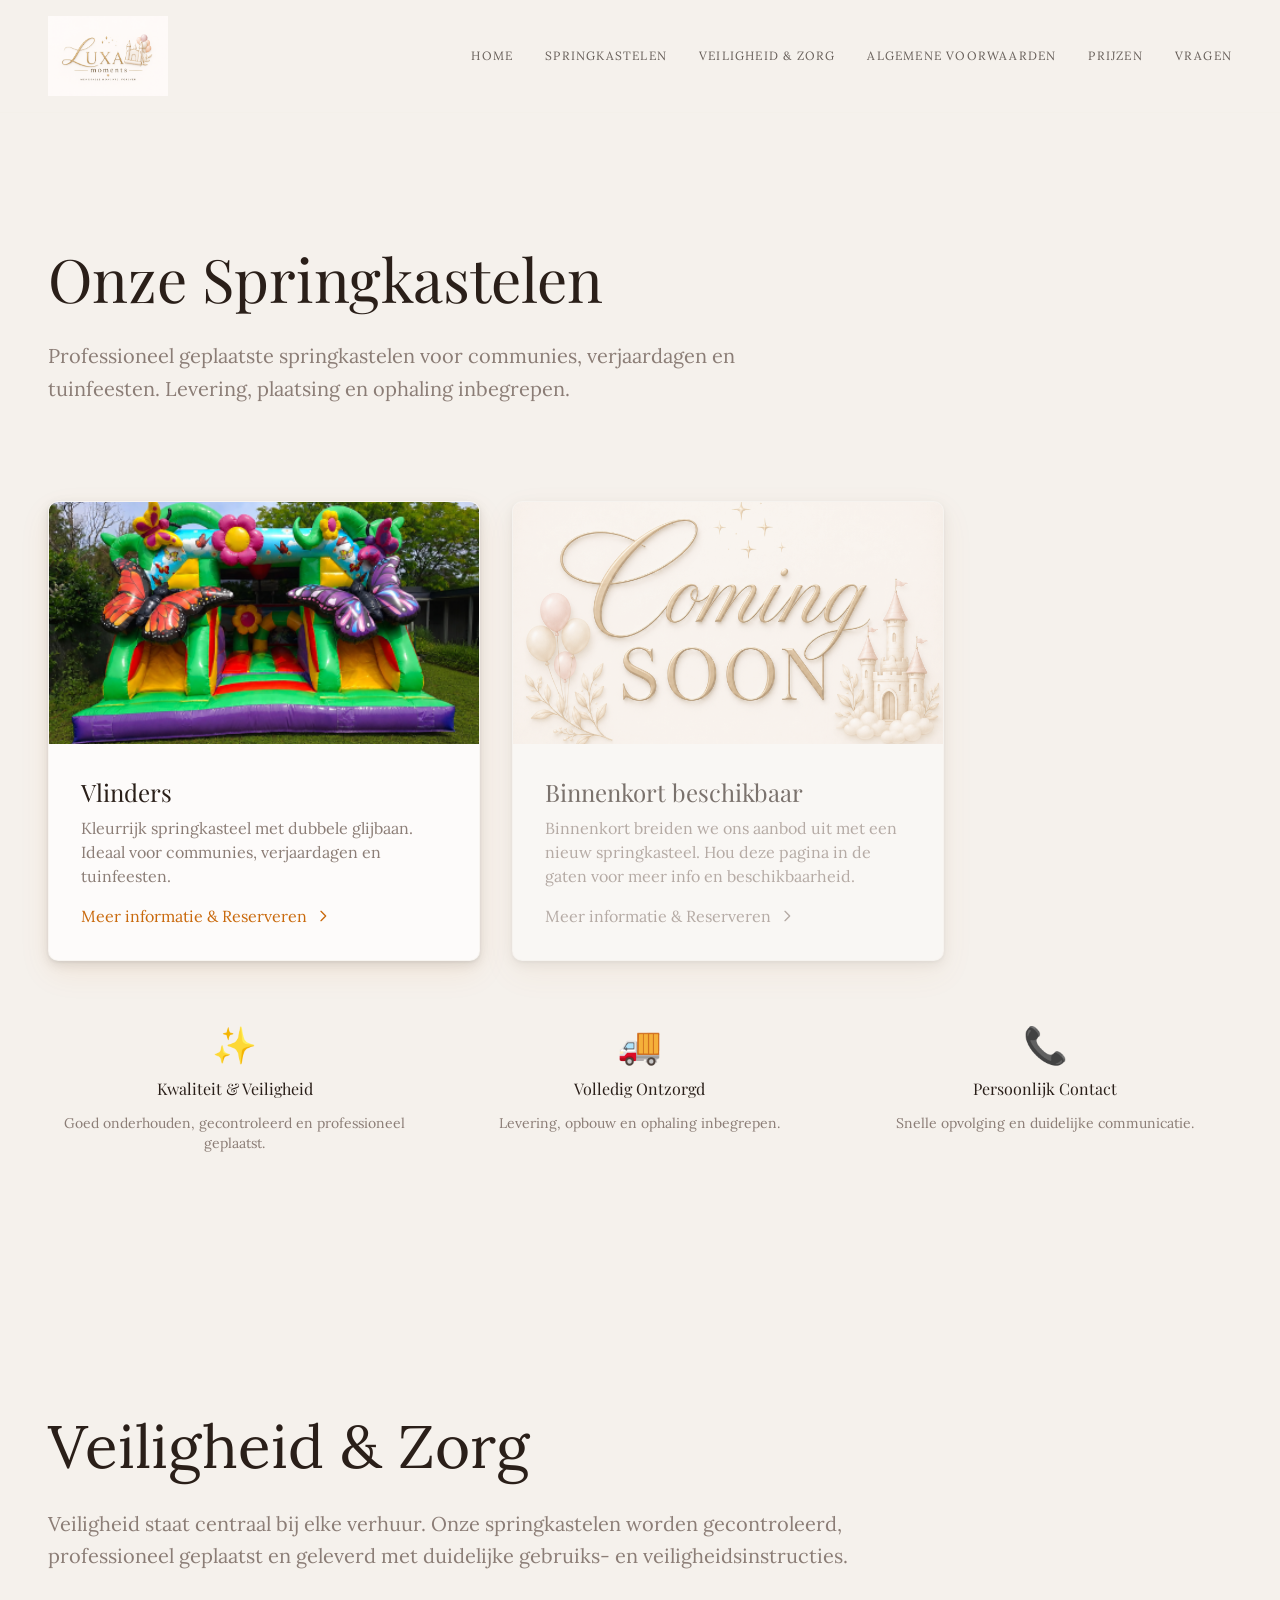
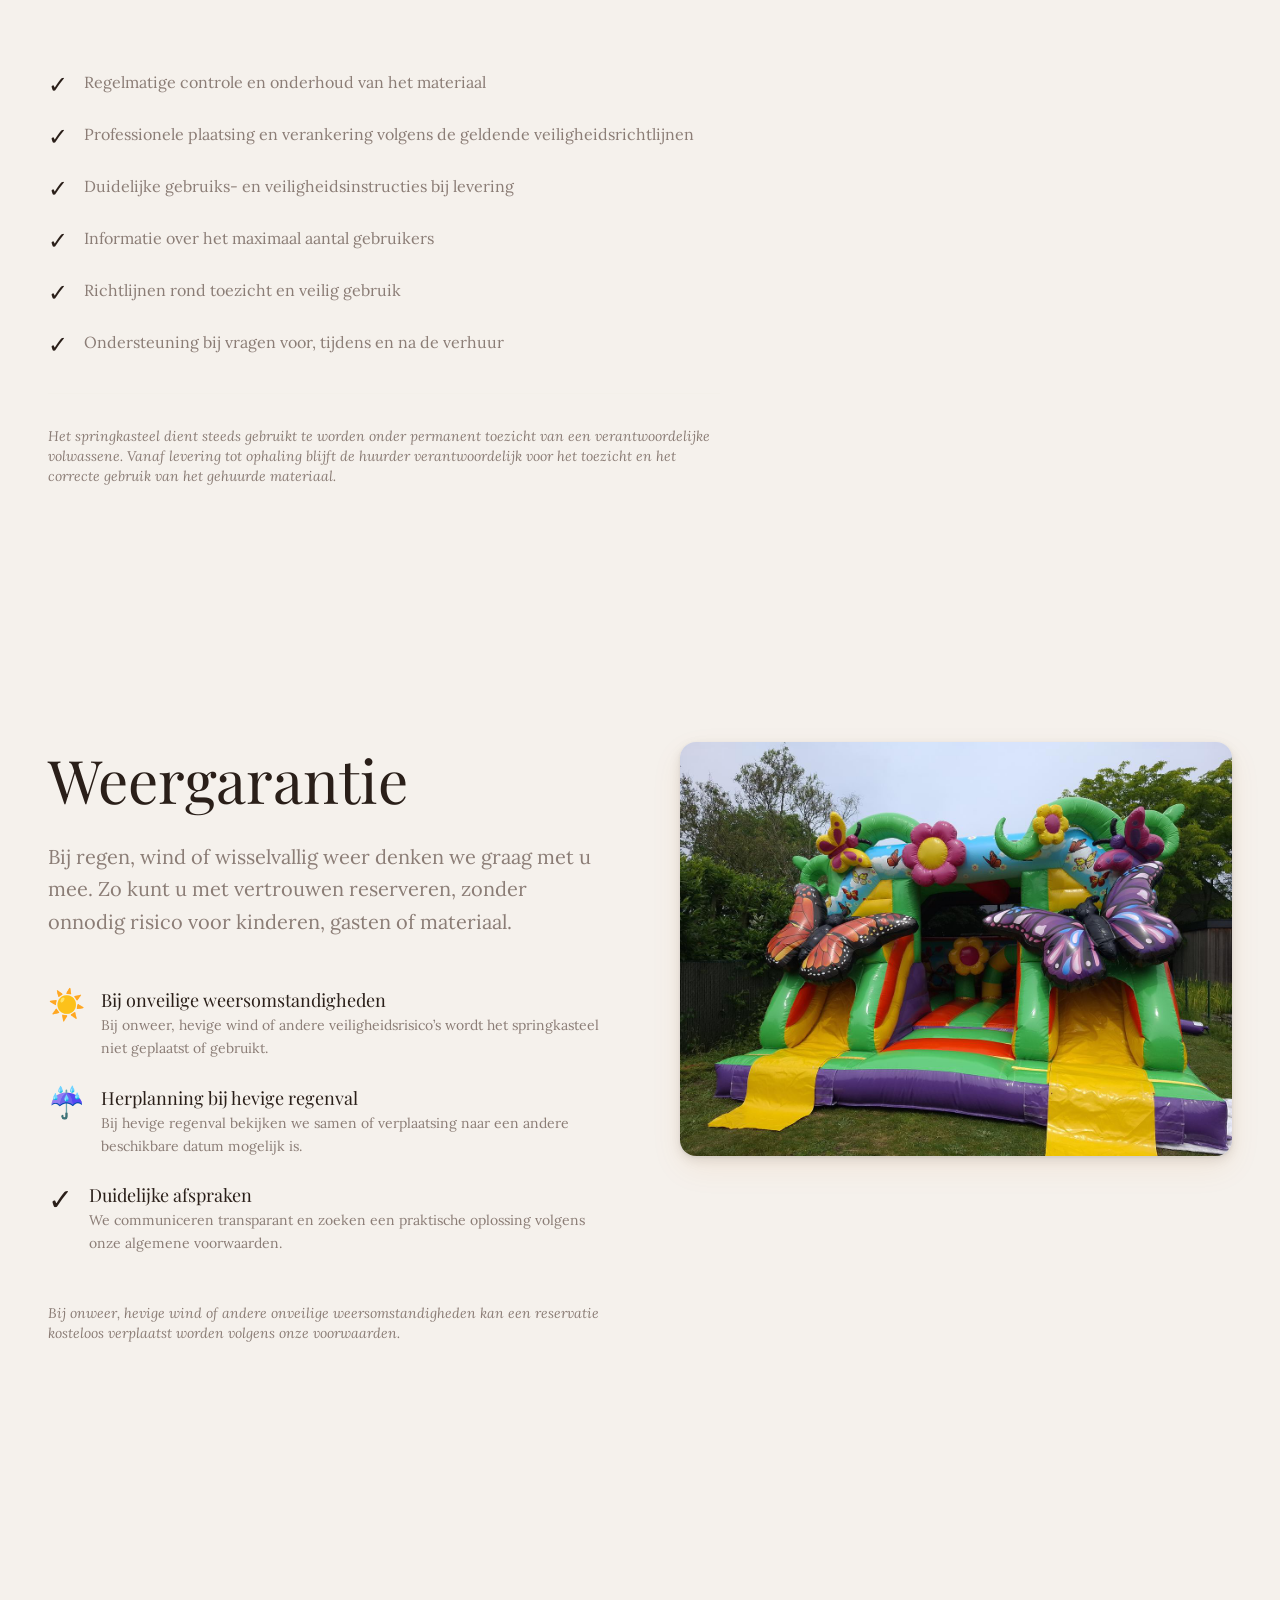
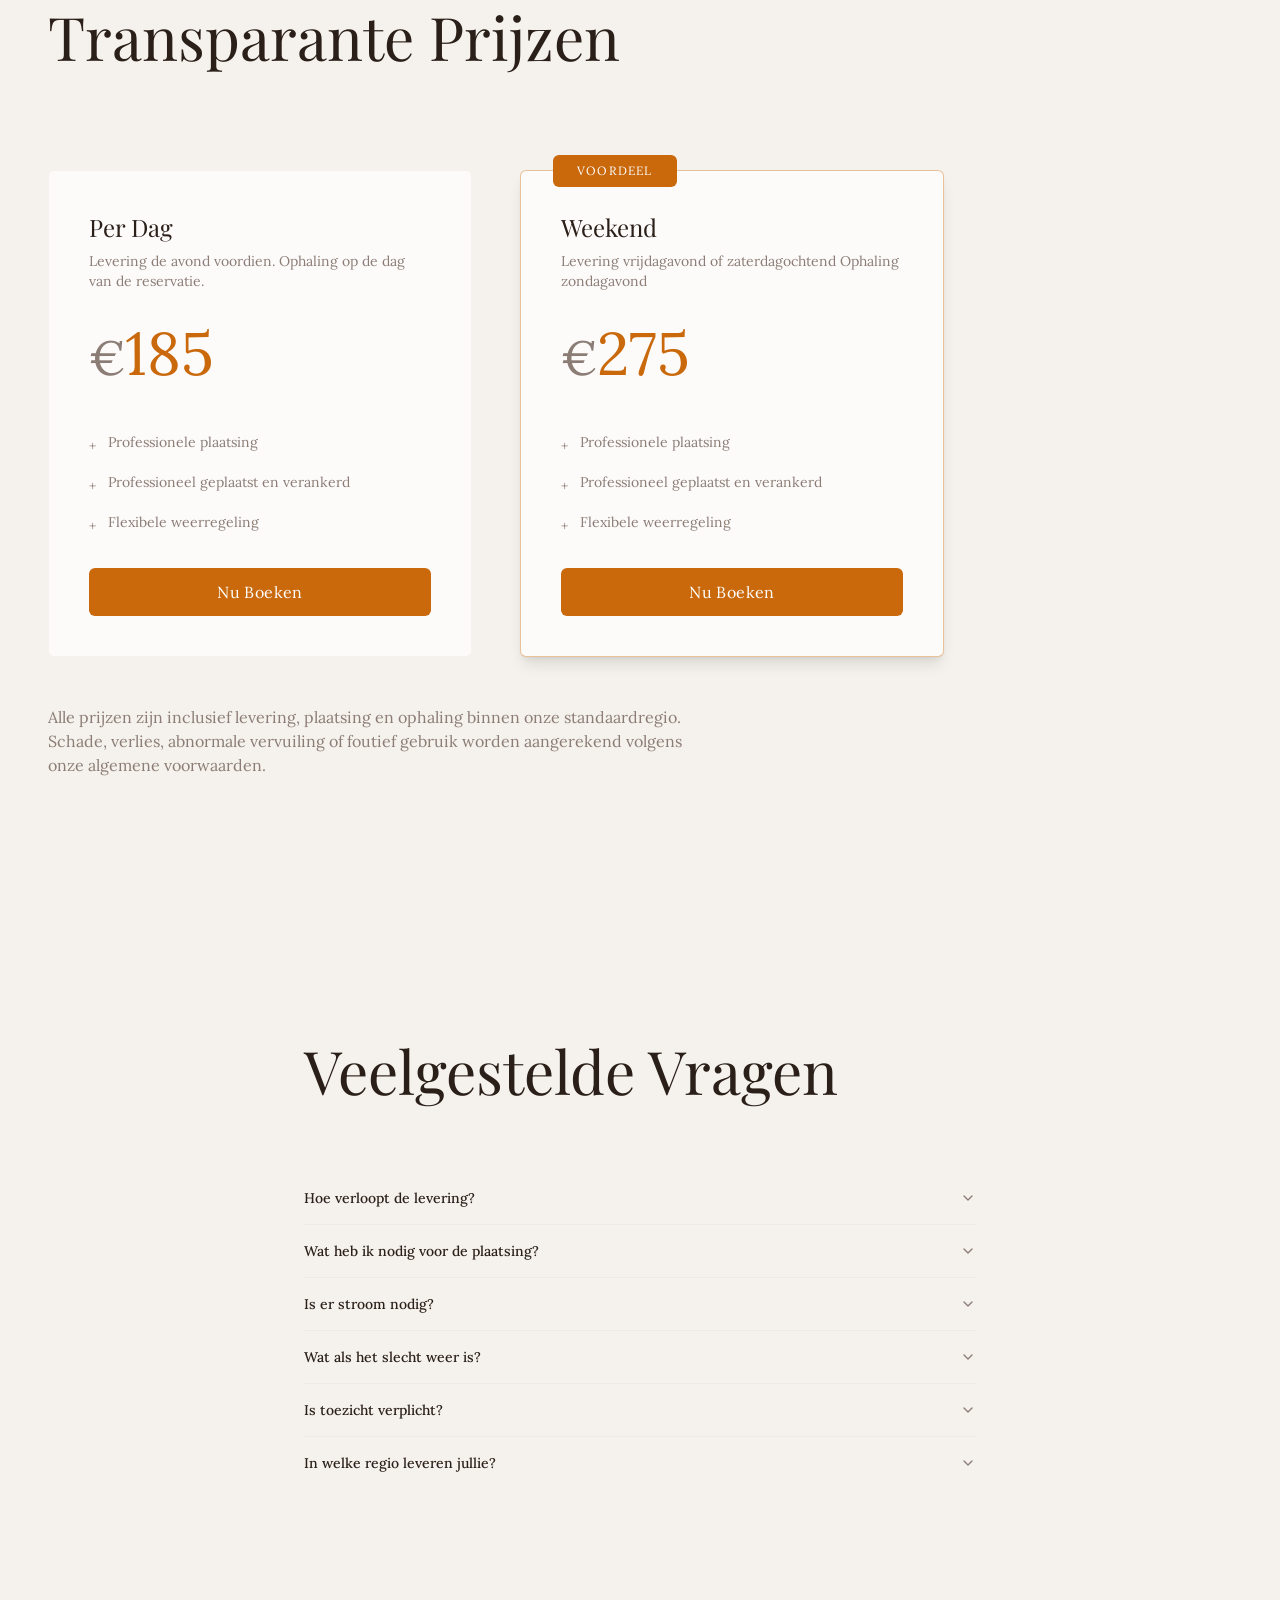
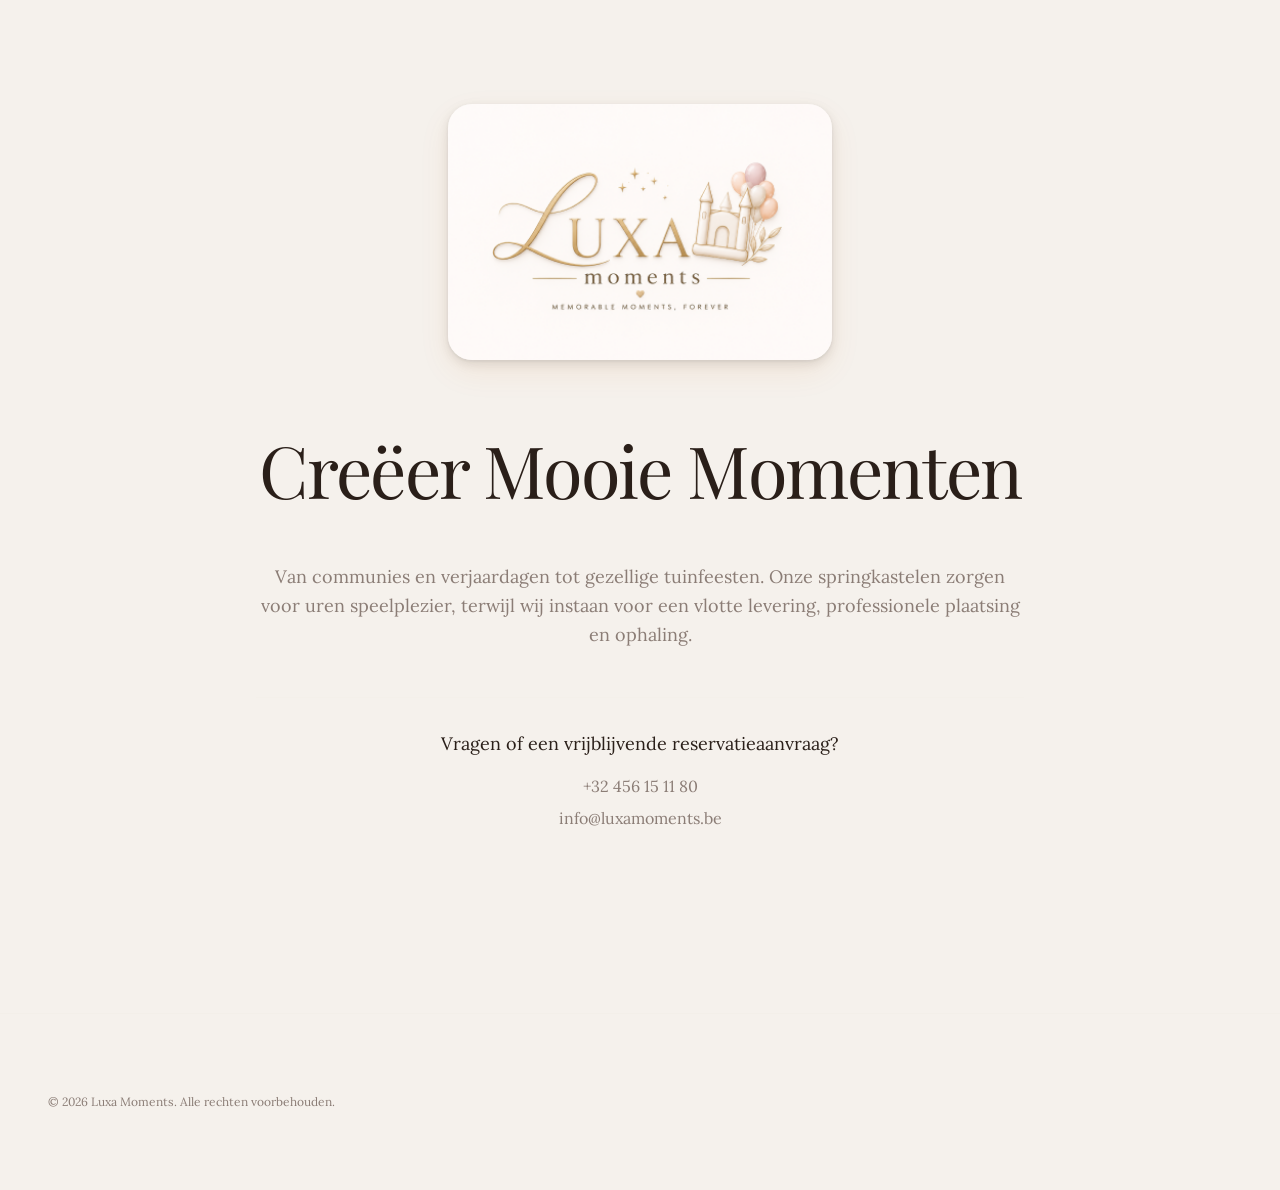
==== index.html @ 350dec9f "Prepare independent Luxa Moments static website Co-Authored-By: Craft Agent <agents-noreply@craft.do" ====
<!DOCTYPE html>
<html lang="en"> <head><meta charset="utf-8"/><meta content="width=device-width" name="viewport"/><meta content="Astro v5.14.3" name="generator"/><title>Luxa Moments | Springkasteelverhuur Sint-Job</title><meta content="Premium springkastelen voor communies, verjaardagen en tuinfeesten. Levering, plaatsing en ophaling inbegrepen in Sint-Job, Brecht, Brasschaat en omgeving" name="description"/><link href="https://www.luxamoments.be/" rel="canonical"/><link href="assets/luxa-asset-0911e2b9-5da9-11f1-bbfd-0242ac110002-png-thumbnail_image.png" rel="shortcut icon"/><link href="assets/luxa-css-algemene-voorwaarden.P5QmdC7P.css" rel="stylesheet"/>
</head><body><p></p> <header class="sticky top-0 z-50 bg-background border-b border-border/30"> <nav class="max-w-7xl mx-auto px-6 sm:px-8 lg:px-12"> <div class="flex justify-between items-center py-4"> <a class="flex-shrink-0 hover:opacity-85 transition" href="index.html"> <img alt="Vlinders logo" class="h-20 w-auto" src="assets/luxa-asset-09d299f4-5da9-11f1-b760-0242ac110002-d8cf9e96-e2f9-4f1a-a914-3a374a99c22c.png"/> </a> <ul class="hidden md:flex gap-8 text-xs tracking-widest uppercase"> <li><a class="hover:text-primary transition text-foreground/70 hover:text-foreground font-light" href="index.html#hero">Home</a></li> <li><a class="hover:text-primary transition text-foreground/70 hover:text-foreground font-light" href="index.html#onze-springkastelen">Springkastelen</a></li> <li><a class="hover:text-primary transition text-foreground/70 hover:text-foreground font-light" href="index.html#safety">Veiligheid &amp; Zorg</a></li> <li><a class="hover:text-primary transition text-foreground/70 hover:text-foreground font-light" href="algemene-voorwaarden/index.html">Algemene Voorwaarden</a></li> <li><a class="hover:text-primary transition text-foreground/70 hover:text-foreground font-light" href="index.html#pricing">Prijzen</a></li> <li hidden=""><a class="hover:text-primary transition text-foreground/70 hover:text-foreground font-light" href="over-ons/index.html">Over Ons</a></li> <li><a class="hover:text-primary transition text-foreground/70 hover:text-foreground font-light" href="index.html#faq">Vragen</a></li> </ul> <button aria-label="Toggle menu" class="md:hidden p-2 hover:bg-secondary rounded transition" id="mobile-menu-btn"> <svg class="w-6 h-6" fill="none" stroke="currentColor" viewbox="0 0 24 24"> <path d="M4 6h16M4 12h16M4 18h16" stroke-linecap="round" stroke-linejoin="round" stroke-width="2"></path> </svg> </button> </div> <div class="hidden md:hidden mt-4 space-y-2 pb-4" id="mobile-menu"> <a class="block px-3 py-2 hover:bg-secondary rounded transition" href="index.html#hero">Home</a> <a class="block px-3 py-2 hover:bg-secondary rounded transition" href="index.html#onze-springkastelen">Springkastelen</a> <a class="block px-3 py-2 hover:bg-secondary rounded transition" href="index.html#safety">Veiligheid &amp; Zorg</a> <a class="block px-3 py-2 hover:bg-secondary rounded transition" href="algemene-voorwaarden/index.html">Algemene Voorwaarden</a> <a class="block px-3 py-2 hover:bg-secondary rounded transition" href="index.html#pricing">Prijzen</a> <a class="block px-3 py-2 hover:bg-secondary rounded transition hidden" href="over-ons/index.html">Over Ons</a> <a class="block px-3 py-2 hover:bg-secondary rounded transition" href="index.html#faq">Vragen</a> </div> </nav> </header> <script type="module">const n=document.getElementById("mobile-menu-btn"),e=document.getElementById("mobile-menu");n&&n.addEventListener("click",()=>{e?.classList.toggle("hidden")});const i=e?.querySelectorAll("a");i?.forEach(t=>{t.addEventListener("click",()=>{e?.classList.add("hidden")})});</script> <!-- Availability & Booking Section --> <section class="py-24 md:py-32 bg-background" id="onze-springkastelen"> <div class="max-w-7xl mx-auto px-6 sm:px-8 lg:px-12"> <div class="max-w-3xl mb-16 md:mb-24"> <h2 class="text-5xl md:text-6xl font-light text-foreground leading-tight mb-6">
Onze Springkastelen
</h2> <p class="text-xl text-muted-foreground font-light leading-relaxed">
Professioneel geplaatste springkastelen voor communies, verjaardagen en tuinfeesten. Levering, plaatsing en ophaling inbegrepen.
</p> </div> <div class="grid md:grid-cols-2 gap-8 max-w-4xl"> <!-- Vlinders Product Card --> <a class="bg-card border border-border/40 rounded-lg overflow-hidden hover:shadow-lg transition fade-in-soft group" href="product/vlinders/index.html"> <div class="aspect-video bg-gold-light overflow-hidden"> <img alt="Vlinders springkasteel" class="w-full h-full object-cover group-hover:scale-105 transition duration-300" src="assets/luxa-asset-7c252944-5dbd-11f1-8f0b-0242ac110002-png-regular_image.png"/> </div> <div class="p-6 md:p-8"> <h3 class="text-2xl font-light text-foreground mb-2 group-hover:text-primary transition">
Vlinders
</h3> <p class="text-muted-foreground font-light mb-4">
Kleurrijk springkasteel met dubbele glijbaan. Ideaal voor communies, verjaardagen en tuinfeesten.
</p> <div class="flex items-center gap-2 text-primary font-light"> <span>Meer informatie &amp; Reserveren</span> <svg class="w-4 h-4 group-hover:translate-x-1 transition" fill="none" stroke="currentColor" viewbox="0 0 24 24"> <path d="M9 5l7 7-7 7" stroke-linecap="round" stroke-linejoin="round" stroke-width="2"></path> </svg> </div> </div> </a> <!-- Loch Ness Product Card --> <div class="bg-card border border-border/40 rounded-lg overflow-hidden fade-in-soft group opacity-60 cursor-not-allowed"> <div class="aspect-video bg-gold-light overflow-hidden"> <img alt="Springkasteel klein monstertje van Loch Ness 'Lochi'" class="w-full h-full object-cover transition duration-300" src="assets/luxa-asset-551bb8f2-5e88-11f1-b58a-0242ac110002-png-regular_image.png"/> </div> <div class="p-6 md:p-8"> <h3 class="text-2xl font-light text-foreground mb-2 transition">
Binnenkort beschikbaar
</h3> <p class="text-muted-foreground font-light mb-4">
Binnenkort breiden we ons aanbod uit met een nieuw springkasteel. Hou deze pagina in de gaten voor meer info en beschikbaarheid.
</p> <div class="flex items-center gap-2 text-muted-foreground font-light"> <span>Meer informatie &amp; Reserveren</span> <svg class="w-4 h-4 transition" fill="none" stroke="currentColor" viewbox="0 0 24 24"> <path d="M9 5l7 7-7 7" stroke-linecap="round" stroke-linejoin="round" stroke-width="2"></path> </svg> </div> </div> </div> </div> <div class="grid md:grid-cols-3 gap-8 mt-16"> <div class="text-center space-y-3"> <div class="text-4xl">✨</div> <h3 class="font-light text-foreground">Kwaliteit &amp; Veiligheid</h3> <p class="text-sm text-muted-foreground">Goed onderhouden, gecontroleerd en professioneel geplaatst.</p> </div> <div class="text-center space-y-3"> <div class="text-4xl">🚚</div> <h3 class="font-light text-foreground">Volledig Ontzorgd</h3> <p class="text-sm text-muted-foreground">Levering, opbouw en ophaling inbegrepen.</p> </div> <div class="text-center space-y-3"> <div class="text-4xl">📞</div> <h3 class="font-light text-foreground">Persoonlijk Contact</h3> <p class="text-sm text-muted-foreground">Snelle opvolging en duidelijke communicatie.</p> </div> </div> </div> </section> <!-- Safety Section --> <section class="py-24 md:py-32 bg-background" id="safety"> <div class="max-w-7xl mx-auto px-6 sm:px-8 lg:px-12"> <div class="max-w-4xl"> <div class="mb-16 md:mb-24"> <div class="editable-field" data-astro-cid-3xpu2v6x="" data-field-name="safety_title"> <div class="text-5xl md:text-6xl font-light text-foreground leading-tight mb-6" data-astro-cid-3xpu2v6x="">Veiligheid &amp; Zorg</div> </div> <div class="editable-field" data-astro-cid-3xpu2v6x="" data-field-name="safety_intro"> <div class="text-xl text-muted-foreground font-light leading-relaxed" data-astro-cid-3xpu2v6x="">Veiligheid staat centraal bij elke verhuur. Onze springkastelen worden gecontroleerd, professioneel geplaatst en geleverd met duidelijke gebruiks- en veiligheidsinstructies.</div> </div> </div> <div class="space-y-8 max-w-2xl"> <div class="space-y-6"> <ul class="space-y-5"> <li class="flex gap-4 items-start"> <span class="text-gold font-light text-2xl">✓</span> <div class="editable-field" data-astro-cid-3xpu2v6x="" data-field-name="safety_item_1"> <div class="text-muted-foreground leading-relaxed" data-astro-cid-3xpu2v6x="">Regelmatige controle en onderhoud van het materiaal</div> </div> </li> <li class="flex gap-4 items-start"> <span class="text-gold font-light text-2xl">✓</span> <div class="editable-field" data-astro-cid-3xpu2v6x="" data-field-name="safety_item_2"> <div class="text-muted-foreground leading-relaxed" data-astro-cid-3xpu2v6x="">Professionele plaatsing en verankering volgens de geldende veiligheidsrichtlijnen</div> </div> </li> <li class="flex gap-4 items-start"> <span class="text-gold font-light text-2xl">✓</span> <div class="editable-field" data-astro-cid-3xpu2v6x="" data-field-name="safety_item_3"> <div class="text-muted-foreground leading-relaxed" data-astro-cid-3xpu2v6x="">Duidelijke gebruiks- en veiligheidsinstructies bij levering</div> </div> </li> <li class="flex gap-4 items-start"> <span class="text-gold font-light text-2xl">✓</span> <div class="editable-field" data-astro-cid-3xpu2v6x="" data-field-name="safety_item_4"> <div class="text-muted-foreground leading-relaxed" data-astro-cid-3xpu2v6x="">Informatie over het maximaal aantal gebruikers</div> </div> </li> <li class="flex gap-4 items-start"> <span class="text-gold font-light text-2xl">✓</span> <div class="editable-field" data-astro-cid-3xpu2v6x="" data-field-name="safety_item_5"> <div class="text-muted-foreground leading-relaxed" data-astro-cid-3xpu2v6x="">Richtlijnen rond toezicht en veilig gebruik</div> </div> </li> <li class="flex gap-4 items-start"> <span class="text-gold font-light text-2xl">✓</span> <div class="editable-field" data-astro-cid-3xpu2v6x="" data-field-name="safety_item_6"> <div class="text-muted-foreground leading-relaxed" data-astro-cid-3xpu2v6x="">Ondersteuning bij vragen voor, tijdens en na de verhuur</div> </div> </li> </ul> </div> <div class="border-t border-border/30 pt-8"> <div class="editable-field" data-astro-cid-3xpu2v6x="" data-field-name="safety_note"> <div class="text-sm text-muted-foreground italic font-light" data-astro-cid-3xpu2v6x="">Het springkasteel dient steeds gebruikt te worden onder permanent toezicht van een verantwoordelijke volwassene. Vanaf levering tot ophaling blijft de huurder verantwoordelijk voor het toezicht en het correcte gebruik van het gehuurde materiaal.</div> </div> </div> </div> </div> </div> </section> <!-- Weather Guarantee Section --> <section class="py-24 md:py-32 bg-background" id="weather-guarantee"> <div class="max-w-7xl mx-auto px-6 sm:px-8 lg:px-12"> <div class="grid md:grid-cols-2 gap-16 lg:gap-20 items-start"> <div class="space-y-12 order-2 md:order-1"> <div> <h2 class="text-5xl md:text-6xl font-light text-foreground leading-tight mb-6">
Weergarantie
</h2> <p class="text-xl text-muted-foreground font-light leading-relaxed">
Bij regen, wind of wisselvallig weer denken we graag met u mee. Zo kunt u met vertrouwen reserveren, zonder onnodig risico voor kinderen, gasten of materiaal.
</p> </div> <div class="space-y-6"> <div class="space-y-3"> <div class="flex gap-4 items-start"> <span class="text-3xl">☀️</span> <div> <h3 class="text-lg font-light text-foreground">Bij onveilige weersomstandigheden</h3> <p class="text-sm text-muted-foreground leading-relaxed">Bij onweer, hevige wind of andere veiligheidsrisico’s wordt het springkasteel niet geplaatst of gebruikt.</p> </div> </div> </div> <div class="space-y-3"> <div class="flex gap-4 items-start"> <span class="text-3xl">☔</span> <div> <h3 class="text-lg font-light text-foreground">Herplanning bij hevige regenval</h3> <p class="text-sm text-muted-foreground leading-relaxed">Bij hevige regenval bekijken we samen of verplaatsing naar een andere beschikbare datum mogelijk is.</p> </div> </div> </div> <div class="space-y-3"> <div class="flex gap-4 items-start"> <span class="text-3xl">✓</span> <div> <h3 class="text-lg font-light text-foreground">Duidelijke afspraken</h3> <p class="text-sm text-muted-foreground leading-relaxed">We communiceren transparant en zoeken een praktische oplossing volgens onze algemene voorwaarden.</p> </div> </div> </div> </div> <p class="text-sm text-muted-foreground italic font-light">
Bij onweer, hevige wind of andere onveilige weersomstandigheden kan een reservatie kosteloos verplaatst worden volgens onze voorwaarden.
</p> </div> <div class="order-1 md:order-2"> <img alt="Beautiful garden setting with premium inflatable" class="w-full h-auto rounded-2xl shadow-2xl object-cover fade-in-soft" src="assets/luxa-asset-d18867a2-5e84-11f1-adc6-0242ac110002-jpg-regular_image.jpeg"/> </div> </div> </div> </section> <!-- Pricing Section --> <section class="py-24 md:py-32 bg-background" id="pricing"> <div class="max-w-7xl mx-auto px-6 sm:px-8 lg:px-12"> <div class="max-w-3xl mb-16 md:mb-24"> <h2 class="text-5xl md:text-6xl font-light text-foreground leading-tight">
Transparante Prijzen
</h2> </div> <div class="grid md:grid-cols-2 gap-8 lg:gap-12 max-w-4xl mb-12"> <!-- Per Dag Card --> <div class="bg-card border border-border/50 rounded-sm p-10 space-y-8 hover:shadow-lg transition"> <div> <h3 class="text-2xl font-light text-foreground mb-2">Per Dag</h3> <p class="text-muted-foreground text-sm">Levering de avond voordien. Ophaling op de dag van de reservatie.
</p> </div> <div class="space-y-4"> <div class="text-5xl font-light"> <span class="text-muted-foreground">€</span><span class="gold-accent text-6xl">185</span> </div> <div class="w-16 h-px bg-gold/20"></div> </div> <ul class="space-y-4 text-sm text-muted-foreground"> <li class="flex gap-3"> <span class="text-gold mt-1">+</span> <span>Professionele plaatsing</span> </li> <li class="flex gap-3"> <span class="text-gold mt-1">+</span> <span>Professioneel geplaatst en verankerd</span> </li> <li class="flex gap-3"> <span class="text-gold mt-1">+</span> <span>Flexibele weerregeling</span> </li> </ul> <a class="w-full bg-primary hover:bg-primary/90 text-primary-foreground py-3 rounded-sm font-light tracking-wide transition block text-center" href="https://luxa-events.booqableshop.com/">
Nu Boeken
</a> </div> <!-- Weekend Card --> <div class="bg-card border border-primary/40 rounded-sm p-10 space-y-8 shadow-lg relative"> <div class="absolute -top-4 left-8 bg-primary text-primary-foreground px-6 py-2 rounded-sm text-xs font-light tracking-widest uppercase">
Voordeel
</div> <div> <h3 class="text-2xl font-light text-foreground mb-2">Weekend</h3> <p class="text-muted-foreground text-sm">Levering vrijdagavond of zaterdagochtend

Ophaling zondagavond </p> </div> <div class="space-y-4"> <div class="text-5xl font-light"> <span class="text-muted-foreground">€</span><span class="gold-accent text-6xl">275</span> </div> <div class="w-16 h-px bg-gold/20"></div> </div> <ul class="space-y-4 text-sm text-muted-foreground"> <li class="flex gap-3"> <span class="text-gold mt-1">+</span> <span>Professionele plaatsing</span> </li> <li class="flex gap-3"> <span class="text-gold mt-1">+</span> <span>Professioneel geplaatst en verankerd</span> </li> <li class="flex gap-3"> <span class="text-gold mt-1">+</span> <span>Flexibele weerregeling</span> </li> </ul> <a class="w-full bg-primary hover:bg-primary/90 text-primary-foreground py-3 rounded-sm font-light tracking-wide transition block text-center" href="https://luxa-events.booqableshop.com/">
Nu Boeken
</a> </div> </div> <p class="text-muted-foreground max-w-2xl text-base">
Alle prijzen zijn inclusief levering, plaatsing en ophaling binnen onze standaardregio. Schade, verlies, abnormale vervuiling of foutief gebruik worden aangerekend volgens onze algemene voorwaarden.
</p> </div> </section> <!-- FAQ Section --> <section class="py-24 md:py-32 bg-background" id="faq"> <div class="max-w-3xl mx-auto px-6 sm:px-8 lg:px-12"> <h2 class="text-5xl md:text-6xl font-light text-foreground leading-tight mb-16">
Veelgestelde Vragen
</h2> <style>astro-island,astro-slot,astro-static-slot{display:contents}</style><script>(()=>{var e=async t=>{await(await t())()};(self.Astro||(self.Astro={})).load=e;window.dispatchEvent(new Event("astro:load"));})();</script><script>(()=>{var A=Object.defineProperty;var g=(i,o,a)=>o in i?A(i,o,{enumerable:!0,configurable:!0,writable:!0,value:a}):i[o]=a;var d=(i,o,a)=>g(i,typeof o!="symbol"?o+"":o,a);{let i={0:t=>m(t),1:t=>a(t),2:t=>new RegExp(t),3:t=>new Date(t),4:t=>new Map(a(t)),5:t=>new Set(a(t)),6:t=>BigInt(t),7:t=>new URL(t),8:t=>new Uint8Array(t),9:t=>new Uint16Array(t),10:t=>new Uint32Array(t),11:t=>1/0*t},o=t=>{let[l,e]=t;return l in i?i[l](e):void 0},a=t=>t.map(o),m=t=>typeof t!="object"||t===null?t:Object.fromEntries(Object.entries(t).map(([l,e])=>[l,o(e)]));class y extends HTMLElement{constructor(){super(...arguments);d(this,"Component");d(this,"hydrator");d(this,"hydrate",async()=>{var b;if(!this.hydrator||!this.isConnected)return;let e=(b=this.parentElement)==null?void 0:b.closest("astro-island[ssr]");if(e){e.addEventListener("astro:hydrate",this.hydrate,{once:!0});return}let c=this.querySelectorAll("astro-slot"),n={},h=this.querySelectorAll("template[data-astro-template]");for(let r of h){let s=r.closest(this.tagName);s!=null&&s.isSameNode(this)&&(n[r.getAttribute("data-astro-template")||"default"]=r.innerHTML,r.remove())}for(let r of c){let s=r.closest(this.tagName);s!=null&&s.isSameNode(this)&&(n[r.getAttribute("name")||"default"]=r.innerHTML)}let p;try{p=this.hasAttribute("props")?m(JSON.parse(this.getAttribute("props"))):{}}catch(r){let s=this.getAttribute("component-url")||"<unknown>",v=this.getAttribute("component-export");throw v&&(s+=` (export ${v})`),console.error(`[hydrate] Error parsing props for component ${s}`,this.getAttribute("props"),r),r}let u;await this.hydrator(this)(this.Component,p,n,{client:this.getAttribute("client")}),this.removeAttribute("ssr"),this.dispatchEvent(new CustomEvent("astro:hydrate"))});d(this,"unmount",()=>{this.isConnected||this.dispatchEvent(new CustomEvent("astro:unmount"))})}disconnectedCallback(){document.removeEventListener("astro:after-swap",this.unmount),document.addEventListener("astro:after-swap",this.unmount,{once:!0})}connectedCallback(){if(!this.hasAttribute("await-children")||document.readyState==="interactive"||document.readyState==="complete")this.childrenConnectedCallback();else{let e=()=>{document.removeEventListener("DOMContentLoaded",e),c.disconnect(),this.childrenConnectedCallback()},c=new MutationObserver(()=>{var n;((n=this.lastChild)==null?void 0:n.nodeType)===Node.COMMENT_NODE&&this.lastChild.nodeValue==="astro:end"&&(this.lastChild.remove(),e())});c.observe(this,{childList:!0}),document.addEventListener("DOMContentLoaded",e)}}async childrenConnectedCallback(){let e=this.getAttribute("before-hydration-url");e&&await import(e),this.start()}async start(){let e=JSON.parse(this.getAttribute("opts")),c=this.getAttribute("client");if(Astro[c]===void 0){window.addEventListener(`astro:${c}`,()=>this.start(),{once:!0});return}try{await Astro[c](async()=>{let n=this.getAttribute("renderer-url"),[h,{default:p}]=await Promise.all([import(this.getAttribute("component-url")),n?import(n):()=>()=>{}]),u=this.getAttribute("component-export")||"default";if(!u.includes("."))this.Component=h[u];else{this.Component=h;for(let f of u.split("."))this.Component=this.Component[f]}return this.hydrator=p,this.hydrate},e,this)}catch(n){console.error(`[astro-island] Error hydrating ${this.getAttribute("component-url")}`,n)}}attributeChangedCallback(){this.hydrate()}}d(y,"observedAttributes",["props"]),customElements.get("astro-island")||customElements.define("astro-island",y)}})();</script><astro-island await-children="" client="load" component-export="default" component-url="./assets/luxa-FAQ.B95d984k.js" opts='{"name":"FAQ","value":true}' prefix="r1" props="{}" renderer-url="./assets/luxa-client.DxGPC1i1.js" ssr="" uid="1qtbPb"><div data-orientation="vertical" data-slot="accordion"><div class="border-b last:border-b-0" data-orientation="vertical" data-slot="accordion-item" data-state="closed"><h3 class="flex" data-orientation="vertical" data-state="closed"><button aria-controls="radix-_r1R_9_" aria-expanded="false" class="focus-visible:border-ring focus-visible:ring-ring/50 flex flex-1 items-start justify-between gap-4 rounded-md py-4 text-left text-sm font-medium transition-all outline-none hover:underline focus-visible:ring-[3px] disabled:pointer-events-none disabled:opacity-50 [&amp;[data-state=open]&gt;svg]:rotate-180" data-orientation="vertical" data-radix-collection-item="" data-slot="accordion-trigger" data-state="closed" id="radix-_r1R_1_" type="button"><div class="editable-field" data-field-name="faq_q1">Hoe verloopt de levering?</div><svg aria-hidden="true" class="lucide lucide-chevron-down text-muted-foreground pointer-events-none size-4 shrink-0 translate-y-0.5 transition-transform duration-200" fill="none" height="24" stroke="currentColor" stroke-linecap="round" stroke-linejoin="round" stroke-width="2" viewbox="0 0 24 24" width="24" xmlns="http://www.w3.org/2000/svg"><path d="m6 9 6 6 6-6"></path></svg></button></h3><div aria-labelledby="radix-_r1R_1_" class="data-[state=closed]:animate-accordion-up data-[state=open]:animate-accordion-down overflow-hidden text-sm" data-orientation="vertical" data-slot="accordion-content" data-state="closed" hidden="" id="radix-_r1R_9_" role="region" style="--radix-accordion-content-height:var(--radix-collapsible-content-height);--radix-accordion-content-width:var(--radix-collapsible-content-width)"></div></div><div class="border-b last:border-b-0" data-orientation="vertical" data-slot="accordion-item" data-state="closed"><h3 class="flex" data-orientation="vertical" data-state="closed"><button aria-controls="radix-_r1R_a_" aria-expanded="false" class="focus-visible:border-ring focus-visible:ring-ring/50 flex flex-1 items-start justify-between gap-4 rounded-md py-4 text-left text-sm font-medium transition-all outline-none hover:underline focus-visible:ring-[3px] disabled:pointer-events-none disabled:opacity-50 [&amp;[data-state=open]&gt;svg]:rotate-180" data-orientation="vertical" data-radix-collection-item="" data-slot="accordion-trigger" data-state="closed" id="radix-_r1R_2_" type="button"><div class="editable-field" data-field-name="faq_q2">Wat heb ik nodig voor de plaatsing?</div><svg aria-hidden="true" class="lucide lucide-chevron-down text-muted-foreground pointer-events-none size-4 shrink-0 translate-y-0.5 transition-transform duration-200" fill="none" height="24" stroke="currentColor" stroke-linecap="round" stroke-linejoin="round" stroke-width="2" viewbox="0 0 24 24" width="24" xmlns="http://www.w3.org/2000/svg"><path d="m6 9 6 6 6-6"></path></svg></button></h3><div aria-labelledby="radix-_r1R_2_" class="data-[state=closed]:animate-accordion-up data-[state=open]:animate-accordion-down overflow-hidden text-sm" data-orientation="vertical" data-slot="accordion-content" data-state="closed" hidden="" id="radix-_r1R_a_" role="region" style="--radix-accordion-content-height:var(--radix-collapsible-content-height);--radix-accordion-content-width:var(--radix-collapsible-content-width)"></div></div><div class="border-b last:border-b-0" data-orientation="vertical" data-slot="accordion-item" data-state="closed"><h3 class="flex" data-orientation="vertical" data-state="closed"><button aria-controls="radix-_r1R_b_" aria-expanded="false" class="focus-visible:border-ring focus-visible:ring-ring/50 flex flex-1 items-start justify-between gap-4 rounded-md py-4 text-left text-sm font-medium transition-all outline-none hover:underline focus-visible:ring-[3px] disabled:pointer-events-none disabled:opacity-50 [&amp;[data-state=open]&gt;svg]:rotate-180" data-orientation="vertical" data-radix-collection-item="" data-slot="accordion-trigger" data-state="closed" id="radix-_r1R_3_" type="button"><div class="editable-field" data-field-name="faq_q3">Is er stroom nodig?</div><svg aria-hidden="true" class="lucide lucide-chevron-down text-muted-foreground pointer-events-none size-4 shrink-0 translate-y-0.5 transition-transform duration-200" fill="none" height="24" stroke="currentColor" stroke-linecap="round" stroke-linejoin="round" stroke-width="2" viewbox="0 0 24 24" width="24" xmlns="http://www.w3.org/2000/svg"><path d="m6 9 6 6 6-6"></path></svg></button></h3><div aria-labelledby="radix-_r1R_3_" class="data-[state=closed]:animate-accordion-up data-[state=open]:animate-accordion-down overflow-hidden text-sm" data-orientation="vertical" data-slot="accordion-content" data-state="closed" hidden="" id="radix-_r1R_b_" role="region" style="--radix-accordion-content-height:var(--radix-collapsible-content-height);--radix-accordion-content-width:var(--radix-collapsible-content-width)"></div></div><div class="border-b last:border-b-0" data-orientation="vertical" data-slot="accordion-item" data-state="closed"><h3 class="flex" data-orientation="vertical" data-state="closed"><button aria-controls="radix-_r1R_c_" aria-expanded="false" class="focus-visible:border-ring focus-visible:ring-ring/50 flex flex-1 items-start justify-between gap-4 rounded-md py-4 text-left text-sm font-medium transition-all outline-none hover:underline focus-visible:ring-[3px] disabled:pointer-events-none disabled:opacity-50 [&amp;[data-state=open]&gt;svg]:rotate-180" data-orientation="vertical" data-radix-collection-item="" data-slot="accordion-trigger" data-state="closed" id="radix-_r1R_4_" type="button"><div class="editable-field" data-field-name="faq_q4">Wat als het slecht weer is?</div><svg aria-hidden="true" class="lucide lucide-chevron-down text-muted-foreground pointer-events-none size-4 shrink-0 translate-y-0.5 transition-transform duration-200" fill="none" height="24" stroke="currentColor" stroke-linecap="round" stroke-linejoin="round" stroke-width="2" viewbox="0 0 24 24" width="24" xmlns="http://www.w3.org/2000/svg"><path d="m6 9 6 6 6-6"></path></svg></button></h3><div aria-labelledby="radix-_r1R_4_" class="data-[state=closed]:animate-accordion-up data-[state=open]:animate-accordion-down overflow-hidden text-sm" data-orientation="vertical" data-slot="accordion-content" data-state="closed" hidden="" id="radix-_r1R_c_" role="region" style="--radix-accordion-content-height:var(--radix-collapsible-content-height);--radix-accordion-content-width:var(--radix-collapsible-content-width)"></div></div><div class="border-b last:border-b-0" data-orientation="vertical" data-slot="accordion-item" data-state="closed"><h3 class="flex" data-orientation="vertical" data-state="closed"><button aria-controls="radix-_r1R_d_" aria-expanded="false" class="focus-visible:border-ring focus-visible:ring-ring/50 flex flex-1 items-start justify-between gap-4 rounded-md py-4 text-left text-sm font-medium transition-all outline-none hover:underline focus-visible:ring-[3px] disabled:pointer-events-none disabled:opacity-50 [&amp;[data-state=open]&gt;svg]:rotate-180" data-orientation="vertical" data-radix-collection-item="" data-slot="accordion-trigger" data-state="closed" id="radix-_r1R_5_" type="button"><div class="editable-field" data-field-name="faq_q5">Is toezicht verplicht?</div><svg aria-hidden="true" class="lucide lucide-chevron-down text-muted-foreground pointer-events-none size-4 shrink-0 translate-y-0.5 transition-transform duration-200" fill="none" height="24" stroke="currentColor" stroke-linecap="round" stroke-linejoin="round" stroke-width="2" viewbox="0 0 24 24" width="24" xmlns="http://www.w3.org/2000/svg"><path d="m6 9 6 6 6-6"></path></svg></button></h3><div aria-labelledby="radix-_r1R_5_" class="data-[state=closed]:animate-accordion-up data-[state=open]:animate-accordion-down overflow-hidden text-sm" data-orientation="vertical" data-slot="accordion-content" data-state="closed" hidden="" id="radix-_r1R_d_" role="region" style="--radix-accordion-content-height:var(--radix-collapsible-content-height);--radix-accordion-content-width:var(--radix-collapsible-content-width)"></div></div><div class="border-b last:border-b-0" data-orientation="vertical" data-slot="accordion-item" data-state="closed"><h3 class="flex" data-orientation="vertical" data-state="closed"><button aria-controls="radix-_r1R_e_" aria-expanded="false" class="focus-visible:border-ring focus-visible:ring-ring/50 flex flex-1 items-start justify-between gap-4 rounded-md py-4 text-left text-sm font-medium transition-all outline-none hover:underline focus-visible:ring-[3px] disabled:pointer-events-none disabled:opacity-50 [&amp;[data-state=open]&gt;svg]:rotate-180" data-orientation="vertical" data-radix-collection-item="" data-slot="accordion-trigger" data-state="closed" id="radix-_r1R_6_" type="button"><div class="editable-field" data-field-name="faq_q6">In welke regio leveren jullie?</div><svg aria-hidden="true" class="lucide lucide-chevron-down text-muted-foreground pointer-events-none size-4 shrink-0 translate-y-0.5 transition-transform duration-200" fill="none" height="24" stroke="currentColor" stroke-linecap="round" stroke-linejoin="round" stroke-width="2" viewbox="0 0 24 24" width="24" xmlns="http://www.w3.org/2000/svg"><path d="m6 9 6 6 6-6"></path></svg></button></h3><div aria-labelledby="radix-_r1R_6_" class="data-[state=closed]:animate-accordion-up data-[state=open]:animate-accordion-down overflow-hidden text-sm" data-orientation="vertical" data-slot="accordion-content" data-state="closed" hidden="" id="radix-_r1R_e_" role="region" style="--radix-accordion-content-height:var(--radix-collapsible-content-height);--radix-accordion-content-width:var(--radix-collapsible-content-width)"></div></div></div><!--astro:end--></astro-island> </div> </section> <!-- Hero Section --> <section class="relative min-h-screen flex flex-col items-center justify-center overflow-hidden bg-background" id="hero"> <div class="absolute inset-0 -z-10"></div> <div class="max-w-5xl mx-auto w-full px-6 sm:px-8 lg:px-12 py-20"> <div class="flex flex-col items-center text-center space-y-16"> <!-- Logo Feature --> <div class="flex justify-center"> <img alt="Vlinders logo" class="h-48 w-auto md:h-64 rounded-3xl shadow-2xl fade-in-soft" src="assets/luxa-asset-09d299f4-5da9-11f1-b760-0242ac110002-d8cf9e96-e2f9-4f1a-a914-3a374a99c22c.png"/> </div> <!-- Main Content --> <div class="space-y-12 max-w-3xl"> <h1 class="text-5xl md:text-7xl font-light leading-tight text-foreground tracking-tight">
Creëer Mooie Momenten
</h1> <p class="text-muted-foreground font-light leading-relaxed text-lg">
Van communies en verjaardagen tot gezellige tuinfeesten. Onze springkastelen zorgen voor uren speelplezier, terwijl wij instaan voor een vlotte levering, professionele plaatsing en ophaling.
</p> <!-- Contact Block --> <div class="pt-8 border-t border-border/30 space-y-4"> <p class="text-lg font-light text-foreground">
Vragen of een vrijblijvende reservatieaanvraag?
</p> <div class="space-y-2"> <div class="text-muted-foreground font-light"> <a class="hover:text-primary transition" href="tel:+32456151180">
+32 456 15 11 80
</a> </div> <div class="text-muted-foreground font-light"> <a class="hover:text-primary transition" href="mailto:info@luxamoments.be">
info@luxamoments.be
</a> </div> </div> </div> </div> </div> </div> </section> <footer class="bg-background border-t border-border/40 mt-24"> <div class="max-w-7xl mx-auto px-6 sm:px-8 lg:px-12 py-16 lg:py-20"> <div class="hidden grid md:grid-cols-4 gap-12 lg:gap-16 mb-12"> <div> <img alt="Vlinders logo" class="h-16 w-auto mb-4" src="assets/luxa-asset-09d299f4-5da9-11f1-b760-0242ac110002-d8cf9e96-e2f9-4f1a-a914-3a374a99c22c.png"/> <p class="text-sm text-muted-foreground leading-relaxed">Premium ballonverhuur in België</p> </div> <div> <h4 class="text-sm uppercase tracking-widest mb-6 text-foreground">Snelkoppelingen</h4> <ul class="space-y-3 text-sm"> <li><a class="text-muted-foreground hover:text-primary transition" href="over-ons/index.html">Over Ons</a></li> <li><a class="text-muted-foreground hover:text-primary transition" href="index.html#vlinders">Vlinders</a></li> <li><a class="text-muted-foreground hover:text-primary transition" href="index.html#pricing">Prijzen</a></li> <li><a class="text-muted-foreground hover:text-primary transition" href="index.html#availability">Beschikbaarheid</a></li> <li><a class="text-muted-foreground hover:text-primary transition" href="index.html#faq">Veelgestelde Vragen</a></li> </ul> </div> <div> <h4 class="text-sm uppercase tracking-widest mb-6 text-foreground">Beleid</h4> <ul class="space-y-3 text-sm"> <li><a class="text-muted-foreground hover:text-primary transition" href="index.html#weather-guarantee">Weergarantie</a></li> <li><a class="text-muted-foreground hover:text-primary transition" href="index.html#safety">Veiligheid</a></li> <li><a class="text-muted-foreground hover:text-primary transition" href="terms/index.html">Algemene Voorwaarden</a></li> </ul> </div> <div> <h4 class="text-sm uppercase tracking-widest mb-6 text-foreground">Betalingsmogelijkheden</h4> <div class="flex gap-3 mb-4"> <span class="inline-block bg-gold-light border border-gold px-4 py-2 rounded text-xs font-medium text-foreground">Bancontact</span> <span class="inline-block bg-gold-light border border-gold px-4 py-2 rounded text-xs font-medium text-foreground">Kaarten</span> </div> <p class="text-xs text-muted-foreground leading-relaxed">Veilige boekingen met live kalender</p> </div> </div> <div class="border-t-0 pt-0"> <div class="flex flex-col sm:flex-row justify-between items-center gap-6"> <p class="text-xs text-muted-foreground">© 2026 Luxa Moments. Alle rechten voorbehouden.</p> </div> </div> </div> </footer>   </body></html>
---- assets/luxa-css-algemene-voorwaarden.P5QmdC7P.css ----
@import"https://fonts.googleapis.com/css2?family=Playfair+Display:wght@400;500;600;700&family=Lora:wght@400;500;600&display=swap";/*! tailwindcss v4.1.14 | MIT License | https://tailwindcss.com */@layer properties{@supports (((-webkit-hyphens:none)) and (not (margin-trim:inline))) or ((-moz-orient:inline) and (not (color:rgb(from red r g b)))){*,:before,:after,::backdrop{--tw-translate-x:0;--tw-translate-y:0;--tw-translate-z:0;--tw-rotate-x:initial;--tw-rotate-y:initial;--tw-rotate-z:initial;--tw-skew-x:initial;--tw-skew-y:initial;--tw-space-y-reverse:0;--tw-border-style:solid;--tw-leading:initial;--tw-font-weight:initial;--tw-tracking:initial;--tw-ordinal:initial;--tw-slashed-zero:initial;--tw-numeric-figure:initial;--tw-numeric-spacing:initial;--tw-numeric-fraction:initial;--tw-shadow:0 0 #0000;--tw-shadow-color:initial;--tw-shadow-alpha:100%;--tw-inset-shadow:0 0 #0000;--tw-inset-shadow-color:initial;--tw-inset-shadow-alpha:100%;--tw-ring-color:initial;--tw-ring-shadow:0 0 #0000;--tw-inset-ring-color:initial;--tw-inset-ring-shadow:0 0 #0000;--tw-ring-inset:initial;--tw-ring-offset-width:0px;--tw-ring-offset-color:#fff;--tw-ring-offset-shadow:0 0 #0000;--tw-outline-style:solid;--tw-duration:initial;--tw-ease:initial;--tw-scale-x:1;--tw-scale-y:1;--tw-scale-z:1;--tw-content:"";--tw-animation-delay:0s;--tw-animation-direction:normal;--tw-animation-duration:initial;--tw-animation-fill-mode:none;--tw-animation-iteration-count:1;--tw-enter-blur:0;--tw-enter-opacity:1;--tw-enter-rotate:0;--tw-enter-scale:1;--tw-enter-translate-x:0;--tw-enter-translate-y:0;--tw-exit-blur:0;--tw-exit-opacity:1;--tw-exit-rotate:0;--tw-exit-scale:1;--tw-exit-translate-x:0;--tw-exit-translate-y:0}}}@layer theme{:root,:host{--font-sans:ui-sans-serif,system-ui,sans-serif,"Apple Color Emoji","Segoe UI Emoji","Segoe UI Symbol","Noto Color Emoji";--font-serif:ui-serif,Georgia,Cambria,"Times New Roman",Times,serif;--font-mono:ui-monospace,SFMono-Regular,Menlo,Monaco,Consolas,"Liberation Mono","Courier New",monospace;--color-red-50:oklch(97.1% .013 17.38);--color-red-200:oklch(88.5% .062 18.334);--color-red-800:oklch(44.4% .177 26.899);--color-green-50:oklch(98.2% .018 155.826);--color-green-200:oklch(92.5% .084 155.995);--color-green-800:oklch(44.8% .119 151.328);--color-purple-400:oklch(71.4% .203 305.504);--color-purple-500:oklch(62.7% .265 303.9);--color-purple-700:oklch(49.6% .265 301.924);--color-black:#000;--color-white:#fff;--spacing:.25rem;--container-sm:24rem;--container-md:28rem;--container-lg:32rem;--container-2xl:42rem;--container-3xl:48rem;--container-4xl:56rem;--container-5xl:64rem;--container-7xl:80rem;--text-xs:.75rem;--text-xs--line-height:calc(1/.75);--text-sm:.875rem;--text-sm--line-height:calc(1.25/.875);--text-base:1rem;--text-base--line-height: 1.5 ;--text-lg:1.125rem;--text-lg--line-height:calc(1.75/1.125);--text-xl:1.25rem;--text-xl--line-height:calc(1.75/1.25);--text-2xl:1.5rem;--text-2xl--line-height:calc(2/1.5);--text-3xl:1.875rem;--text-3xl--line-height: 1.2 ;--text-4xl:2.25rem;--text-4xl--line-height:calc(2.5/2.25);--text-5xl:3rem;--text-5xl--line-height:1;--text-6xl:3.75rem;--text-6xl--line-height:1;--text-7xl:4.5rem;--text-7xl--line-height:1;--text-8xl:6rem;--text-8xl--line-height:1;--font-weight-light:300;--font-weight-normal:400;--font-weight-medium:500;--font-weight-semibold:600;--tracking-tight:-.025em;--tracking-wide:.025em;--tracking-widest:.1em;--leading-tight:1.25;--leading-snug:1.375;--leading-normal:1.5;--leading-relaxed:1.625;--radius-xs:.125rem;--radius-sm:calc(var(--radius) - 4px);--radius-md:calc(var(--radius) - 2px);--radius-lg:var(--radius);--radius-xl:calc(var(--radius) + 4px);--radius-2xl:1rem;--radius-3xl:1.5rem;--ease-in-out:cubic-bezier(.4,0,.2,1);--animate-spin:spin 1s linear infinite;--animate-pulse:pulse 2s cubic-bezier(.4,0,.6,1)infinite;--aspect-video:16/9;--default-transition-duration:.15s;--default-transition-timing-function:cubic-bezier(.4,0,.2,1);--default-font-family:var(--font-sans);--default-mono-font-family:var(--font-mono);--color-background:var(--background);--color-foreground:var(--foreground);--color-card:var(--card);--color-card-foreground:var(--card-foreground);--color-popover:var(--popover);--color-popover-foreground:var(--popover-foreground);--color-primary:var(--primary);--color-primary-foreground:var(--primary-foreground);--color-secondary:var(--secondary);--color-secondary-foreground:var(--secondary-foreground);--color-muted:var(--muted);--color-muted-foreground:var(--muted-foreground);--color-accent:var(--accent);--color-accent-foreground:var(--accent-foreground);--color-destructive:var(--destructive);--color-border:var(--border);--color-input:var(--input);--color-ring:var(--ring);--color-chart-1:var(--chart-1);--color-chart-2:var(--chart-2);--color-chart-3:var(--chart-3);--color-chart-4:var(--chart-4);--color-chart-5:var(--chart-5);--color-sidebar:var(--sidebar);--color-sidebar-foreground:var(--sidebar-foreground);--color-sidebar-primary:var(--sidebar-primary);--color-sidebar-primary-foreground:var(--sidebar-primary-foreground);--color-sidebar-accent:var(--sidebar-accent);--color-sidebar-accent-foreground:var(--sidebar-accent-foreground);--color-sidebar-border:var(--sidebar-border);--color-sidebar-ring:var(--sidebar-ring)}}@layer base{*,:after,:before,::backdrop{box-sizing:border-box;border:0 solid;margin:0;padding:0}::file-selector-button{box-sizing:border-box;border:0 solid;margin:0;padding:0}html,:host{-webkit-text-size-adjust:100%;tab-size:4;line-height:1.5;font-family:var(--default-font-family,ui-sans-serif,system-ui,sans-serif,"Apple Color Emoji","Segoe UI Emoji","Segoe UI Symbol","Noto Color Emoji");font-feature-settings:var(--default-font-feature-settings,normal);font-variation-settings:var(--default-font-variation-settings,normal);-webkit-tap-highlight-color:transparent}hr{height:0;color:inherit;border-top-width:1px}abbr:where([title]){-webkit-text-decoration:underline dotted;text-decoration:underline dotted}h1,h2,h3,h4,h5,h6{font-size:inherit;font-weight:inherit}a{color:inherit;-webkit-text-decoration:inherit;text-decoration:inherit}b,strong{font-weight:bolder}code,kbd,samp,pre{font-family:var(--default-mono-font-family,ui-monospace,SFMono-Regular,Menlo,Monaco,Consolas,"Liberation Mono","Courier New",monospace);font-feature-settings:var(--default-mono-font-feature-settings,normal);font-variation-settings:var(--default-mono-font-variation-settings,normal);font-size:1em}small{font-size:80%}sub,sup{vertical-align:baseline;font-size:75%;line-height:0;position:relative}sub{bottom:-.25em}sup{top:-.5em}table{text-indent:0;border-color:inherit;border-collapse:collapse}:-moz-focusring{outline:auto}progress{vertical-align:baseline}summary{display:list-item}ol,ul,menu{list-style:none}img,svg,video,canvas,audio,iframe,embed,object{vertical-align:middle;display:block}img,video{max-width:100%;height:auto}button,input,select,optgroup,textarea{font:inherit;font-feature-settings:inherit;font-variation-settings:inherit;letter-spacing:inherit;color:inherit;opacity:1;background-color:#0000;border-radius:0}::file-selector-button{font:inherit;font-feature-settings:inherit;font-variation-settings:inherit;letter-spacing:inherit;color:inherit;opacity:1;background-color:#0000;border-radius:0}:where(select:is([multiple],[size])) optgroup{font-weight:bolder}:where(select:is([multiple],[size])) optgroup option{padding-inline-start:20px}::file-selector-button{margin-inline-end:4px}::placeholder{opacity:1}@supports (not ((-webkit-appearance:-apple-pay-button))) or (contain-intrinsic-size:1px){::placeholder{color:currentColor}@supports (color:color-mix(in lab,red,red)){::placeholder{color:color-mix(in oklab,currentcolor 50%,transparent)}}}textarea{resize:vertical}::-webkit-search-decoration{-webkit-appearance:none}::-webkit-date-and-time-value{min-height:1lh;text-align:inherit}::-webkit-datetime-edit{display:inline-flex}::-webkit-datetime-edit-fields-wrapper{padding:0}::-webkit-datetime-edit{padding-block:0}::-webkit-datetime-edit-year-field{padding-block:0}::-webkit-datetime-edit-month-field{padding-block:0}::-webkit-datetime-edit-day-field{padding-block:0}::-webkit-datetime-edit-hour-field{padding-block:0}::-webkit-datetime-edit-minute-field{padding-block:0}::-webkit-datetime-edit-second-field{padding-block:0}::-webkit-datetime-edit-millisecond-field{padding-block:0}::-webkit-datetime-edit-meridiem-field{padding-block:0}::-webkit-calendar-picker-indicator{line-height:1}:-moz-ui-invalid{box-shadow:none}button,input:where([type=button],[type=reset],[type=submit]){appearance:button}::file-selector-button{appearance:button}::-webkit-inner-spin-button{height:auto}::-webkit-outer-spin-button{height:auto}[hidden]:where(:not([hidden=until-found])){display:none!important}*{border-color:var(--border);outline-color:var(--ring)}@supports (color:color-mix(in lab,red,red)){*{outline-color:color-mix(in oklab,var(--ring)50%,transparent)}}body{background-color:var(--background);font-family:var(--font-serif);color:var(--foreground)}h1,h2,h3,h4,h5,h6{--tw-font-weight:var(--font-weight-semibold);font-family:Playfair Display,serif;font-weight:var(--font-weight-semibold)}body,p,button,label,input,textarea,select{font-family:Lora,serif}select{appearance:none;background-image:url("data:image/svg+xml,%3Csvg xmlns='http://www.w3.org/2000/svg' width='12' height='12' viewBox='0 0 12 12'%3E%3Cpath fill='%23666' d='M1 4l5 4 5-4'/%3E%3C/svg%3E");background-position:right 1rem center;background-repeat:no-repeat;padding-right:2.5rem}}@layer components;@layer utilities{.\@container\/card-header{container:card-header/inline-size}.\@container\/field-group{container:field-group/inline-size}.pointer-events-none{pointer-events:none}.invisible{visibility:hidden}.visible{visibility:visible}.sr-only{clip-path:inset(50%);white-space:nowrap;border-width:0;width:1px;height:1px;margin:-1px;padding:0;position:absolute;overflow:hidden}.absolute{position:absolute}.fixed{position:fixed}.relative{position:relative}.static{position:static}.sticky{position:sticky}.inset-0{inset:calc(var(--spacing)*0)}.inset-x-0{inset-inline:calc(var(--spacing)*0)}.inset-y-0{inset-block:calc(var(--spacing)*0)}.-top-4{top:calc(var(--spacing)*-4)}.-top-12{top:calc(var(--spacing)*-12)}.top-0{top:calc(var(--spacing)*0)}.top-1\.5{top:calc(var(--spacing)*1.5)}.top-1\/2{top:50%}.top-3\.5{top:calc(var(--spacing)*3.5)}.top-4{top:calc(var(--spacing)*4)}.top-\[1px\]{top:1px}.top-\[50\%\]{top:50%}.top-\[60\%\]{top:60%}.top-full{top:100%}.-right-12{right:calc(var(--spacing)*-12)}.right-0{right:calc(var(--spacing)*0)}.right-1{right:calc(var(--spacing)*1)}.right-2{right:calc(var(--spacing)*2)}.right-3{right:calc(var(--spacing)*3)}.right-4{right:calc(var(--spacing)*4)}.-bottom-12{bottom:calc(var(--spacing)*-12)}.bottom-0{bottom:calc(var(--spacing)*0)}.-left-12{left:calc(var(--spacing)*-12)}.left-0{left:calc(var(--spacing)*0)}.left-1\/2{left:50%}.left-2{left:calc(var(--spacing)*2)}.left-8{left:calc(var(--spacing)*8)}.left-\[50\%\]{left:50%}.isolate{isolation:isolate}.-z-10{z-index:-10}.z-10{z-index:10}.z-20{z-index:20}.z-50{z-index:50}.z-\[1\]{z-index:1}.order-1{order:1}.order-2{order:2}.order-first{order:-9999}.order-last{order:9999}.col-start-2{grid-column-start:2}.row-span-2{grid-row:span 2/span 2}.row-start-1{grid-row-start:1}.container{width:100%}@media(min-width:40rem){.container{max-width:40rem}}@media(min-width:48rem){.container{max-width:48rem}}@media(min-width:64rem){.container{max-width:64rem}}@media(min-width:80rem){.container{max-width:80rem}}@media(min-width:96rem){.container{max-width:96rem}}.\!m-0{margin:calc(var(--spacing)*0)!important}.-mx-1{margin-inline:calc(var(--spacing)*-1)}.mx-2{margin-inline:calc(var(--spacing)*2)}.mx-3\.5{margin-inline:calc(var(--spacing)*3.5)}.mx-auto{margin-inline:auto}.-my-2{margin-block:calc(var(--spacing)*-2)}.my-0{margin-block:calc(var(--spacing)*0)}.my-0\.5{margin-block:calc(var(--spacing)*.5)}.my-1{margin-block:calc(var(--spacing)*1)}.-mt-4{margin-top:calc(var(--spacing)*-4)}.mt-1{margin-top:calc(var(--spacing)*1)}.mt-1\.5{margin-top:calc(var(--spacing)*1.5)}.mt-2{margin-top:calc(var(--spacing)*2)}.mt-4{margin-top:calc(var(--spacing)*4)}.mt-8{margin-top:calc(var(--spacing)*8)}.mt-12{margin-top:calc(var(--spacing)*12)}.mt-16{margin-top:calc(var(--spacing)*16)}.mt-24{margin-top:calc(var(--spacing)*24)}.mt-auto{margin-top:auto}.mr-\[5px\]{margin-right:5px}.mb-2{margin-bottom:calc(var(--spacing)*2)}.mb-3{margin-bottom:calc(var(--spacing)*3)}.mb-4{margin-bottom:calc(var(--spacing)*4)}.mb-6{margin-bottom:calc(var(--spacing)*6)}.mb-8{margin-bottom:calc(var(--spacing)*8)}.mb-10{margin-bottom:calc(var(--spacing)*10)}.mb-12{margin-bottom:calc(var(--spacing)*12)}.mb-16{margin-bottom:calc(var(--spacing)*16)}.-ml-4{margin-left:calc(var(--spacing)*-4)}.ml-1{margin-left:calc(var(--spacing)*1)}.ml-4{margin-left:calc(var(--spacing)*4)}.ml-auto{margin-left:auto}.line-clamp-1{-webkit-line-clamp:1;-webkit-box-orient:vertical;display:-webkit-box;overflow:hidden}.line-clamp-2{-webkit-line-clamp:2;-webkit-box-orient:vertical;display:-webkit-box;overflow:hidden}.block{display:block}.flex{display:flex}.grid{display:grid}.hidden{display:none}.inline{display:inline}.inline-block{display:inline-block}.inline-flex{display:inline-flex}.table{display:table}.table-caption{display:table-caption}.table-cell{display:table-cell}.table-row{display:table-row}.field-sizing-content{field-sizing:content}.aspect-square{aspect-ratio:1}.aspect-video{aspect-ratio:var(--aspect-video)}.size-\(--cell-size\){width:var(--cell-size);height:var(--cell-size)}.size-2{width:calc(var(--spacing)*2);height:calc(var(--spacing)*2)}.size-2\.5{width:calc(var(--spacing)*2.5);height:calc(var(--spacing)*2.5)}.size-3{width:calc(var(--spacing)*3);height:calc(var(--spacing)*3)}.size-3\.5{width:calc(var(--spacing)*3.5);height:calc(var(--spacing)*3.5)}.size-4{width:calc(var(--spacing)*4);height:calc(var(--spacing)*4)}.size-6{width:calc(var(--spacing)*6);height:calc(var(--spacing)*6)}.size-7{width:calc(var(--spacing)*7);height:calc(var(--spacing)*7)}.size-8{width:calc(var(--spacing)*8);height:calc(var(--spacing)*8)}.size-9{width:calc(var(--spacing)*9);height:calc(var(--spacing)*9)}.size-10{width:calc(var(--spacing)*10);height:calc(var(--spacing)*10)}.size-auto{width:auto;height:auto}.size-full{width:100%;height:100%}.h-\(--cell-size\){height:var(--cell-size)}.h-1\.5{height:calc(var(--spacing)*1.5)}.h-2{height:calc(var(--spacing)*2)}.h-2\.5{height:calc(var(--spacing)*2.5)}.h-4{height:calc(var(--spacing)*4)}.h-5{height:calc(var(--spacing)*5)}.h-6{height:calc(var(--spacing)*6)}.h-7{height:calc(var(--spacing)*7)}.h-8{height:calc(var(--spacing)*8)}.h-9{height:calc(var(--spacing)*9)}.h-10{height:calc(var(--spacing)*10)}.h-12{height:calc(var(--spacing)*12)}.h-16{height:calc(var(--spacing)*16)}.h-20{height:calc(var(--spacing)*20)}.h-24{height:calc(var(--spacing)*24)}.h-48{height:calc(var(--spacing)*48)}.h-96{height:calc(var(--spacing)*96)}.h-\[1\.15rem\]{height:1.15rem}.h-\[calc\(100\%-1px\)\]{height:calc(100% - 1px)}.h-\[var\(--radix-navigation-menu-viewport-height\)\]{height:var(--radix-navigation-menu-viewport-height)}.h-\[var\(--radix-select-trigger-height\)\]{height:var(--radix-select-trigger-height)}.h-auto{height:auto}.h-full{height:100%}.h-px{height:1px}.h-svh{height:100svh}.max-h-\(--radix-context-menu-content-available-height\){max-height:var(--radix-context-menu-content-available-height)}.max-h-\(--radix-dropdown-menu-content-available-height\){max-height:var(--radix-dropdown-menu-content-available-height)}.max-h-\(--radix-select-content-available-height\){max-height:var(--radix-select-content-available-height)}.max-h-\[300px\]{max-height:300px}.min-h-0{min-height:calc(var(--spacing)*0)}.min-h-4{min-height:calc(var(--spacing)*4)}.min-h-16{min-height:calc(var(--spacing)*16)}.min-h-screen{min-height:100vh}.min-h-svh{min-height:100svh}.w-\(--cell-size\){width:var(--cell-size)}.w-\(--sidebar-width\){width:var(--sidebar-width)}.w-0{width:calc(var(--spacing)*0)}.w-1{width:calc(var(--spacing)*1)}.w-2{width:calc(var(--spacing)*2)}.w-2\.5{width:calc(var(--spacing)*2.5)}.w-3{width:calc(var(--spacing)*3)}.w-3\/4{width:75%}.w-4{width:calc(var(--spacing)*4)}.w-5{width:calc(var(--spacing)*5)}.w-6{width:calc(var(--spacing)*6)}.w-8{width:calc(var(--spacing)*8)}.w-9{width:calc(var(--spacing)*9)}.w-10{width:calc(var(--spacing)*10)}.w-12{width:calc(var(--spacing)*12)}.w-16{width:calc(var(--spacing)*16)}.w-64{width:calc(var(--spacing)*64)}.w-72{width:calc(var(--spacing)*72)}.w-80{width:calc(var(--spacing)*80)}.w-\[100px\]{width:100px}.w-auto{width:auto}.w-fit{width:fit-content}.w-full{width:100%}.w-max{width:max-content}.w-px{width:1px}.max-w-\(--skeleton-width\){max-width:var(--skeleton-width)}.max-w-2xl{max-width:var(--container-2xl)}.max-w-3xl{max-width:var(--container-3xl)}.max-w-4xl{max-width:var(--container-4xl)}.max-w-5xl{max-width:var(--container-5xl)}.max-w-7xl{max-width:var(--container-7xl)}.max-w-\[calc\(100\%-2rem\)\]{max-width:calc(100% - 2rem)}.max-w-max{max-width:max-content}.max-w-md{max-width:var(--container-md)}.max-w-none{max-width:none}.max-w-sm{max-width:var(--container-sm)}.min-w-\(--cell-size\){min-width:var(--cell-size)}.min-w-0{min-width:calc(var(--spacing)*0)}.min-w-5{min-width:calc(var(--spacing)*5)}.min-w-8{min-width:calc(var(--spacing)*8)}.min-w-9{min-width:calc(var(--spacing)*9)}.min-w-10{min-width:calc(var(--spacing)*10)}.min-w-\[8rem\]{min-width:8rem}.min-w-\[12rem\]{min-width:12rem}.min-w-\[var\(--radix-select-trigger-width\)\]{min-width:var(--radix-select-trigger-width)}.flex-1{flex:1}.flex-shrink-0,.shrink-0{flex-shrink:0}.grow{flex-grow:1}.grow-0{flex-grow:0}.basis-full{flex-basis:100%}.caption-bottom{caption-side:bottom}.border-collapse{border-collapse:collapse}.origin-\(--radix-context-menu-content-transform-origin\){transform-origin:var(--radix-context-menu-content-transform-origin)}.origin-\(--radix-dropdown-menu-content-transform-origin\){transform-origin:var(--radix-dropdown-menu-content-transform-origin)}.origin-\(--radix-hover-card-content-transform-origin\){transform-origin:var(--radix-hover-card-content-transform-origin)}.origin-\(--radix-menubar-content-transform-origin\){transform-origin:var(--radix-menubar-content-transform-origin)}.origin-\(--radix-popover-content-transform-origin\){transform-origin:var(--radix-popover-content-transform-origin)}.origin-\(--radix-select-content-transform-origin\){transform-origin:var(--radix-select-content-transform-origin)}.origin-\(--radix-tooltip-content-transform-origin\){transform-origin:var(--radix-tooltip-content-transform-origin)}.-translate-x-1\/2{--tw-translate-x: -50% ;translate:var(--tw-translate-x)var(--tw-translate-y)}.-translate-x-px{--tw-translate-x:-1px;translate:var(--tw-translate-x)var(--tw-translate-y)}.translate-x-\[-50\%\]{--tw-translate-x:-50%;translate:var(--tw-translate-x)var(--tw-translate-y)}.translate-x-px{--tw-translate-x:1px;translate:var(--tw-translate-x)var(--tw-translate-y)}.-translate-y-1\/2{--tw-translate-y: -50% ;translate:var(--tw-translate-x)var(--tw-translate-y)}.translate-y-0\.5{--tw-translate-y:calc(var(--spacing)*.5);translate:var(--tw-translate-x)var(--tw-translate-y)}.translate-y-\[-50\%\]{--tw-translate-y:-50%;translate:var(--tw-translate-x)var(--tw-translate-y)}.translate-y-\[calc\(-50\%_-_2px\)\]{--tw-translate-y: calc(-50% - 2px) ;translate:var(--tw-translate-x)var(--tw-translate-y)}.rotate-45{rotate:45deg}.rotate-90{rotate:90deg}.transform{transform:var(--tw-rotate-x,)var(--tw-rotate-y,)var(--tw-rotate-z,)var(--tw-skew-x,)var(--tw-skew-y,)}.animate-caret-blink{animation:1.25s ease-out infinite caret-blink}.animate-in{animation:enter var(--tw-animation-duration,var(--tw-duration,.15s))var(--tw-ease,ease)var(--tw-animation-delay,0s)var(--tw-animation-iteration-count,1)var(--tw-animation-direction,normal)var(--tw-animation-fill-mode,none)}.animate-pulse{animation:var(--animate-pulse)}.animate-spin{animation:var(--animate-spin)}.cursor-default{cursor:default}.cursor-not-allowed{cursor:not-allowed}.cursor-pointer{cursor:pointer}.cursor-text{cursor:text}.touch-none{touch-action:none}.resize-none{resize:none}.scroll-my-1{scroll-margin-block:calc(var(--spacing)*1)}.scroll-py-1{scroll-padding-block:calc(var(--spacing)*1)}.list-disc{list-style-type:disc}.list-none{list-style-type:none}.appearance-none{appearance:none}.auto-rows-min{grid-auto-rows:min-content}.grid-cols-7{grid-template-columns:repeat(7,minmax(0,1fr))}.grid-cols-\[0_1fr\]{grid-template-columns:0 1fr}.grid-rows-\[auto_auto\]{grid-template-rows:auto auto}.flex-col{flex-direction:column}.flex-col-reverse{flex-direction:column-reverse}.flex-row{flex-direction:row}.flex-wrap{flex-wrap:wrap}.items-center{align-items:center}.items-end{align-items:flex-end}.items-start{align-items:flex-start}.items-stretch{align-items:stretch}.justify-between{justify-content:space-between}.justify-center{justify-content:center}.justify-start{justify-content:flex-start}.justify-items-start{justify-items:start}.gap-0\.5{gap:calc(var(--spacing)*.5)}.gap-1{gap:calc(var(--spacing)*1)}.gap-1\.5{gap:calc(var(--spacing)*1.5)}.gap-2{gap:calc(var(--spacing)*2)}.gap-2\.5{gap:calc(var(--spacing)*2.5)}.gap-3{gap:calc(var(--spacing)*3)}.gap-4{gap:calc(var(--spacing)*4)}.gap-6{gap:calc(var(--spacing)*6)}.gap-7{gap:calc(var(--spacing)*7)}.gap-8{gap:calc(var(--spacing)*8)}.gap-12{gap:calc(var(--spacing)*12)}.gap-16{gap:calc(var(--spacing)*16)}:where(.space-y-2>:not(:last-child)){--tw-space-y-reverse:0;margin-block-start:calc(calc(var(--spacing)*2)*var(--tw-space-y-reverse));margin-block-end:calc(calc(var(--spacing)*2)*calc(1 - var(--tw-space-y-reverse)))}:where(.space-y-3>:not(:last-child)){--tw-space-y-reverse:0;margin-block-start:calc(calc(var(--spacing)*3)*var(--tw-space-y-reverse));margin-block-end:calc(calc(var(--spacing)*3)*calc(1 - var(--tw-space-y-reverse)))}:where(.space-y-4>:not(:last-child)){--tw-space-y-reverse:0;margin-block-start:calc(calc(var(--spacing)*4)*var(--tw-space-y-reverse));margin-block-end:calc(calc(var(--spacing)*4)*calc(1 - var(--tw-space-y-reverse)))}:where(.space-y-5>:not(:last-child)){--tw-space-y-reverse:0;margin-block-start:calc(calc(var(--spacing)*5)*var(--tw-space-y-reverse));margin-block-end:calc(calc(var(--spacing)*5)*calc(1 - var(--tw-space-y-reverse)))}:where(.space-y-6>:not(:last-child)){--tw-space-y-reverse:0;margin-block-start:calc(calc(var(--spacing)*6)*var(--tw-space-y-reverse));margin-block-end:calc(calc(var(--spacing)*6)*calc(1 - var(--tw-space-y-reverse)))}:where(.space-y-8>:not(:last-child)){--tw-space-y-reverse:0;margin-block-start:calc(calc(var(--spacing)*8)*var(--tw-space-y-reverse));margin-block-end:calc(calc(var(--spacing)*8)*calc(1 - var(--tw-space-y-reverse)))}:where(.space-y-12>:not(:last-child)){--tw-space-y-reverse:0;margin-block-start:calc(calc(var(--spacing)*12)*var(--tw-space-y-reverse));margin-block-end:calc(calc(var(--spacing)*12)*calc(1 - var(--tw-space-y-reverse)))}:where(.space-y-16>:not(:last-child)){--tw-space-y-reverse:0;margin-block-start:calc(calc(var(--spacing)*16)*var(--tw-space-y-reverse));margin-block-end:calc(calc(var(--spacing)*16)*calc(1 - var(--tw-space-y-reverse)))}.gap-y-0\.5{row-gap:calc(var(--spacing)*.5)}.self-start{align-self:flex-start}.self-stretch{align-self:stretch}.justify-self-end{justify-self:flex-end}.overflow-auto{overflow:auto}.overflow-hidden{overflow:hidden}.overflow-x-auto{overflow-x:auto}.overflow-x-hidden{overflow-x:hidden}.overflow-y-auto{overflow-y:auto}.rounded{border-radius:.25rem}.rounded-2xl{border-radius:var(--radius-2xl)}.rounded-3xl{border-radius:var(--radius-3xl)}.rounded-\[2px\]{border-radius:2px}.rounded-\[4px\]{border-radius:4px}.rounded-\[calc\(var\(--radius\)-5px\)\]{border-radius:calc(var(--radius) - 5px)}.rounded-\[inherit\]{border-radius:inherit}.rounded-full{border-radius:3.40282e38px}.rounded-lg{border-radius:var(--radius)}.rounded-md{border-radius:calc(var(--radius) - 2px)}.rounded-none{border-radius:0}.rounded-sm{border-radius:calc(var(--radius) - 4px)}.rounded-xl{border-radius:calc(var(--radius) + 4px)}.rounded-xs{border-radius:var(--radius-xs)}.rounded-l-md{border-top-left-radius:calc(var(--radius) - 2px);border-bottom-left-radius:calc(var(--radius) - 2px)}.rounded-tl-sm{border-top-left-radius:calc(var(--radius) - 4px)}.rounded-r-md{border-top-right-radius:calc(var(--radius) - 2px);border-bottom-right-radius:calc(var(--radius) - 2px)}.border{border-style:var(--tw-border-style);border-width:1px}.border-0{border-style:var(--tw-border-style);border-width:0}.border-\[1\.5px\]{border-style:var(--tw-border-style);border-width:1.5px}.border-y{border-block-style:var(--tw-border-style);border-block-width:1px}.border-t{border-top-style:var(--tw-border-style);border-top-width:1px}.border-t-0{border-top-style:var(--tw-border-style);border-top-width:0}.border-r{border-right-style:var(--tw-border-style);border-right-width:1px}.border-b{border-bottom-style:var(--tw-border-style);border-bottom-width:1px}.border-l{border-left-style:var(--tw-border-style);border-left-width:1px}.border-l-4{border-left-style:var(--tw-border-style);border-left-width:4px}.border-dashed{--tw-border-style:dashed;border-style:dashed}.border-\(--color-border\){border-color:var(--color-border)}.border-border,.border-border\/20{border-color:var(--border)}@supports (color:color-mix(in lab,red,red)){.border-border\/20{border-color:color-mix(in oklab,var(--border)20%,transparent)}}.border-border\/30{border-color:var(--border)}@supports (color:color-mix(in lab,red,red)){.border-border\/30{border-color:color-mix(in oklab,var(--border)30%,transparent)}}.border-border\/40{border-color:var(--border)}@supports (color:color-mix(in lab,red,red)){.border-border\/40{border-color:color-mix(in oklab,var(--border)40%,transparent)}}.border-border\/50{border-color:var(--border)}@supports (color:color-mix(in lab,red,red)){.border-border\/50{border-color:color-mix(in oklab,var(--border)50%,transparent)}}.border-green-200{border-color:var(--color-green-200)}.border-input{border-color:var(--input)}.border-primary,.border-primary\/40{border-color:var(--primary)}@supports (color:color-mix(in lab,red,red)){.border-primary\/40{border-color:color-mix(in oklab,var(--primary)40%,transparent)}}.border-red-200{border-color:var(--color-red-200)}.border-sidebar-border{border-color:var(--sidebar-border)}.border-transparent{border-color:#0000}.border-t-transparent{border-top-color:#0000}.border-l-transparent{border-left-color:#0000}.bg-\(--color-bg\){background-color:var(--color-bg)}.bg-accent{background-color:var(--accent)}.bg-background{background-color:var(--background)}.bg-black\/50{background-color:#00000080}@supports (color:color-mix(in lab,red,red)){.bg-black\/50{background-color:color-mix(in oklab,var(--color-black)50%,transparent)}}.bg-border{background-color:var(--border)}.bg-card{background-color:var(--card)}.bg-destructive{background-color:var(--destructive)}.bg-foreground{background-color:var(--foreground)}.bg-green-50{background-color:var(--color-green-50)}.bg-input{background-color:var(--input)}.bg-muted,.bg-muted\/50{background-color:var(--muted)}@supports (color:color-mix(in lab,red,red)){.bg-muted\/50{background-color:color-mix(in oklab,var(--muted)50%,transparent)}}.bg-popover{background-color:var(--popover)}.bg-primary,.bg-primary\/20{background-color:var(--primary)}@supports (color:color-mix(in lab,red,red)){.bg-primary\/20{background-color:color-mix(in oklab,var(--primary)20%,transparent)}}.bg-purple-500{background-color:var(--color-purple-500)}.bg-red-50{background-color:var(--color-red-50)}.bg-secondary{background-color:var(--secondary)}.bg-sidebar{background-color:var(--sidebar)}.bg-sidebar-border{background-color:var(--sidebar-border)}.bg-transparent{background-color:#0000}.bg-white{background-color:var(--color-white)}.fill-current{fill:currentColor}.fill-foreground{fill:var(--foreground)}.fill-primary{fill:var(--primary)}.object-cover{object-fit:cover}.p-0{padding:calc(var(--spacing)*0)}.p-1{padding:calc(var(--spacing)*1)}.p-2{padding:calc(var(--spacing)*2)}.p-3{padding:calc(var(--spacing)*3)}.p-4{padding:calc(var(--spacing)*4)}.p-6{padding:calc(var(--spacing)*6)}.p-8{padding:calc(var(--spacing)*8)}.p-10{padding:calc(var(--spacing)*10)}.p-\[3px\]{padding:3px}.p-px{padding:1px}.px-\(--cell-size\){padding-inline:var(--cell-size)}.px-1{padding-inline:calc(var(--spacing)*1)}.px-1\.5{padding-inline:calc(var(--spacing)*1.5)}.px-2{padding-inline:calc(var(--spacing)*2)}.px-2\.5{padding-inline:calc(var(--spacing)*2.5)}.px-3{padding-inline:calc(var(--spacing)*3)}.px-4{padding-inline:calc(var(--spacing)*4)}.px-6{padding-inline:calc(var(--spacing)*6)}.px-8{padding-inline:calc(var(--spacing)*8)}.px-12{padding-inline:calc(var(--spacing)*12)}.py-0\.5{padding-block:calc(var(--spacing)*.5)}.py-1{padding-block:calc(var(--spacing)*1)}.py-1\.5{padding-block:calc(var(--spacing)*1.5)}.py-2{padding-block:calc(var(--spacing)*2)}.py-3{padding-block:calc(var(--spacing)*3)}.py-4{padding-block:calc(var(--spacing)*4)}.py-6{padding-block:calc(var(--spacing)*6)}.py-16{padding-block:calc(var(--spacing)*16)}.py-20{padding-block:calc(var(--spacing)*20)}.py-24{padding-block:calc(var(--spacing)*24)}.pt-0{padding-top:calc(var(--spacing)*0)}.pt-3{padding-top:calc(var(--spacing)*3)}.pt-4{padding-top:calc(var(--spacing)*4)}.pt-6{padding-top:calc(var(--spacing)*6)}.pt-8{padding-top:calc(var(--spacing)*8)}.pr-1{padding-right:calc(var(--spacing)*1)}.pr-2{padding-right:calc(var(--spacing)*2)}.pr-2\.5{padding-right:calc(var(--spacing)*2.5)}.pr-3{padding-right:calc(var(--spacing)*3)}.pr-8{padding-right:calc(var(--spacing)*8)}.pb-3{padding-bottom:calc(var(--spacing)*3)}.pb-4{padding-bottom:calc(var(--spacing)*4)}.pl-2{padding-left:calc(var(--spacing)*2)}.pl-3{padding-left:calc(var(--spacing)*3)}.pl-4{padding-left:calc(var(--spacing)*4)}.pl-6{padding-left:calc(var(--spacing)*6)}.pl-8{padding-left:calc(var(--spacing)*8)}.text-center{text-align:center}.text-left{text-align:left}.align-middle{vertical-align:middle}.font-mono{font-family:var(--font-mono)}.font-sans{font-family:var(--font-sans)}.text-2xl{font-size:var(--text-2xl);line-height:var(--tw-leading,var(--text-2xl--line-height))}.text-3xl{font-size:var(--text-3xl);line-height:var(--tw-leading,var(--text-3xl--line-height))}.text-4xl{font-size:var(--text-4xl);line-height:var(--tw-leading,var(--text-4xl--line-height))}.text-5xl{font-size:var(--text-5xl);line-height:var(--tw-leading,var(--text-5xl--line-height))}.text-6xl{font-size:var(--text-6xl);line-height:var(--tw-leading,var(--text-6xl--line-height))}.text-8xl{font-size:var(--text-8xl);line-height:var(--tw-leading,var(--text-8xl--line-height))}.text-base{font-size:var(--text-base);line-height:var(--tw-leading,var(--text-base--line-height))}.text-lg{font-size:var(--text-lg);line-height:var(--tw-leading,var(--text-lg--line-height))}.text-sm{font-size:var(--text-sm);line-height:var(--tw-leading,var(--text-sm--line-height))}.text-sm\/relaxed{font-size:var(--text-sm);line-height:var(--leading-relaxed)}.text-xl{font-size:var(--text-xl);line-height:var(--tw-leading,var(--text-xl--line-height))}.text-xs{font-size:var(--text-xs);line-height:var(--tw-leading,var(--text-xs--line-height))}.text-\[0\.8rem\]{font-size:.8rem}.leading-none{--tw-leading:1;line-height:1}.leading-normal{--tw-leading:var(--leading-normal);line-height:var(--leading-normal)}.leading-relaxed{--tw-leading:var(--leading-relaxed);line-height:var(--leading-relaxed)}.leading-snug{--tw-leading:var(--leading-snug);line-height:var(--leading-snug)}.leading-tight{--tw-leading:var(--leading-tight);line-height:var(--leading-tight)}.font-light{--tw-font-weight:var(--font-weight-light);font-weight:var(--font-weight-light)}.font-medium{--tw-font-weight:var(--font-weight-medium);font-weight:var(--font-weight-medium)}.font-normal{--tw-font-weight:var(--font-weight-normal);font-weight:var(--font-weight-normal)}.font-semibold{--tw-font-weight:var(--font-weight-semibold);font-weight:var(--font-weight-semibold)}.tracking-tight{--tw-tracking:var(--tracking-tight);letter-spacing:var(--tracking-tight)}.tracking-wide{--tw-tracking:var(--tracking-wide);letter-spacing:var(--tracking-wide)}.tracking-widest{--tw-tracking:var(--tracking-widest);letter-spacing:var(--tracking-widest)}.text-balance{text-wrap:balance}.break-words{overflow-wrap:break-word}.whitespace-nowrap{white-space:nowrap}.text-accent-foreground{color:var(--accent-foreground)}.text-background{color:var(--background)}.text-card-foreground{color:var(--card-foreground)}.text-current{color:currentColor}.text-destructive{color:var(--destructive)}.text-foreground,.text-foreground\/70{color:var(--foreground)}@supports (color:color-mix(in lab,red,red)){.text-foreground\/70{color:color-mix(in oklab,var(--foreground)70%,transparent)}}.text-foreground\/90{color:var(--foreground)}@supports (color:color-mix(in lab,red,red)){.text-foreground\/90{color:color-mix(in oklab,var(--foreground)90%,transparent)}}.text-green-800{color:var(--color-green-800)}.text-muted-foreground,.text-muted-foreground\/30{color:var(--muted-foreground)}@supports (color:color-mix(in lab,red,red)){.text-muted-foreground\/30{color:color-mix(in oklab,var(--muted-foreground)30%,transparent)}}.text-popover-foreground{color:var(--popover-foreground)}.text-primary{color:var(--primary)}.text-primary-foreground{color:var(--primary-foreground)}.text-red-800{color:var(--color-red-800)}.text-secondary-foreground{color:var(--secondary-foreground)}.text-sidebar-foreground,.text-sidebar-foreground\/70{color:var(--sidebar-foreground)}@supports (color:color-mix(in lab,red,red)){.text-sidebar-foreground\/70{color:color-mix(in oklab,var(--sidebar-foreground)70%,transparent)}}.text-white{color:var(--color-white)}.capitalize{text-transform:capitalize}.lowercase{text-transform:lowercase}.uppercase{text-transform:uppercase}.italic{font-style:italic}.tabular-nums{--tw-numeric-spacing:tabular-nums;font-variant-numeric:var(--tw-ordinal,)var(--tw-slashed-zero,)var(--tw-numeric-figure,)var(--tw-numeric-spacing,)var(--tw-numeric-fraction,)}.underline{text-decoration-line:underline}.underline-offset-4{text-underline-offset:4px}.opacity-0{opacity:0}.opacity-50{opacity:.5}.opacity-60{opacity:.6}.opacity-70{opacity:.7}.shadow{--tw-shadow:0 1px 3px 0 var(--tw-shadow-color,#0000001a),0 1px 2px -1px var(--tw-shadow-color,#0000001a);box-shadow:var(--tw-inset-shadow),var(--tw-inset-ring-shadow),var(--tw-ring-offset-shadow),var(--tw-ring-shadow),var(--tw-shadow)}.shadow-2xl{--tw-shadow:0 25px 50px -12px var(--tw-shadow-color,#00000040);box-shadow:var(--tw-inset-shadow),var(--tw-inset-ring-shadow),var(--tw-ring-offset-shadow),var(--tw-ring-shadow),var(--tw-shadow)}.shadow-\[0_0_0_1px_hsl\(var\(--sidebar-border\)\)\]{--tw-shadow:0 0 0 1px var(--tw-shadow-color,hsl(var(--sidebar-border)));box-shadow:var(--tw-inset-shadow),var(--tw-inset-ring-shadow),var(--tw-ring-offset-shadow),var(--tw-ring-shadow),var(--tw-shadow)}.shadow-lg{--tw-shadow:0 10px 15px -3px var(--tw-shadow-color,#0000001a),0 4px 6px -4px var(--tw-shadow-color,#0000001a);box-shadow:var(--tw-inset-shadow),var(--tw-inset-ring-shadow),var(--tw-ring-offset-shadow),var(--tw-ring-shadow),var(--tw-shadow)}.shadow-md{--tw-shadow:0 4px 6px -1px var(--tw-shadow-color,#0000001a),0 2px 4px -2px var(--tw-shadow-color,#0000001a);box-shadow:var(--tw-inset-shadow),var(--tw-inset-ring-shadow),var(--tw-ring-offset-shadow),var(--tw-ring-shadow),var(--tw-shadow)}.shadow-none{--tw-shadow:0 0 #0000;box-shadow:var(--tw-inset-shadow),var(--tw-inset-ring-shadow),var(--tw-ring-offset-shadow),var(--tw-ring-shadow),var(--tw-shadow)}.shadow-sm{--tw-shadow:0 1px 3px 0 var(--tw-shadow-color,#0000001a),0 1px 2px -1px var(--tw-shadow-color,#0000001a);box-shadow:var(--tw-inset-shadow),var(--tw-inset-ring-shadow),var(--tw-ring-offset-shadow),var(--tw-ring-shadow),var(--tw-shadow)}.shadow-xl{--tw-shadow:0 20px 25px -5px var(--tw-shadow-color,#0000001a),0 8px 10px -6px var(--tw-shadow-color,#0000001a);box-shadow:var(--tw-inset-shadow),var(--tw-inset-ring-shadow),var(--tw-ring-offset-shadow),var(--tw-ring-shadow),var(--tw-shadow)}.shadow-xs{--tw-shadow:0 1px 2px 0 var(--tw-shadow-color,#0000000d);box-shadow:var(--tw-inset-shadow),var(--tw-inset-ring-shadow),var(--tw-ring-offset-shadow),var(--tw-ring-shadow),var(--tw-shadow)}.ring-0{--tw-ring-shadow:var(--tw-ring-inset,)0 0 0 calc(0px + var(--tw-ring-offset-width))var(--tw-ring-color,currentcolor);box-shadow:var(--tw-inset-shadow),var(--tw-inset-ring-shadow),var(--tw-ring-offset-shadow),var(--tw-ring-shadow),var(--tw-shadow)}.ring-ring\/50{--tw-ring-color:var(--ring)}@supports (color:color-mix(in lab,red,red)){.ring-ring\/50{--tw-ring-color:color-mix(in oklab,var(--ring)50%,transparent)}}.ring-sidebar-ring{--tw-ring-color:var(--sidebar-ring)}.ring-offset-background{--tw-ring-offset-color:var(--background)}.outline-hidden{--tw-outline-style:none;outline-style:none}@media(forced-colors:active){.outline-hidden{outline-offset:2px;outline:2px solid #0000}}.outline{outline-style:var(--tw-outline-style);outline-width:1px}.transition{transition-property:color,background-color,border-color,outline-color,text-decoration-color,fill,stroke,--tw-gradient-from,--tw-gradient-via,--tw-gradient-to,opacity,box-shadow,transform,translate,scale,rotate,filter,-webkit-backdrop-filter,backdrop-filter,display,content-visibility,overlay,pointer-events;transition-timing-function:var(--tw-ease,var(--default-transition-timing-function));transition-duration:var(--tw-duration,var(--default-transition-duration))}.transition-\[color\,box-shadow\]{transition-property:color,box-shadow;transition-timing-function:var(--tw-ease,var(--default-transition-timing-function));transition-duration:var(--tw-duration,var(--default-transition-duration))}.transition-\[left\,right\,width\]{transition-property:left,right,width;transition-timing-function:var(--tw-ease,var(--default-transition-timing-function));transition-duration:var(--tw-duration,var(--default-transition-duration))}.transition-\[margin\,opacity\]{transition-property:margin,opacity;transition-timing-function:var(--tw-ease,var(--default-transition-timing-function));transition-duration:var(--tw-duration,var(--default-transition-duration))}.transition-\[width\,height\,padding\]{transition-property:width,height,padding;transition-timing-function:var(--tw-ease,var(--default-transition-timing-function));transition-duration:var(--tw-duration,var(--default-transition-duration))}.transition-\[width\]{transition-property:width;transition-timing-function:var(--tw-ease,var(--default-transition-timing-function));transition-duration:var(--tw-duration,var(--default-transition-duration))}.transition-all{transition-property:all;transition-timing-function:var(--tw-ease,var(--default-transition-timing-function));transition-duration:var(--tw-duration,var(--default-transition-duration))}.transition-colors{transition-property:color,background-color,border-color,outline-color,text-decoration-color,fill,stroke,--tw-gradient-from,--tw-gradient-via,--tw-gradient-to;transition-timing-function:var(--tw-ease,var(--default-transition-timing-function));transition-duration:var(--tw-duration,var(--default-transition-duration))}.transition-opacity{transition-property:opacity;transition-timing-function:var(--tw-ease,var(--default-transition-timing-function));transition-duration:var(--tw-duration,var(--default-transition-duration))}.transition-shadow{transition-property:box-shadow;transition-timing-function:var(--tw-ease,var(--default-transition-timing-function));transition-duration:var(--tw-duration,var(--default-transition-duration))}.transition-transform{transition-property:transform,translate,scale,rotate;transition-timing-function:var(--tw-ease,var(--default-transition-timing-function));transition-duration:var(--tw-duration,var(--default-transition-duration))}.transition-none{transition-property:none}.duration-100{--tw-duration:.1s;transition-duration:.1s}.duration-200{--tw-duration:.2s;transition-duration:.2s}.duration-300{--tw-duration:.3s;transition-duration:.3s}.duration-1000{--tw-duration:1s;transition-duration:1s}.ease-in-out{--tw-ease:var(--ease-in-out);transition-timing-function:var(--ease-in-out)}.ease-linear{--tw-ease:linear;transition-timing-function:linear}.fade-in-0{--tw-enter-opacity:0}.outline-none{--tw-outline-style:none;outline-style:none}.select-none{-webkit-user-select:none;user-select:none}.zoom-in-95{--tw-enter-scale:.95}.\[--cell-size\:--spacing\(8\)\]{--cell-size:calc(var(--spacing)*8)}.fade-in{--tw-enter-opacity:0}.running{animation-play-state:running}.group-focus-within\/menu-item\:opacity-100:is(:where(.group\/menu-item):focus-within *){opacity:1}@media(hover:hover){.group-hover\:translate-x-1:is(:where(.group):hover *){--tw-translate-x:calc(var(--spacing)*1);translate:var(--tw-translate-x)var(--tw-translate-y)}.group-hover\:scale-105:is(:where(.group):hover *){--tw-scale-x:105%;--tw-scale-y:105%;--tw-scale-z:105%;scale:var(--tw-scale-x)var(--tw-scale-y)}.group-hover\:text-primary:is(:where(.group):hover *){color:var(--primary)}.group-hover\/menu-item\:opacity-100:is(:where(.group\/menu-item):hover *){opacity:1}}.group-has-data-\[sidebar\=menu-action\]\/menu-item\:pr-8:is(:where(.group\/menu-item):has([data-sidebar=menu-action]) *){padding-right:calc(var(--spacing)*8)}.group-has-\[\[data-orientation\=horizontal\]\]\/field\:text-balance:is(:where(.group\/field):has([data-orientation=horizontal]) *){text-wrap:balance}.group-has-\[\[data-slot\=item-description\]\]\/item\:translate-y-0\.5:is(:where(.group\/item):has([data-slot=item-description]) *){--tw-translate-y:calc(var(--spacing)*.5);translate:var(--tw-translate-x)var(--tw-translate-y)}.group-has-\[\[data-slot\=item-description\]\]\/item\:self-start:is(:where(.group\/item):has([data-slot=item-description]) *){align-self:flex-start}.group-has-\[\>input\]\/input-group\:pt-2\.5:is(:where(.group\/input-group):has(>input) *){padding-top:calc(var(--spacing)*2.5)}.group-has-\[\>input\]\/input-group\:pb-2\.5:is(:where(.group\/input-group):has(>input) *){padding-bottom:calc(var(--spacing)*2.5)}.group-data-\[collapsible\=icon\]\:-mt-8:is(:where(.group)[data-collapsible=icon] *){margin-top:calc(var(--spacing)*-8)}.group-data-\[collapsible\=icon\]\:hidden:is(:where(.group)[data-collapsible=icon] *){display:none}.group-data-\[collapsible\=icon\]\:size-8\!:is(:where(.group)[data-collapsible=icon] *){width:calc(var(--spacing)*8)!important;height:calc(var(--spacing)*8)!important}.group-data-\[collapsible\=icon\]\:w-\(--sidebar-width-icon\):is(:where(.group)[data-collapsible=icon] *){width:var(--sidebar-width-icon)}.group-data-\[collapsible\=icon\]\:w-\[calc\(var\(--sidebar-width-icon\)\+\(--spacing\(4\)\)\)\]:is(:where(.group)[data-collapsible=icon] *){width:calc(var(--sidebar-width-icon) + (calc(var(--spacing)*4)))}.group-data-\[collapsible\=icon\]\:w-\[calc\(var\(--sidebar-width-icon\)\+\(--spacing\(4\)\)\+2px\)\]:is(:where(.group)[data-collapsible=icon] *){width:calc(var(--sidebar-width-icon) + (calc(var(--spacing)*4)) + 2px)}.group-data-\[collapsible\=icon\]\:overflow-hidden:is(:where(.group)[data-collapsible=icon] *){overflow:hidden}.group-data-\[collapsible\=icon\]\:p-0\!:is(:where(.group)[data-collapsible=icon] *){padding:calc(var(--spacing)*0)!important}.group-data-\[collapsible\=icon\]\:p-2\!:is(:where(.group)[data-collapsible=icon] *){padding:calc(var(--spacing)*2)!important}.group-data-\[collapsible\=icon\]\:opacity-0:is(:where(.group)[data-collapsible=icon] *){opacity:0}.group-data-\[collapsible\=offcanvas\]\:right-\[calc\(var\(--sidebar-width\)\*-1\)\]:is(:where(.group)[data-collapsible=offcanvas] *){right:calc(var(--sidebar-width)*-1)}.group-data-\[collapsible\=offcanvas\]\:left-\[calc\(var\(--sidebar-width\)\*-1\)\]:is(:where(.group)[data-collapsible=offcanvas] *){left:calc(var(--sidebar-width)*-1)}.group-data-\[collapsible\=offcanvas\]\:w-0:is(:where(.group)[data-collapsible=offcanvas] *){width:calc(var(--spacing)*0)}.group-data-\[collapsible\=offcanvas\]\:translate-x-0:is(:where(.group)[data-collapsible=offcanvas] *){--tw-translate-x:calc(var(--spacing)*0);translate:var(--tw-translate-x)var(--tw-translate-y)}.group-data-\[disabled\=true\]\:pointer-events-none:is(:where(.group)[data-disabled=true] *){pointer-events:none}.group-data-\[disabled\=true\]\:opacity-50:is(:where(.group)[data-disabled=true] *),.group-data-\[disabled\=true\]\/field\:opacity-50:is(:where(.group\/field)[data-disabled=true] *),.group-data-\[disabled\=true\]\/input-group\:opacity-50:is(:where(.group\/input-group)[data-disabled=true] *){opacity:.5}.group-data-\[focused\=true\]\/day\:relative:is(:where(.group\/day)[data-focused=true] *){position:relative}.group-data-\[focused\=true\]\/day\:z-10:is(:where(.group\/day)[data-focused=true] *){z-index:10}.group-data-\[focused\=true\]\/day\:border-ring:is(:where(.group\/day)[data-focused=true] *){border-color:var(--ring)}.group-data-\[focused\=true\]\/day\:ring-\[3px\]:is(:where(.group\/day)[data-focused=true] *){--tw-ring-shadow:var(--tw-ring-inset,)0 0 0 calc(3px + var(--tw-ring-offset-width))var(--tw-ring-color,currentcolor);box-shadow:var(--tw-inset-shadow),var(--tw-inset-ring-shadow),var(--tw-ring-offset-shadow),var(--tw-ring-shadow),var(--tw-shadow)}.group-data-\[focused\=true\]\/day\:ring-ring\/50:is(:where(.group\/day)[data-focused=true] *){--tw-ring-color:var(--ring)}@supports (color:color-mix(in lab,red,red)){.group-data-\[focused\=true\]\/day\:ring-ring\/50:is(:where(.group\/day)[data-focused=true] *){--tw-ring-color:color-mix(in oklab,var(--ring)50%,transparent)}}.group-data-\[side\=left\]\:-right-4:is(:where(.group)[data-side=left] *){right:calc(var(--spacing)*-4)}.group-data-\[side\=left\]\:border-r:is(:where(.group)[data-side=left] *){border-right-style:var(--tw-border-style);border-right-width:1px}.group-data-\[side\=right\]\:left-0:is(:where(.group)[data-side=right] *){left:calc(var(--spacing)*0)}.group-data-\[side\=right\]\:rotate-180:is(:where(.group)[data-side=right] *){rotate:180deg}.group-data-\[side\=right\]\:border-l:is(:where(.group)[data-side=right] *){border-left-style:var(--tw-border-style);border-left-width:1px}.group-data-\[state\=open\]\:rotate-180:is(:where(.group)[data-state=open] *){rotate:180deg}.group-data-\[variant\=floating\]\:rounded-lg:is(:where(.group)[data-variant=floating] *){border-radius:var(--radius)}.group-data-\[variant\=floating\]\:border:is(:where(.group)[data-variant=floating] *){border-style:var(--tw-border-style);border-width:1px}.group-data-\[variant\=floating\]\:border-sidebar-border:is(:where(.group)[data-variant=floating] *){border-color:var(--sidebar-border)}.group-data-\[variant\=floating\]\:shadow-sm:is(:where(.group)[data-variant=floating] *){--tw-shadow:0 1px 3px 0 var(--tw-shadow-color,#0000001a),0 1px 2px -1px var(--tw-shadow-color,#0000001a);box-shadow:var(--tw-inset-shadow),var(--tw-inset-ring-shadow),var(--tw-ring-offset-shadow),var(--tw-ring-shadow),var(--tw-shadow)}.group-data-\[variant\=outline\]\/field-group\:-mb-2:is(:where(.group\/field-group)[data-variant=outline] *){margin-bottom:calc(var(--spacing)*-2)}.group-data-\[vaul-drawer-direction\=bottom\]\/drawer-content\:block:is(:where(.group\/drawer-content)[data-vaul-drawer-direction=bottom] *){display:block}.group-data-\[vaul-drawer-direction\=bottom\]\/drawer-content\:text-center:is(:where(.group\/drawer-content)[data-vaul-drawer-direction=bottom] *),.group-data-\[vaul-drawer-direction\=top\]\/drawer-content\:text-center:is(:where(.group\/drawer-content)[data-vaul-drawer-direction=top] *){text-align:center}.group-data-\[viewport\=false\]\/navigation-menu\:top-full:is(:where(.group\/navigation-menu)[data-viewport=false] *){top:100%}.group-data-\[viewport\=false\]\/navigation-menu\:mt-1\.5:is(:where(.group\/navigation-menu)[data-viewport=false] *){margin-top:calc(var(--spacing)*1.5)}.group-data-\[viewport\=false\]\/navigation-menu\:overflow-hidden:is(:where(.group\/navigation-menu)[data-viewport=false] *){overflow:hidden}.group-data-\[viewport\=false\]\/navigation-menu\:rounded-md:is(:where(.group\/navigation-menu)[data-viewport=false] *){border-radius:calc(var(--radius) - 2px)}.group-data-\[viewport\=false\]\/navigation-menu\:border:is(:where(.group\/navigation-menu)[data-viewport=false] *){border-style:var(--tw-border-style);border-width:1px}.group-data-\[viewport\=false\]\/navigation-menu\:bg-popover:is(:where(.group\/navigation-menu)[data-viewport=false] *){background-color:var(--popover)}.group-data-\[viewport\=false\]\/navigation-menu\:text-popover-foreground:is(:where(.group\/navigation-menu)[data-viewport=false] *){color:var(--popover-foreground)}.group-data-\[viewport\=false\]\/navigation-menu\:shadow:is(:where(.group\/navigation-menu)[data-viewport=false] *){--tw-shadow:0 1px 3px 0 var(--tw-shadow-color,#0000001a),0 1px 2px -1px var(--tw-shadow-color,#0000001a);box-shadow:var(--tw-inset-shadow),var(--tw-inset-ring-shadow),var(--tw-ring-offset-shadow),var(--tw-ring-shadow),var(--tw-shadow)}.group-data-\[viewport\=false\]\/navigation-menu\:duration-200:is(:where(.group\/navigation-menu)[data-viewport=false] *){--tw-duration:.2s;transition-duration:.2s}@media(hover:hover){.peer-hover\/menu-button\:text-sidebar-accent-foreground:is(:where(.peer\/menu-button):hover~*){color:var(--sidebar-accent-foreground)}}.peer-disabled\:cursor-not-allowed:is(:where(.peer):disabled~*){cursor:not-allowed}.peer-disabled\:opacity-50:is(:where(.peer):disabled~*){opacity:.5}.peer-data-\[active\=true\]\/menu-button\:text-sidebar-accent-foreground:is(:where(.peer\/menu-button)[data-active=true]~*){color:var(--sidebar-accent-foreground)}.peer-data-\[size\=default\]\/menu-button\:top-1\.5:is(:where(.peer\/menu-button)[data-size=default]~*){top:calc(var(--spacing)*1.5)}.peer-data-\[size\=lg\]\/menu-button\:top-2\.5:is(:where(.peer\/menu-button)[data-size=lg]~*){top:calc(var(--spacing)*2.5)}.peer-data-\[size\=sm\]\/menu-button\:top-1:is(:where(.peer\/menu-button)[data-size=sm]~*){top:calc(var(--spacing)*1)}.selection\:bg-primary ::selection{background-color:var(--primary)}.selection\:bg-primary::selection{background-color:var(--primary)}.selection\:text-primary-foreground ::selection{color:var(--primary-foreground)}.selection\:text-primary-foreground::selection{color:var(--primary-foreground)}.file\:inline-flex::file-selector-button{display:inline-flex}.file\:h-7::file-selector-button{height:calc(var(--spacing)*7)}.file\:border-0::file-selector-button{border-style:var(--tw-border-style);border-width:0}.file\:bg-transparent::file-selector-button{background-color:#0000}.file\:text-sm::file-selector-button{font-size:var(--text-sm);line-height:var(--tw-leading,var(--text-sm--line-height))}.file\:font-medium::file-selector-button{--tw-font-weight:var(--font-weight-medium);font-weight:var(--font-weight-medium)}.file\:text-foreground::file-selector-button{color:var(--foreground)}.placeholder\:text-muted-foreground::placeholder{color:var(--muted-foreground)}.after\:absolute:after{content:var(--tw-content);position:absolute}.after\:-inset-2:after{content:var(--tw-content);inset:calc(var(--spacing)*-2)}.after\:inset-y-0:after{content:var(--tw-content);inset-block:calc(var(--spacing)*0)}.after\:left-1\/2:after{content:var(--tw-content);left:50%}.after\:w-1:after{content:var(--tw-content);width:calc(var(--spacing)*1)}.after\:w-\[2px\]:after{content:var(--tw-content);width:2px}.after\:-translate-x-1\/2:after{content:var(--tw-content);--tw-translate-x: -50% ;translate:var(--tw-translate-x)var(--tw-translate-y)}.group-data-\[collapsible\=offcanvas\]\:after\:left-full:is(:where(.group)[data-collapsible=offcanvas] *):after{content:var(--tw-content);left:100%}.first\:rounded-l-md:first-child{border-top-left-radius:calc(var(--radius) - 2px);border-bottom-left-radius:calc(var(--radius) - 2px)}.first\:border-l:first-child{border-left-style:var(--tw-border-style);border-left-width:1px}.last\:mt-0:last-child{margin-top:calc(var(--spacing)*0)}.last\:rounded-r-md:last-child{border-top-right-radius:calc(var(--radius) - 2px);border-bottom-right-radius:calc(var(--radius) - 2px)}.last\:border-b-0:last-child{border-bottom-style:var(--tw-border-style);border-bottom-width:0}@media(hover:hover){.hover\:bg-accent:hover{background-color:var(--accent)}.hover\:bg-destructive\/90:hover{background-color:var(--destructive)}@supports (color:color-mix(in lab,red,red)){.hover\:bg-destructive\/90:hover{background-color:color-mix(in oklab,var(--destructive)90%,transparent)}}.hover\:bg-muted:hover,.hover\:bg-muted\/50:hover{background-color:var(--muted)}@supports (color:color-mix(in lab,red,red)){.hover\:bg-muted\/50:hover{background-color:color-mix(in oklab,var(--muted)50%,transparent)}}.hover\:bg-primary:hover,.hover\:bg-primary\/20:hover{background-color:var(--primary)}@supports (color:color-mix(in lab,red,red)){.hover\:bg-primary\/20:hover{background-color:color-mix(in oklab,var(--primary)20%,transparent)}}.hover\:bg-primary\/90:hover{background-color:var(--primary)}@supports (color:color-mix(in lab,red,red)){.hover\:bg-primary\/90:hover{background-color:color-mix(in oklab,var(--primary)90%,transparent)}}.hover\:bg-purple-700:hover{background-color:var(--color-purple-700)}.hover\:bg-secondary:hover,.hover\:bg-secondary\/80:hover{background-color:var(--secondary)}@supports (color:color-mix(in lab,red,red)){.hover\:bg-secondary\/80:hover{background-color:color-mix(in oklab,var(--secondary)80%,transparent)}}.hover\:bg-sidebar-accent:hover{background-color:var(--sidebar-accent)}.hover\:text-accent-foreground:hover{color:var(--accent-foreground)}.hover\:text-foreground:hover{color:var(--foreground)}.hover\:text-muted-foreground:hover{color:var(--muted-foreground)}.hover\:text-primary:hover{color:var(--primary)}.hover\:text-primary-foreground:hover{color:var(--primary-foreground)}.hover\:text-primary\/80:hover{color:var(--primary)}@supports (color:color-mix(in lab,red,red)){.hover\:text-primary\/80:hover{color:color-mix(in oklab,var(--primary)80%,transparent)}}.hover\:text-sidebar-accent-foreground:hover{color:var(--sidebar-accent-foreground)}.hover\:underline:hover{text-decoration-line:underline}.hover\:opacity-85:hover{opacity:.85}.hover\:opacity-100:hover{opacity:1}.hover\:shadow-\[0_0_0_1px_hsl\(var\(--sidebar-accent\)\)\]:hover{--tw-shadow:0 0 0 1px var(--tw-shadow-color,hsl(var(--sidebar-accent)));box-shadow:var(--tw-inset-shadow),var(--tw-inset-ring-shadow),var(--tw-ring-offset-shadow),var(--tw-ring-shadow),var(--tw-shadow)}.hover\:shadow-lg:hover{--tw-shadow:0 10px 15px -3px var(--tw-shadow-color,#0000001a),0 4px 6px -4px var(--tw-shadow-color,#0000001a);box-shadow:var(--tw-inset-shadow),var(--tw-inset-ring-shadow),var(--tw-ring-offset-shadow),var(--tw-ring-shadow),var(--tw-shadow)}.hover\:ring-4:hover{--tw-ring-shadow:var(--tw-ring-inset,)0 0 0 calc(4px + var(--tw-ring-offset-width))var(--tw-ring-color,currentcolor);box-shadow:var(--tw-inset-shadow),var(--tw-inset-ring-shadow),var(--tw-ring-offset-shadow),var(--tw-ring-shadow),var(--tw-shadow)}.hover\:group-data-\[collapsible\=offcanvas\]\:bg-sidebar:hover:is(:where(.group)[data-collapsible=offcanvas] *){background-color:var(--sidebar)}.hover\:after\:bg-sidebar-border:hover:after{content:var(--tw-content);background-color:var(--sidebar-border)}}.focus\:z-10:focus{z-index:10}.focus\:bg-accent:focus{background-color:var(--accent)}.focus\:text-accent-foreground:focus{color:var(--accent-foreground)}.focus\:ring-2:focus{--tw-ring-shadow:var(--tw-ring-inset,)0 0 0 calc(2px + var(--tw-ring-offset-width))var(--tw-ring-color,currentcolor);box-shadow:var(--tw-inset-shadow),var(--tw-inset-ring-shadow),var(--tw-ring-offset-shadow),var(--tw-ring-shadow),var(--tw-shadow)}.focus\:ring-primary:focus{--tw-ring-color:var(--primary)}.focus\:ring-purple-400:focus{--tw-ring-color:var(--color-purple-400)}.focus\:ring-ring:focus{--tw-ring-color:var(--ring)}.focus\:ring-offset-2:focus{--tw-ring-offset-width:2px;--tw-ring-offset-shadow:var(--tw-ring-inset,)0 0 0 var(--tw-ring-offset-width)var(--tw-ring-offset-color)}.focus\:outline-hidden:focus{--tw-outline-style:none;outline-style:none}@media(forced-colors:active){.focus\:outline-hidden:focus{outline-offset:2px;outline:2px solid #0000}}.focus\:outline-none:focus{--tw-outline-style:none;outline-style:none}.focus-visible\:z-10:focus-visible{z-index:10}.focus-visible\:border-ring:focus-visible{border-color:var(--ring)}.focus-visible\:ring-0:focus-visible{--tw-ring-shadow:var(--tw-ring-inset,)0 0 0 calc(0px + var(--tw-ring-offset-width))var(--tw-ring-color,currentcolor);box-shadow:var(--tw-inset-shadow),var(--tw-inset-ring-shadow),var(--tw-ring-offset-shadow),var(--tw-ring-shadow),var(--tw-shadow)}.focus-visible\:ring-1:focus-visible{--tw-ring-shadow:var(--tw-ring-inset,)0 0 0 calc(1px + var(--tw-ring-offset-width))var(--tw-ring-color,currentcolor);box-shadow:var(--tw-inset-shadow),var(--tw-inset-ring-shadow),var(--tw-ring-offset-shadow),var(--tw-ring-shadow),var(--tw-shadow)}.focus-visible\:ring-2:focus-visible{--tw-ring-shadow:var(--tw-ring-inset,)0 0 0 calc(2px + var(--tw-ring-offset-width))var(--tw-ring-color,currentcolor);box-shadow:var(--tw-inset-shadow),var(--tw-inset-ring-shadow),var(--tw-ring-offset-shadow),var(--tw-ring-shadow),var(--tw-shadow)}.focus-visible\:ring-4:focus-visible{--tw-ring-shadow:var(--tw-ring-inset,)0 0 0 calc(4px + var(--tw-ring-offset-width))var(--tw-ring-color,currentcolor);box-shadow:var(--tw-inset-shadow),var(--tw-inset-ring-shadow),var(--tw-ring-offset-shadow),var(--tw-ring-shadow),var(--tw-shadow)}.focus-visible\:ring-\[3px\]:focus-visible{--tw-ring-shadow:var(--tw-ring-inset,)0 0 0 calc(3px + var(--tw-ring-offset-width))var(--tw-ring-color,currentcolor);box-shadow:var(--tw-inset-shadow),var(--tw-inset-ring-shadow),var(--tw-ring-offset-shadow),var(--tw-ring-shadow),var(--tw-shadow)}.focus-visible\:ring-destructive\/20:focus-visible{--tw-ring-color:var(--destructive)}@supports (color:color-mix(in lab,red,red)){.focus-visible\:ring-destructive\/20:focus-visible{--tw-ring-color:color-mix(in oklab,var(--destructive)20%,transparent)}}.focus-visible\:ring-ring:focus-visible,.focus-visible\:ring-ring\/50:focus-visible{--tw-ring-color:var(--ring)}@supports (color:color-mix(in lab,red,red)){.focus-visible\:ring-ring\/50:focus-visible{--tw-ring-color:color-mix(in oklab,var(--ring)50%,transparent)}}.focus-visible\:ring-offset-1:focus-visible{--tw-ring-offset-width:1px;--tw-ring-offset-shadow:var(--tw-ring-inset,)0 0 0 var(--tw-ring-offset-width)var(--tw-ring-offset-color)}.focus-visible\:outline-hidden:focus-visible{--tw-outline-style:none;outline-style:none}@media(forced-colors:active){.focus-visible\:outline-hidden:focus-visible{outline-offset:2px;outline:2px solid #0000}}.focus-visible\:outline-1:focus-visible{outline-style:var(--tw-outline-style);outline-width:1px}.focus-visible\:outline-ring:focus-visible{outline-color:var(--ring)}.active\:bg-sidebar-accent:active{background-color:var(--sidebar-accent)}.active\:text-sidebar-accent-foreground:active{color:var(--sidebar-accent-foreground)}.disabled\:pointer-events-none:disabled{pointer-events:none}.disabled\:cursor-not-allowed:disabled{cursor:not-allowed}.disabled\:opacity-50:disabled{opacity:.5}:where([data-side=left]) .in-data-\[side\=left\]\:cursor-w-resize{cursor:w-resize}:where([data-side=right]) .in-data-\[side\=right\]\:cursor-e-resize{cursor:e-resize}.has-focus\:border-ring:has(:focus){border-color:var(--ring)}.has-focus\:ring-\[3px\]:has(:focus){--tw-ring-shadow:var(--tw-ring-inset,)0 0 0 calc(3px + var(--tw-ring-offset-width))var(--tw-ring-color,currentcolor);box-shadow:var(--tw-inset-shadow),var(--tw-inset-ring-shadow),var(--tw-ring-offset-shadow),var(--tw-ring-shadow),var(--tw-shadow)}.has-focus\:ring-ring\/50:has(:focus){--tw-ring-color:var(--ring)}@supports (color:color-mix(in lab,red,red)){.has-focus\:ring-ring\/50:has(:focus){--tw-ring-color:color-mix(in oklab,var(--ring)50%,transparent)}}.has-disabled\:opacity-50:has(:disabled){opacity:.5}.has-data-\[slot\=card-action\]\:grid-cols-\[1fr_auto\]:has([data-slot=card-action]){grid-template-columns:1fr auto}.has-data-\[state\=checked\]\:border-primary:has([data-state=checked]){border-color:var(--primary)}.has-data-\[state\=checked\]\:bg-primary\/5:has([data-state=checked]){background-color:var(--primary)}@supports (color:color-mix(in lab,red,red)){.has-data-\[state\=checked\]\:bg-primary\/5:has([data-state=checked]){background-color:color-mix(in oklab,var(--primary)5%,transparent)}}.has-data-\[variant\=inset\]\:bg-sidebar:has([data-variant=inset]){background-color:var(--sidebar)}.has-\[\[data-slot\=input-group-control\]\:focus-visible\]\:border-ring:has([data-slot=input-group-control]:focus-visible){border-color:var(--ring)}.has-\[\[data-slot\=input-group-control\]\:focus-visible\]\:ring-\[3px\]:has([data-slot=input-group-control]:focus-visible){--tw-ring-shadow:var(--tw-ring-inset,)0 0 0 calc(3px + var(--tw-ring-offset-width))var(--tw-ring-color,currentcolor);box-shadow:var(--tw-inset-shadow),var(--tw-inset-ring-shadow),var(--tw-ring-offset-shadow),var(--tw-ring-shadow),var(--tw-shadow)}.has-\[\[data-slot\=input-group-control\]\:focus-visible\]\:ring-ring\/50:has([data-slot=input-group-control]:focus-visible){--tw-ring-color:var(--ring)}@supports (color:color-mix(in lab,red,red)){.has-\[\[data-slot\=input-group-control\]\:focus-visible\]\:ring-ring\/50:has([data-slot=input-group-control]:focus-visible){--tw-ring-color:color-mix(in oklab,var(--ring)50%,transparent)}}.has-\[\[data-slot\]\[aria-invalid\=true\]\]\:border-destructive:has([data-slot][aria-invalid=true]){border-color:var(--destructive)}.has-\[\[data-slot\]\[aria-invalid\=true\]\]\:ring-destructive\/20:has([data-slot][aria-invalid=true]){--tw-ring-color:var(--destructive)}@supports (color:color-mix(in lab,red,red)){.has-\[\[data-slot\]\[aria-invalid\=true\]\]\:ring-destructive\/20:has([data-slot][aria-invalid=true]){--tw-ring-color:color-mix(in oklab,var(--destructive)20%,transparent)}}.has-\[\>\[data-align\=block-end\]\]\:h-auto:has(>[data-align=block-end]){height:auto}.has-\[\>\[data-align\=block-end\]\]\:flex-col:has(>[data-align=block-end]){flex-direction:column}.has-\[\>\[data-align\=block-start\]\]\:h-auto:has(>[data-align=block-start]){height:auto}.has-\[\>\[data-align\=block-start\]\]\:flex-col:has(>[data-align=block-start]){flex-direction:column}.has-\[\>\[data-slot\=button-group\]\]\:gap-2:has(>[data-slot=button-group]){gap:calc(var(--spacing)*2)}.has-\[\>\[data-slot\=checkbox-group\]\]\:gap-3:has(>[data-slot=checkbox-group]){gap:calc(var(--spacing)*3)}.has-\[\>\[data-slot\=field-content\]\]\:items-start:has(>[data-slot=field-content]){align-items:flex-start}.has-\[\>\[data-slot\=field\]\]\:w-full:has(>[data-slot=field]){width:100%}.has-\[\>\[data-slot\=field\]\]\:flex-col:has(>[data-slot=field]){flex-direction:column}.has-\[\>\[data-slot\=field\]\]\:rounded-md:has(>[data-slot=field]){border-radius:calc(var(--radius) - 2px)}.has-\[\>\[data-slot\=field\]\]\:border:has(>[data-slot=field]){border-style:var(--tw-border-style);border-width:1px}.has-\[\>\[data-slot\=radio-group\]\]\:gap-3:has(>[data-slot=radio-group]){gap:calc(var(--spacing)*3)}.has-\[\>button\]\:mr-\[-0\.45rem\]:has(>button){margin-right:-.45rem}.has-\[\>button\]\:ml-\[-0\.45rem\]:has(>button){margin-left:-.45rem}.has-\[\>kbd\]\:mr-\[-0\.35rem\]:has(>kbd){margin-right:-.35rem}.has-\[\>kbd\]\:ml-\[-0\.35rem\]:has(>kbd){margin-left:-.35rem}.has-\[\>svg\]\:grid-cols-\[calc\(var\(--spacing\)\*4\)_1fr\]:has(>svg){grid-template-columns:calc(var(--spacing)*4)1fr}.has-\[\>svg\]\:gap-x-3:has(>svg){column-gap:calc(var(--spacing)*3)}.has-\[\>svg\]\:p-0:has(>svg){padding:calc(var(--spacing)*0)}.has-\[\>svg\]\:px-2:has(>svg){padding-inline:calc(var(--spacing)*2)}.has-\[\>svg\]\:px-2\.5:has(>svg){padding-inline:calc(var(--spacing)*2.5)}.has-\[\>svg\]\:px-3:has(>svg){padding-inline:calc(var(--spacing)*3)}.has-\[\>svg\]\:px-4:has(>svg){padding-inline:calc(var(--spacing)*4)}.has-\[\>textarea\]\:h-auto:has(>textarea){height:auto}.aria-disabled\:pointer-events-none[aria-disabled=true]{pointer-events:none}.aria-disabled\:opacity-50[aria-disabled=true]{opacity:.5}.aria-invalid\:border-destructive[aria-invalid=true]{border-color:var(--destructive)}.aria-invalid\:ring-destructive\/20[aria-invalid=true]{--tw-ring-color:var(--destructive)}@supports (color:color-mix(in lab,red,red)){.aria-invalid\:ring-destructive\/20[aria-invalid=true]{--tw-ring-color:color-mix(in oklab,var(--destructive)20%,transparent)}}.aria-selected\:text-muted-foreground[aria-selected=true]{color:var(--muted-foreground)}.data-\[active\=true\]\:z-10[data-active=true]{z-index:10}.data-\[active\=true\]\:border-ring[data-active=true]{border-color:var(--ring)}.data-\[active\=true\]\:bg-accent\/50[data-active=true]{background-color:var(--accent)}@supports (color:color-mix(in lab,red,red)){.data-\[active\=true\]\:bg-accent\/50[data-active=true]{background-color:color-mix(in oklab,var(--accent)50%,transparent)}}.data-\[active\=true\]\:bg-sidebar-accent[data-active=true]{background-color:var(--sidebar-accent)}.data-\[active\=true\]\:font-medium[data-active=true]{--tw-font-weight:var(--font-weight-medium);font-weight:var(--font-weight-medium)}.data-\[active\=true\]\:text-accent-foreground[data-active=true]{color:var(--accent-foreground)}.data-\[active\=true\]\:text-sidebar-accent-foreground[data-active=true]{color:var(--sidebar-accent-foreground)}.data-\[active\=true\]\:ring-\[3px\][data-active=true]{--tw-ring-shadow:var(--tw-ring-inset,)0 0 0 calc(3px + var(--tw-ring-offset-width))var(--tw-ring-color,currentcolor);box-shadow:var(--tw-inset-shadow),var(--tw-inset-ring-shadow),var(--tw-ring-offset-shadow),var(--tw-ring-shadow),var(--tw-shadow)}.data-\[active\=true\]\:ring-ring\/50[data-active=true]{--tw-ring-color:var(--ring)}@supports (color:color-mix(in lab,red,red)){.data-\[active\=true\]\:ring-ring\/50[data-active=true]{--tw-ring-color:color-mix(in oklab,var(--ring)50%,transparent)}}@media(hover:hover){.data-\[active\=true\]\:hover\:bg-accent[data-active=true]:hover{background-color:var(--accent)}}.data-\[active\=true\]\:focus\:bg-accent[data-active=true]:focus{background-color:var(--accent)}.data-\[active\=true\]\:aria-invalid\:border-destructive[data-active=true][aria-invalid=true]{border-color:var(--destructive)}.data-\[active\=true\]\:aria-invalid\:ring-destructive\/20[data-active=true][aria-invalid=true]{--tw-ring-color:var(--destructive)}@supports (color:color-mix(in lab,red,red)){.data-\[active\=true\]\:aria-invalid\:ring-destructive\/20[data-active=true][aria-invalid=true]{--tw-ring-color:color-mix(in oklab,var(--destructive)20%,transparent)}}.data-\[disabled\]\:pointer-events-none[data-disabled]{pointer-events:none}.data-\[disabled\]\:opacity-50[data-disabled]{opacity:.5}.data-\[disabled\=true\]\:pointer-events-none[data-disabled=true]{pointer-events:none}.data-\[disabled\=true\]\:opacity-50[data-disabled=true]{opacity:.5}.data-\[error\=true\]\:text-destructive[data-error=true]{color:var(--destructive)}.data-\[inset\]\:pl-8[data-inset]{padding-left:calc(var(--spacing)*8)}.data-\[invalid\=true\]\:text-destructive[data-invalid=true]{color:var(--destructive)}.data-\[motion\=from-end\]\:slide-in-from-right-52[data-motion=from-end]{--tw-enter-translate-x:calc(52*var(--spacing))}.data-\[motion\=from-start\]\:slide-in-from-left-52[data-motion=from-start]{--tw-enter-translate-x:calc(52*var(--spacing)*-1)}.data-\[motion\=to-end\]\:slide-out-to-right-52[data-motion=to-end]{--tw-exit-translate-x:calc(52*var(--spacing))}.data-\[motion\=to-start\]\:slide-out-to-left-52[data-motion=to-start]{--tw-exit-translate-x:calc(52*var(--spacing)*-1)}.data-\[motion\^\=from-\]\:animate-in[data-motion^=from-]{animation:enter var(--tw-animation-duration,var(--tw-duration,.15s))var(--tw-ease,ease)var(--tw-animation-delay,0s)var(--tw-animation-iteration-count,1)var(--tw-animation-direction,normal)var(--tw-animation-fill-mode,none)}.data-\[motion\^\=from-\]\:fade-in[data-motion^=from-]{--tw-enter-opacity:0}.data-\[motion\^\=to-\]\:animate-out[data-motion^=to-]{animation:exit var(--tw-animation-duration,var(--tw-duration,.15s))var(--tw-ease,ease)var(--tw-animation-delay,0s)var(--tw-animation-iteration-count,1)var(--tw-animation-direction,normal)var(--tw-animation-fill-mode,none)}.data-\[motion\^\=to-\]\:fade-out[data-motion^=to-]{--tw-exit-opacity:0}.data-\[orientation\=horizontal\]\:h-1\.5[data-orientation=horizontal]{height:calc(var(--spacing)*1.5)}.data-\[orientation\=horizontal\]\:h-full[data-orientation=horizontal]{height:100%}.data-\[orientation\=horizontal\]\:h-px[data-orientation=horizontal]{height:1px}.data-\[orientation\=horizontal\]\:w-full[data-orientation=horizontal]{width:100%}.data-\[orientation\=vertical\]\:h-auto[data-orientation=vertical]{height:auto}.data-\[orientation\=vertical\]\:h-full[data-orientation=vertical]{height:100%}.data-\[orientation\=vertical\]\:min-h-44[data-orientation=vertical]{min-height:calc(var(--spacing)*44)}.data-\[orientation\=vertical\]\:w-1\.5[data-orientation=vertical]{width:calc(var(--spacing)*1.5)}.data-\[orientation\=vertical\]\:w-auto[data-orientation=vertical]{width:auto}.data-\[orientation\=vertical\]\:w-full[data-orientation=vertical]{width:100%}.data-\[orientation\=vertical\]\:w-px[data-orientation=vertical]{width:1px}.data-\[orientation\=vertical\]\:flex-col[data-orientation=vertical]{flex-direction:column}.data-\[panel-group-direction\=vertical\]\:h-px[data-panel-group-direction=vertical]{height:1px}.data-\[panel-group-direction\=vertical\]\:w-full[data-panel-group-direction=vertical]{width:100%}.data-\[panel-group-direction\=vertical\]\:flex-col[data-panel-group-direction=vertical]{flex-direction:column}.data-\[panel-group-direction\=vertical\]\:after\:left-0[data-panel-group-direction=vertical]:after{content:var(--tw-content);left:calc(var(--spacing)*0)}.data-\[panel-group-direction\=vertical\]\:after\:h-1[data-panel-group-direction=vertical]:after{content:var(--tw-content);height:calc(var(--spacing)*1)}.data-\[panel-group-direction\=vertical\]\:after\:w-full[data-panel-group-direction=vertical]:after{content:var(--tw-content);width:100%}.data-\[panel-group-direction\=vertical\]\:after\:translate-x-0[data-panel-group-direction=vertical]:after{content:var(--tw-content);--tw-translate-x:calc(var(--spacing)*0);translate:var(--tw-translate-x)var(--tw-translate-y)}.data-\[panel-group-direction\=vertical\]\:after\:-translate-y-1\/2[data-panel-group-direction=vertical]:after{content:var(--tw-content);--tw-translate-y: -50% ;translate:var(--tw-translate-x)var(--tw-translate-y)}.data-\[placeholder\]\:text-muted-foreground[data-placeholder]{color:var(--muted-foreground)}.data-\[range-end\=true\]\:rounded-md[data-range-end=true]{border-radius:calc(var(--radius) - 2px)}.data-\[range-end\=true\]\:rounded-r-md[data-range-end=true]{border-top-right-radius:calc(var(--radius) - 2px);border-bottom-right-radius:calc(var(--radius) - 2px)}.data-\[range-end\=true\]\:bg-primary[data-range-end=true]{background-color:var(--primary)}.data-\[range-end\=true\]\:text-primary-foreground[data-range-end=true]{color:var(--primary-foreground)}.data-\[range-middle\=true\]\:rounded-none[data-range-middle=true]{border-radius:0}.data-\[range-middle\=true\]\:bg-accent[data-range-middle=true]{background-color:var(--accent)}.data-\[range-middle\=true\]\:text-accent-foreground[data-range-middle=true]{color:var(--accent-foreground)}.data-\[range-start\=true\]\:rounded-md[data-range-start=true]{border-radius:calc(var(--radius) - 2px)}.data-\[range-start\=true\]\:rounded-l-md[data-range-start=true]{border-top-left-radius:calc(var(--radius) - 2px);border-bottom-left-radius:calc(var(--radius) - 2px)}.data-\[range-start\=true\]\:bg-primary[data-range-start=true]{background-color:var(--primary)}.data-\[range-start\=true\]\:text-primary-foreground[data-range-start=true]{color:var(--primary-foreground)}.data-\[selected-single\=true\]\:bg-primary[data-selected-single=true]{background-color:var(--primary)}.data-\[selected-single\=true\]\:text-primary-foreground[data-selected-single=true]{color:var(--primary-foreground)}.data-\[selected\=true\]\:rounded-none[data-selected=true]{border-radius:0}.data-\[selected\=true\]\:bg-accent[data-selected=true]{background-color:var(--accent)}.data-\[selected\=true\]\:text-accent-foreground[data-selected=true]{color:var(--accent-foreground)}.data-\[side\=bottom\]\:translate-y-1[data-side=bottom]{--tw-translate-y:calc(var(--spacing)*1);translate:var(--tw-translate-x)var(--tw-translate-y)}.data-\[side\=bottom\]\:slide-in-from-top-2[data-side=bottom]{--tw-enter-translate-y:calc(2*var(--spacing)*-1)}.data-\[side\=left\]\:-translate-x-1[data-side=left]{--tw-translate-x:calc(var(--spacing)*-1);translate:var(--tw-translate-x)var(--tw-translate-y)}.data-\[side\=left\]\:slide-in-from-right-2[data-side=left]{--tw-enter-translate-x:calc(2*var(--spacing))}.data-\[side\=right\]\:translate-x-1[data-side=right]{--tw-translate-x:calc(var(--spacing)*1);translate:var(--tw-translate-x)var(--tw-translate-y)}.data-\[side\=right\]\:slide-in-from-left-2[data-side=right]{--tw-enter-translate-x:calc(2*var(--spacing)*-1)}.data-\[side\=top\]\:-translate-y-1[data-side=top]{--tw-translate-y:calc(var(--spacing)*-1);translate:var(--tw-translate-x)var(--tw-translate-y)}.data-\[side\=top\]\:slide-in-from-bottom-2[data-side=top]{--tw-enter-translate-y:calc(2*var(--spacing))}.data-\[size\=default\]\:h-9[data-size=default]{height:calc(var(--spacing)*9)}.data-\[size\=sm\]\:h-8[data-size=sm]{height:calc(var(--spacing)*8)}:is(.\*\:data-\[slot\=alert-description\]\:text-destructive\/90>*)[data-slot=alert-description]{color:var(--destructive)}@supports (color:color-mix(in lab,red,red)){:is(.\*\:data-\[slot\=alert-description\]\:text-destructive\/90>*)[data-slot=alert-description]{color:color-mix(in oklab,var(--destructive)90%,transparent)}}.data-\[slot\=checkbox-group\]\:gap-3[data-slot=checkbox-group]{gap:calc(var(--spacing)*3)}:is(.\*\*\:data-\[slot\=command-input-wrapper\]\:h-12 *)[data-slot=command-input-wrapper]{height:calc(var(--spacing)*12)}:is(.\*\*\:data-\[slot\=navigation-menu-link\]\:focus\:ring-0 *)[data-slot=navigation-menu-link]:focus{--tw-ring-shadow:var(--tw-ring-inset,)0 0 0 calc(0px + var(--tw-ring-offset-width))var(--tw-ring-color,currentcolor);box-shadow:var(--tw-inset-shadow),var(--tw-inset-ring-shadow),var(--tw-ring-offset-shadow),var(--tw-ring-shadow),var(--tw-shadow)}:is(.\*\*\:data-\[slot\=navigation-menu-link\]\:focus\:outline-none *)[data-slot=navigation-menu-link]:focus{--tw-outline-style:none;outline-style:none}:is(.\*\:data-\[slot\=select-value\]\:line-clamp-1>*)[data-slot=select-value]{-webkit-line-clamp:1;-webkit-box-orient:vertical;display:-webkit-box;overflow:hidden}:is(.\*\:data-\[slot\=select-value\]\:flex>*)[data-slot=select-value]{display:flex}:is(.\*\:data-\[slot\=select-value\]\:items-center>*)[data-slot=select-value]{align-items:center}:is(.\*\:data-\[slot\=select-value\]\:gap-2>*)[data-slot=select-value]{gap:calc(var(--spacing)*2)}.data-\[state\=active\]\:bg-background[data-state=active]{background-color:var(--background)}.data-\[state\=active\]\:shadow-sm[data-state=active]{--tw-shadow:0 1px 3px 0 var(--tw-shadow-color,#0000001a),0 1px 2px -1px var(--tw-shadow-color,#0000001a);box-shadow:var(--tw-inset-shadow),var(--tw-inset-ring-shadow),var(--tw-ring-offset-shadow),var(--tw-ring-shadow),var(--tw-shadow)}.data-\[state\=checked\]\:translate-x-\[calc\(100\%-2px\)\][data-state=checked]{--tw-translate-x: calc(100% - 2px) ;translate:var(--tw-translate-x)var(--tw-translate-y)}.data-\[state\=checked\]\:border-primary[data-state=checked]{border-color:var(--primary)}.data-\[state\=checked\]\:bg-primary[data-state=checked]{background-color:var(--primary)}.data-\[state\=checked\]\:text-primary-foreground[data-state=checked]{color:var(--primary-foreground)}.data-\[state\=closed\]\:animate-accordion-up[data-state=closed]{animation:accordion-up var(--tw-animation-duration,var(--tw-duration,.2s))var(--tw-ease,ease-out)var(--tw-animation-delay,0s)var(--tw-animation-iteration-count,1)var(--tw-animation-direction,normal)var(--tw-animation-fill-mode,none)}.data-\[state\=closed\]\:animate-out[data-state=closed]{animation:exit var(--tw-animation-duration,var(--tw-duration,.15s))var(--tw-ease,ease)var(--tw-animation-delay,0s)var(--tw-animation-iteration-count,1)var(--tw-animation-direction,normal)var(--tw-animation-fill-mode,none)}.data-\[state\=closed\]\:duration-300[data-state=closed]{--tw-duration:.3s;transition-duration:.3s}.data-\[state\=closed\]\:fade-out-0[data-state=closed]{--tw-exit-opacity:0}.data-\[state\=closed\]\:zoom-out-95[data-state=closed]{--tw-exit-scale:.95}.data-\[state\=closed\]\:slide-out-to-bottom[data-state=closed]{--tw-exit-translate-y:100%}.data-\[state\=closed\]\:slide-out-to-left[data-state=closed]{--tw-exit-translate-x:-100%}.data-\[state\=closed\]\:slide-out-to-right[data-state=closed]{--tw-exit-translate-x:100%}.data-\[state\=closed\]\:slide-out-to-top[data-state=closed]{--tw-exit-translate-y:-100%}.group-data-\[viewport\=false\]\/navigation-menu\:data-\[state\=closed\]\:animate-out:is(:where(.group\/navigation-menu)[data-viewport=false] *)[data-state=closed]{animation:exit var(--tw-animation-duration,var(--tw-duration,.15s))var(--tw-ease,ease)var(--tw-animation-delay,0s)var(--tw-animation-iteration-count,1)var(--tw-animation-direction,normal)var(--tw-animation-fill-mode,none)}.group-data-\[viewport\=false\]\/navigation-menu\:data-\[state\=closed\]\:fade-out-0:is(:where(.group\/navigation-menu)[data-viewport=false] *)[data-state=closed]{--tw-exit-opacity:0}.group-data-\[viewport\=false\]\/navigation-menu\:data-\[state\=closed\]\:zoom-out-95:is(:where(.group\/navigation-menu)[data-viewport=false] *)[data-state=closed]{--tw-exit-scale:.95}.data-\[state\=hidden\]\:animate-out[data-state=hidden]{animation:exit var(--tw-animation-duration,var(--tw-duration,.15s))var(--tw-ease,ease)var(--tw-animation-delay,0s)var(--tw-animation-iteration-count,1)var(--tw-animation-direction,normal)var(--tw-animation-fill-mode,none)}.data-\[state\=hidden\]\:fade-out[data-state=hidden]{--tw-exit-opacity:0}.data-\[state\=on\]\:bg-accent[data-state=on]{background-color:var(--accent)}.data-\[state\=on\]\:text-accent-foreground[data-state=on]{color:var(--accent-foreground)}.data-\[state\=open\]\:animate-accordion-down[data-state=open]{animation:accordion-down var(--tw-animation-duration,var(--tw-duration,.2s))var(--tw-ease,ease-out)var(--tw-animation-delay,0s)var(--tw-animation-iteration-count,1)var(--tw-animation-direction,normal)var(--tw-animation-fill-mode,none)}.data-\[state\=open\]\:animate-in[data-state=open]{animation:enter var(--tw-animation-duration,var(--tw-duration,.15s))var(--tw-ease,ease)var(--tw-animation-delay,0s)var(--tw-animation-iteration-count,1)var(--tw-animation-direction,normal)var(--tw-animation-fill-mode,none)}.data-\[state\=open\]\:bg-accent[data-state=open],.data-\[state\=open\]\:bg-accent\/50[data-state=open]{background-color:var(--accent)}@supports (color:color-mix(in lab,red,red)){.data-\[state\=open\]\:bg-accent\/50[data-state=open]{background-color:color-mix(in oklab,var(--accent)50%,transparent)}}.data-\[state\=open\]\:bg-secondary[data-state=open]{background-color:var(--secondary)}.data-\[state\=open\]\:text-accent-foreground[data-state=open]{color:var(--accent-foreground)}.data-\[state\=open\]\:text-muted-foreground[data-state=open]{color:var(--muted-foreground)}.data-\[state\=open\]\:opacity-100[data-state=open]{opacity:1}.data-\[state\=open\]\:duration-500[data-state=open]{--tw-duration:.5s;transition-duration:.5s}.data-\[state\=open\]\:fade-in-0[data-state=open]{--tw-enter-opacity:0}.data-\[state\=open\]\:zoom-in-90[data-state=open]{--tw-enter-scale:.9}.data-\[state\=open\]\:zoom-in-95[data-state=open]{--tw-enter-scale:.95}.data-\[state\=open\]\:slide-in-from-bottom[data-state=open]{--tw-enter-translate-y:100%}.data-\[state\=open\]\:slide-in-from-left[data-state=open]{--tw-enter-translate-x:-100%}.data-\[state\=open\]\:slide-in-from-right[data-state=open]{--tw-enter-translate-x:100%}.data-\[state\=open\]\:slide-in-from-top[data-state=open]{--tw-enter-translate-y:-100%}.group-data-\[viewport\=false\]\/navigation-menu\:data-\[state\=open\]\:animate-in:is(:where(.group\/navigation-menu)[data-viewport=false] *)[data-state=open]{animation:enter var(--tw-animation-duration,var(--tw-duration,.15s))var(--tw-ease,ease)var(--tw-animation-delay,0s)var(--tw-animation-iteration-count,1)var(--tw-animation-direction,normal)var(--tw-animation-fill-mode,none)}.group-data-\[viewport\=false\]\/navigation-menu\:data-\[state\=open\]\:fade-in-0:is(:where(.group\/navigation-menu)[data-viewport=false] *)[data-state=open]{--tw-enter-opacity:0}.group-data-\[viewport\=false\]\/navigation-menu\:data-\[state\=open\]\:zoom-in-95:is(:where(.group\/navigation-menu)[data-viewport=false] *)[data-state=open]{--tw-enter-scale:.95}@media(hover:hover){.data-\[state\=open\]\:hover\:bg-accent[data-state=open]:hover{background-color:var(--accent)}.data-\[state\=open\]\:hover\:bg-sidebar-accent[data-state=open]:hover{background-color:var(--sidebar-accent)}.data-\[state\=open\]\:hover\:text-sidebar-accent-foreground[data-state=open]:hover{color:var(--sidebar-accent-foreground)}}.data-\[state\=open\]\:focus\:bg-accent[data-state=open]:focus{background-color:var(--accent)}.data-\[state\=selected\]\:bg-muted[data-state=selected]{background-color:var(--muted)}.data-\[state\=unchecked\]\:translate-x-0[data-state=unchecked]{--tw-translate-x:calc(var(--spacing)*0);translate:var(--tw-translate-x)var(--tw-translate-y)}.data-\[state\=unchecked\]\:bg-input[data-state=unchecked]{background-color:var(--input)}.data-\[state\=visible\]\:animate-in[data-state=visible]{animation:enter var(--tw-animation-duration,var(--tw-duration,.15s))var(--tw-ease,ease)var(--tw-animation-delay,0s)var(--tw-animation-iteration-count,1)var(--tw-animation-direction,normal)var(--tw-animation-fill-mode,none)}.data-\[state\=visible\]\:fade-in[data-state=visible]{--tw-enter-opacity:0}.data-\[variant\=destructive\]\:text-destructive[data-variant=destructive]{color:var(--destructive)}.data-\[variant\=destructive\]\:focus\:bg-destructive\/10[data-variant=destructive]:focus{background-color:var(--destructive)}@supports (color:color-mix(in lab,red,red)){.data-\[variant\=destructive\]\:focus\:bg-destructive\/10[data-variant=destructive]:focus{background-color:color-mix(in oklab,var(--destructive)10%,transparent)}}.data-\[variant\=destructive\]\:focus\:text-destructive[data-variant=destructive]:focus{color:var(--destructive)}.data-\[variant\=label\]\:text-sm[data-variant=label]{font-size:var(--text-sm);line-height:var(--tw-leading,var(--text-sm--line-height))}.data-\[variant\=legend\]\:text-base[data-variant=legend]{font-size:var(--text-base);line-height:var(--tw-leading,var(--text-base--line-height))}.data-\[variant\=outline\]\:border-l-0[data-variant=outline]{border-left-style:var(--tw-border-style);border-left-width:0}.data-\[variant\=outline\]\:shadow-xs[data-variant=outline]{--tw-shadow:0 1px 2px 0 var(--tw-shadow-color,#0000000d);box-shadow:var(--tw-inset-shadow),var(--tw-inset-ring-shadow),var(--tw-ring-offset-shadow),var(--tw-ring-shadow),var(--tw-shadow)}.data-\[variant\=outline\]\:first\:border-l[data-variant=outline]:first-child{border-left-style:var(--tw-border-style);border-left-width:1px}.data-\[vaul-drawer-direction\=bottom\]\:inset-x-0[data-vaul-drawer-direction=bottom]{inset-inline:calc(var(--spacing)*0)}.data-\[vaul-drawer-direction\=bottom\]\:bottom-0[data-vaul-drawer-direction=bottom]{bottom:calc(var(--spacing)*0)}.data-\[vaul-drawer-direction\=bottom\]\:mt-24[data-vaul-drawer-direction=bottom]{margin-top:calc(var(--spacing)*24)}.data-\[vaul-drawer-direction\=bottom\]\:max-h-\[80vh\][data-vaul-drawer-direction=bottom]{max-height:80vh}.data-\[vaul-drawer-direction\=bottom\]\:rounded-t-lg[data-vaul-drawer-direction=bottom]{border-top-left-radius:var(--radius);border-top-right-radius:var(--radius)}.data-\[vaul-drawer-direction\=bottom\]\:border-t[data-vaul-drawer-direction=bottom]{border-top-style:var(--tw-border-style);border-top-width:1px}.data-\[vaul-drawer-direction\=left\]\:inset-y-0[data-vaul-drawer-direction=left]{inset-block:calc(var(--spacing)*0)}.data-\[vaul-drawer-direction\=left\]\:left-0[data-vaul-drawer-direction=left]{left:calc(var(--spacing)*0)}.data-\[vaul-drawer-direction\=left\]\:w-3\/4[data-vaul-drawer-direction=left]{width:75%}.data-\[vaul-drawer-direction\=left\]\:border-r[data-vaul-drawer-direction=left]{border-right-style:var(--tw-border-style);border-right-width:1px}.data-\[vaul-drawer-direction\=right\]\:inset-y-0[data-vaul-drawer-direction=right]{inset-block:calc(var(--spacing)*0)}.data-\[vaul-drawer-direction\=right\]\:right-0[data-vaul-drawer-direction=right]{right:calc(var(--spacing)*0)}.data-\[vaul-drawer-direction\=right\]\:w-3\/4[data-vaul-drawer-direction=right]{width:75%}.data-\[vaul-drawer-direction\=right\]\:border-l[data-vaul-drawer-direction=right]{border-left-style:var(--tw-border-style);border-left-width:1px}.data-\[vaul-drawer-direction\=top\]\:inset-x-0[data-vaul-drawer-direction=top]{inset-inline:calc(var(--spacing)*0)}.data-\[vaul-drawer-direction\=top\]\:top-0[data-vaul-drawer-direction=top]{top:calc(var(--spacing)*0)}.data-\[vaul-drawer-direction\=top\]\:mb-24[data-vaul-drawer-direction=top]{margin-bottom:calc(var(--spacing)*24)}.data-\[vaul-drawer-direction\=top\]\:max-h-\[80vh\][data-vaul-drawer-direction=top]{max-height:80vh}.data-\[vaul-drawer-direction\=top\]\:rounded-b-lg[data-vaul-drawer-direction=top]{border-bottom-right-radius:var(--radius);border-bottom-left-radius:var(--radius)}.data-\[vaul-drawer-direction\=top\]\:border-b[data-vaul-drawer-direction=top]{border-bottom-style:var(--tw-border-style);border-bottom-width:1px}.nth-last-2\:-mt-1:nth-last-child(2){margin-top:calc(var(--spacing)*-1)}@media(min-width:40rem){.sm\:block{display:block}.sm\:flex{display:flex}.sm\:w-auto{width:auto}.sm\:max-w-lg{max-width:var(--container-lg)}.sm\:max-w-sm{max-width:var(--container-sm)}.sm\:flex-row{flex-direction:row}.sm\:justify-end{justify-content:flex-end}.sm\:gap-2\.5{gap:calc(var(--spacing)*2.5)}.sm\:px-8{padding-inline:calc(var(--spacing)*8)}.sm\:pr-2\.5{padding-right:calc(var(--spacing)*2.5)}.sm\:pl-2\.5{padding-left:calc(var(--spacing)*2.5)}.sm\:text-left{text-align:left}.data-\[vaul-drawer-direction\=left\]\:sm\:max-w-sm[data-vaul-drawer-direction=left],.data-\[vaul-drawer-direction\=right\]\:sm\:max-w-sm[data-vaul-drawer-direction=right]{max-width:var(--container-sm)}}@media(min-width:48rem){.md\:absolute{position:absolute}.md\:order-1{order:1}.md\:order-2{order:2}.md\:mb-24{margin-bottom:calc(var(--spacing)*24)}.md\:block{display:block}.md\:flex{display:flex}.md\:hidden{display:none}.md\:h-64{height:calc(var(--spacing)*64)}.md\:w-\[var\(--radix-navigation-menu-viewport-width\)\]{width:var(--radix-navigation-menu-viewport-width)}.md\:w-auto{width:auto}.md\:grid-cols-2{grid-template-columns:repeat(2,minmax(0,1fr))}.md\:grid-cols-3{grid-template-columns:repeat(3,minmax(0,1fr))}.md\:grid-cols-4{grid-template-columns:repeat(4,minmax(0,1fr))}.md\:flex-row{flex-direction:row}.md\:items-start{align-items:flex-start}.md\:justify-between{justify-content:space-between}.md\:gap-1\.5{gap:calc(var(--spacing)*1.5)}.md\:gap-16{gap:calc(var(--spacing)*16)}:where(.md\:space-y-16>:not(:last-child)){--tw-space-y-reverse:0;margin-block-start:calc(calc(var(--spacing)*16)*var(--tw-space-y-reverse));margin-block-end:calc(calc(var(--spacing)*16)*calc(1 - var(--tw-space-y-reverse)))}.md\:p-8{padding:calc(var(--spacing)*8)}.md\:p-10{padding:calc(var(--spacing)*10)}.md\:p-12{padding:calc(var(--spacing)*12)}.md\:py-20{padding-block:calc(var(--spacing)*20)}.md\:py-24{padding-block:calc(var(--spacing)*24)}.md\:py-28{padding-block:calc(var(--spacing)*28)}.md\:py-32{padding-block:calc(var(--spacing)*32)}.md\:text-left{text-align:left}.md\:text-5xl{font-size:var(--text-5xl);line-height:var(--tw-leading,var(--text-5xl--line-height))}.md\:text-6xl{font-size:var(--text-6xl);line-height:var(--tw-leading,var(--text-6xl--line-height))}.md\:text-7xl{font-size:var(--text-7xl);line-height:var(--tw-leading,var(--text-7xl--line-height))}.md\:text-sm{font-size:var(--text-sm);line-height:var(--tw-leading,var(--text-sm--line-height))}.md\:text-xl{font-size:var(--text-xl);line-height:var(--tw-leading,var(--text-xl--line-height))}.md\:opacity-0{opacity:0}.md\:peer-data-\[variant\=inset\]\:m-2:is(:where(.peer)[data-variant=inset]~*){margin:calc(var(--spacing)*2)}.md\:peer-data-\[variant\=inset\]\:ml-0:is(:where(.peer)[data-variant=inset]~*){margin-left:calc(var(--spacing)*0)}.md\:peer-data-\[variant\=inset\]\:rounded-xl:is(:where(.peer)[data-variant=inset]~*){border-radius:calc(var(--radius) + 4px)}.md\:peer-data-\[variant\=inset\]\:shadow-sm:is(:where(.peer)[data-variant=inset]~*){--tw-shadow:0 1px 3px 0 var(--tw-shadow-color,#0000001a),0 1px 2px -1px var(--tw-shadow-color,#0000001a);box-shadow:var(--tw-inset-shadow),var(--tw-inset-ring-shadow),var(--tw-ring-offset-shadow),var(--tw-ring-shadow),var(--tw-shadow)}.md\:peer-data-\[variant\=inset\]\:peer-data-\[state\=collapsed\]\:ml-2:is(:where(.peer)[data-variant=inset]~*):is(:where(.peer)[data-state=collapsed]~*){margin-left:calc(var(--spacing)*2)}.md\:after\:hidden:after{content:var(--tw-content);display:none}}@media(min-width:64rem){.lg\:gap-8{gap:calc(var(--spacing)*8)}.lg\:gap-12{gap:calc(var(--spacing)*12)}.lg\:gap-16{gap:calc(var(--spacing)*16)}.lg\:gap-20{gap:calc(var(--spacing)*20)}.lg\:px-12{padding-inline:calc(var(--spacing)*12)}.lg\:py-20{padding-block:calc(var(--spacing)*20)}.lg\:text-6xl{font-size:var(--text-6xl);line-height:var(--tw-leading,var(--text-6xl--line-height))}.lg\:text-7xl{font-size:var(--text-7xl);line-height:var(--tw-leading,var(--text-7xl--line-height))}}@container field-group (min-width:28rem){.\@md\/field-group\:flex-row{flex-direction:row}.\@md\/field-group\:items-center{align-items:center}.\@md\/field-group\:has-\[\>\[data-slot\=field-content\]\]\:items-start:has(>[data-slot=field-content]){align-items:flex-start}}.dark\:border-input:is(.dark *){border-color:var(--input)}.dark\:bg-destructive\/60:is(.dark *){background-color:var(--destructive)}@supports (color:color-mix(in lab,red,red)){.dark\:bg-destructive\/60:is(.dark *){background-color:color-mix(in oklab,var(--destructive)60%,transparent)}}.dark\:bg-input\/30:is(.dark *){background-color:var(--input)}@supports (color:color-mix(in lab,red,red)){.dark\:bg-input\/30:is(.dark *){background-color:color-mix(in oklab,var(--input)30%,transparent)}}.dark\:bg-transparent:is(.dark *){background-color:#0000}.dark\:text-muted-foreground:is(.dark *){color:var(--muted-foreground)}@media(hover:hover){.dark\:hover\:bg-accent\/50:is(.dark *):hover{background-color:var(--accent)}@supports (color:color-mix(in lab,red,red)){.dark\:hover\:bg-accent\/50:is(.dark *):hover{background-color:color-mix(in oklab,var(--accent)50%,transparent)}}.dark\:hover\:bg-input\/50:is(.dark *):hover{background-color:var(--input)}@supports (color:color-mix(in lab,red,red)){.dark\:hover\:bg-input\/50:is(.dark *):hover{background-color:color-mix(in oklab,var(--input)50%,transparent)}}.dark\:hover\:text-accent-foreground:is(.dark *):hover{color:var(--accent-foreground)}}.dark\:focus-visible\:ring-destructive\/40:is(.dark *):focus-visible{--tw-ring-color:var(--destructive)}@supports (color:color-mix(in lab,red,red)){.dark\:focus-visible\:ring-destructive\/40:is(.dark *):focus-visible{--tw-ring-color:color-mix(in oklab,var(--destructive)40%,transparent)}}.dark\:has-data-\[state\=checked\]\:bg-primary\/10:is(.dark *):has([data-state=checked]){background-color:var(--primary)}@supports (color:color-mix(in lab,red,red)){.dark\:has-data-\[state\=checked\]\:bg-primary\/10:is(.dark *):has([data-state=checked]){background-color:color-mix(in oklab,var(--primary)10%,transparent)}}.dark\:has-\[\[data-slot\]\[aria-invalid\=true\]\]\:ring-destructive\/40:is(.dark *):has([data-slot][aria-invalid=true]){--tw-ring-color:var(--destructive)}@supports (color:color-mix(in lab,red,red)){.dark\:has-\[\[data-slot\]\[aria-invalid\=true\]\]\:ring-destructive\/40:is(.dark *):has([data-slot][aria-invalid=true]){--tw-ring-color:color-mix(in oklab,var(--destructive)40%,transparent)}}.dark\:aria-invalid\:ring-destructive\/40:is(.dark *)[aria-invalid=true]{--tw-ring-color:var(--destructive)}@supports (color:color-mix(in lab,red,red)){.dark\:aria-invalid\:ring-destructive\/40:is(.dark *)[aria-invalid=true]{--tw-ring-color:color-mix(in oklab,var(--destructive)40%,transparent)}}.dark\:data-\[active\=true\]\:aria-invalid\:ring-destructive\/40:is(.dark *)[data-active=true][aria-invalid=true]{--tw-ring-color:var(--destructive)}@supports (color:color-mix(in lab,red,red)){.dark\:data-\[active\=true\]\:aria-invalid\:ring-destructive\/40:is(.dark *)[data-active=true][aria-invalid=true]{--tw-ring-color:color-mix(in oklab,var(--destructive)40%,transparent)}}.dark\:data-\[state\=active\]\:border-input:is(.dark *)[data-state=active]{border-color:var(--input)}.dark\:data-\[state\=active\]\:bg-input\/30:is(.dark *)[data-state=active]{background-color:var(--input)}@supports (color:color-mix(in lab,red,red)){.dark\:data-\[state\=active\]\:bg-input\/30:is(.dark *)[data-state=active]{background-color:color-mix(in oklab,var(--input)30%,transparent)}}.dark\:data-\[state\=active\]\:text-foreground:is(.dark *)[data-state=active]{color:var(--foreground)}.dark\:data-\[state\=checked\]\:bg-primary:is(.dark *)[data-state=checked]{background-color:var(--primary)}.dark\:data-\[state\=checked\]\:bg-primary-foreground:is(.dark *)[data-state=checked]{background-color:var(--primary-foreground)}.dark\:data-\[state\=unchecked\]\:bg-foreground:is(.dark *)[data-state=unchecked]{background-color:var(--foreground)}.dark\:data-\[state\=unchecked\]\:bg-input\/80:is(.dark *)[data-state=unchecked]{background-color:var(--input)}@supports (color:color-mix(in lab,red,red)){.dark\:data-\[state\=unchecked\]\:bg-input\/80:is(.dark *)[data-state=unchecked]{background-color:color-mix(in oklab,var(--input)80%,transparent)}}.dark\:data-\[variant\=destructive\]\:focus\:bg-destructive\/20:is(.dark *)[data-variant=destructive]:focus{background-color:var(--destructive)}@supports (color:color-mix(in lab,red,red)){.dark\:data-\[variant\=destructive\]\:focus\:bg-destructive\/20:is(.dark *)[data-variant=destructive]:focus{background-color:color-mix(in oklab,var(--destructive)20%,transparent)}}.\[\&_\.recharts-cartesian-axis-tick_text\]\:fill-muted-foreground .recharts-cartesian-axis-tick text{fill:var(--muted-foreground)}.\[\&_\.recharts-cartesian-grid_line\[stroke\=\'\#ccc\'\]\]\:stroke-border\/50 .recharts-cartesian-grid line[stroke="#ccc"]{stroke:var(--border)}@supports (color:color-mix(in lab,red,red)){.\[\&_\.recharts-cartesian-grid_line\[stroke\=\'\#ccc\'\]\]\:stroke-border\/50 .recharts-cartesian-grid line[stroke="#ccc"]{stroke:color-mix(in oklab,var(--border)50%,transparent)}}.\[\&_\.recharts-curve\.recharts-tooltip-cursor\]\:stroke-border .recharts-curve.recharts-tooltip-cursor{stroke:var(--border)}.\[\&_\.recharts-dot\[stroke\=\'\#fff\'\]\]\:stroke-transparent .recharts-dot[stroke="#fff"]{stroke:#0000}.\[\&_\.recharts-layer\]\:outline-hidden .recharts-layer{--tw-outline-style:none;outline-style:none}@media(forced-colors:active){.\[\&_\.recharts-layer\]\:outline-hidden .recharts-layer{outline-offset:2px;outline:2px solid #0000}}.\[\&_\.recharts-polar-grid_\[stroke\=\'\#ccc\'\]\]\:stroke-border .recharts-polar-grid [stroke="#ccc"]{stroke:var(--border)}.\[\&_\.recharts-radial-bar-background-sector\]\:fill-muted .recharts-radial-bar-background-sector,.\[\&_\.recharts-rectangle\.recharts-tooltip-cursor\]\:fill-muted .recharts-rectangle.recharts-tooltip-cursor{fill:var(--muted)}.\[\&_\.recharts-reference-line_\[stroke\=\'\#ccc\'\]\]\:stroke-border .recharts-reference-line [stroke="#ccc"]{stroke:var(--border)}.\[\&_\.recharts-sector\]\:outline-hidden .recharts-sector{--tw-outline-style:none;outline-style:none}@media(forced-colors:active){.\[\&_\.recharts-sector\]\:outline-hidden .recharts-sector{outline-offset:2px;outline:2px solid #0000}}.\[\&_\.recharts-sector\[stroke\=\'\#fff\'\]\]\:stroke-transparent .recharts-sector[stroke="#fff"]{stroke:#0000}.\[\&_\.recharts-surface\]\:outline-hidden .recharts-surface{--tw-outline-style:none;outline-style:none}@media(forced-colors:active){.\[\&_\.recharts-surface\]\:outline-hidden .recharts-surface{outline-offset:2px;outline:2px solid #0000}}.\[\&_\[cmdk-group-heading\]\]\:px-2 [cmdk-group-heading]{padding-inline:calc(var(--spacing)*2)}.\[\&_\[cmdk-group-heading\]\]\:py-1\.5 [cmdk-group-heading]{padding-block:calc(var(--spacing)*1.5)}.\[\&_\[cmdk-group-heading\]\]\:text-xs [cmdk-group-heading]{font-size:var(--text-xs);line-height:var(--tw-leading,var(--text-xs--line-height))}.\[\&_\[cmdk-group-heading\]\]\:font-medium [cmdk-group-heading]{--tw-font-weight:var(--font-weight-medium);font-weight:var(--font-weight-medium)}.\[\&_\[cmdk-group-heading\]\]\:text-muted-foreground [cmdk-group-heading]{color:var(--muted-foreground)}.\[\&_\[cmdk-group\]\]\:px-2 [cmdk-group]{padding-inline:calc(var(--spacing)*2)}.\[\&_\[cmdk-group\]\:not\(\[hidden\]\)_\~\[cmdk-group\]\]\:pt-0 [cmdk-group]:not([hidden])~[cmdk-group]{padding-top:calc(var(--spacing)*0)}.\[\&_\[cmdk-input-wrapper\]_svg\]\:h-5 [cmdk-input-wrapper] svg{height:calc(var(--spacing)*5)}.\[\&_\[cmdk-input-wrapper\]_svg\]\:w-5 [cmdk-input-wrapper] svg{width:calc(var(--spacing)*5)}.\[\&_\[cmdk-input\]\]\:h-12 [cmdk-input]{height:calc(var(--spacing)*12)}.\[\&_\[cmdk-item\]\]\:px-2 [cmdk-item]{padding-inline:calc(var(--spacing)*2)}.\[\&_\[cmdk-item\]\]\:py-3 [cmdk-item]{padding-block:calc(var(--spacing)*3)}.\[\&_\[cmdk-item\]_svg\]\:h-5 [cmdk-item] svg{height:calc(var(--spacing)*5)}.\[\&_\[cmdk-item\]_svg\]\:w-5 [cmdk-item] svg{width:calc(var(--spacing)*5)}.\[\&_img\]\:size-full img{width:100%;height:100%}.\[\&_img\]\:object-cover img{object-fit:cover}.\[\&_p\]\:leading-relaxed p{--tw-leading:var(--leading-relaxed);line-height:var(--leading-relaxed)}.\[\&_svg\]\:pointer-events-none svg{pointer-events:none}.\[\&_svg\]\:shrink-0 svg{flex-shrink:0}.\[\&_svg\:not\(\[class\*\=\'size-\'\]\)\]\:size-3 svg:not([class*=size-]){width:calc(var(--spacing)*3);height:calc(var(--spacing)*3)}.\[\&_svg\:not\(\[class\*\=\'size-\'\]\)\]\:size-4 svg:not([class*=size-]){width:calc(var(--spacing)*4);height:calc(var(--spacing)*4)}.\[\&_svg\:not\(\[class\*\=\'size-\'\]\)\]\:size-6 svg:not([class*=size-]){width:calc(var(--spacing)*6);height:calc(var(--spacing)*6)}.\[\&_svg\:not\(\[class\*\=\'text-\'\]\)\]\:text-muted-foreground svg:not([class*=text-]){color:var(--muted-foreground)}.\[\&_tr\]\:border-b tr{border-bottom-style:var(--tw-border-style);border-bottom-width:1px}.\[\&_tr\:last-child\]\:border-0 tr:last-child{border-style:var(--tw-border-style);border-width:0}.\[\&\+\[data-slot\=item-content\]\]\:flex-none+[data-slot=item-content]{flex:none}.\[\&\:first-child\[data-selected\=true\]_button\]\:rounded-l-md:first-child[data-selected=true] button{border-top-left-radius:calc(var(--radius) - 2px);border-bottom-left-radius:calc(var(--radius) - 2px)}.\[\&\:has\(\[role\=checkbox\]\)\]\:pr-0:has([role=checkbox]){padding-right:calc(var(--spacing)*0)}.\[\.border-b\]\:pb-3.border-b{padding-bottom:calc(var(--spacing)*3)}.\[\.border-b\]\:pb-6.border-b{padding-bottom:calc(var(--spacing)*6)}.\[\.border-t\]\:pt-3.border-t{padding-top:calc(var(--spacing)*3)}.\[\.border-t\]\:pt-6.border-t{padding-top:calc(var(--spacing)*6)}:is(.rtl\:\*\*\:\[\.rdp-button\\_next\>svg\]\:rotate-180:where(:dir(rtl),[dir=rtl],[dir=rtl] *) *):is(.rdp-button_next>svg),:is(.rtl\:\*\*\:\[\.rdp-button\\_previous\>svg\]\:rotate-180:where(:dir(rtl),[dir=rtl],[dir=rtl] *) *):is(.rdp-button_previous>svg){rotate:180deg}.\[a\]\:transition-colors:is(a){transition-property:color,background-color,border-color,outline-color,text-decoration-color,fill,stroke,--tw-gradient-from,--tw-gradient-via,--tw-gradient-to;transition-timing-function:var(--tw-ease,var(--default-transition-timing-function));transition-duration:var(--tw-duration,var(--default-transition-duration))}@media(hover:hover){.\[a\]\:hover\:bg-accent\/50:is(a):hover{background-color:var(--accent)}@supports (color:color-mix(in lab,red,red)){.\[a\]\:hover\:bg-accent\/50:is(a):hover{background-color:color-mix(in oklab,var(--accent)50%,transparent)}}}:is(.\*\:\[span\]\:last\:flex>*):is(span):last-child{display:flex}:is(.\*\:\[span\]\:last\:items-center>*):is(span):last-child{align-items:center}:is(.\*\:\[span\]\:last\:gap-2>*):is(span):last-child{gap:calc(var(--spacing)*2)}:is(.data-\[variant\=destructive\]\:\*\:\[svg\]\:\!text-destructive[data-variant=destructive]>*):is(svg){color:var(--destructive)!important}.\[\&\:last-child\[data-selected\=true\]_button\]\:rounded-r-md:last-child[data-selected=true] button{border-top-right-radius:calc(var(--radius) - 2px);border-bottom-right-radius:calc(var(--radius) - 2px)}.\[\&\>\*\]\:w-full>*{width:100%}.\[\&\>\*\]\:focus-visible\:relative>:focus-visible{position:relative}.\[\&\>\*\]\:focus-visible\:z-10>:focus-visible{z-index:10}.\[\&\>\*\]\:data-\[slot\=field\]\:p-4>[data-slot=field]{padding:calc(var(--spacing)*4)}@container field-group (min-width:28rem){.\@md\/field-group\:\[\&\>\*\]\:w-auto>*{width:auto}}.\[\&\>\*\:not\(\:first-child\)\]\:rounded-t-none>:not(:first-child){border-top-left-radius:0;border-top-right-radius:0}.\[\&\>\*\:not\(\:first-child\)\]\:rounded-l-none>:not(:first-child){border-top-left-radius:0;border-bottom-left-radius:0}.\[\&\>\*\:not\(\:first-child\)\]\:border-t-0>:not(:first-child){border-top-style:var(--tw-border-style);border-top-width:0}.\[\&\>\*\:not\(\:first-child\)\]\:border-l-0>:not(:first-child){border-left-style:var(--tw-border-style);border-left-width:0}.\[\&\>\*\:not\(\:last-child\)\]\:rounded-r-none>:not(:last-child){border-top-right-radius:0;border-bottom-right-radius:0}.\[\&\>\*\:not\(\:last-child\)\]\:rounded-b-none>:not(:last-child){border-bottom-right-radius:0;border-bottom-left-radius:0}.\[\&\>\.sr-only\]\:w-auto>.sr-only{width:auto}.\[\&\>\[data-slot\=field-group\]\]\:gap-4>[data-slot=field-group]{gap:calc(var(--spacing)*4)}.\[\&\>\[data-slot\=field-label\]\]\:flex-auto>[data-slot=field-label]{flex:auto}@container field-group (min-width:28rem){.\@md\/field-group\:\[\&\>\[data-slot\=field-label\]\]\:flex-auto>[data-slot=field-label]{flex:auto}}.has-\[select\[aria-hidden\=true\]\:last-child\]\:\[\&\>\[data-slot\=select-trigger\]\:last-of-type\]\:rounded-r-md:has(:is(select[aria-hidden=true]:last-child))>[data-slot=select-trigger]:last-of-type{border-top-right-radius:calc(var(--radius) - 2px);border-bottom-right-radius:calc(var(--radius) - 2px)}.\[\&\>\[data-slot\=select-trigger\]\:not\(\[class\*\=\'w-\'\]\)\]\:w-fit>[data-slot=select-trigger]:not([class*=w-]){width:fit-content}.\[\&\>\[role\=checkbox\]\]\:translate-y-\[2px\]>[role=checkbox]{--tw-translate-y:2px;translate:var(--tw-translate-x)var(--tw-translate-y)}.has-\[\>\[data-slot\=field-content\]\]\:\[\&\>\[role\=checkbox\]\,\[role\=radio\]\]\:mt-px:has(>[data-slot=field-content])>[role=checkbox],.has-\[\>\[data-slot\=field-content\]\]\:\[\&\>\[role\=checkbox\]\,\[role\=radio\]\]\:mt-px:has(>[data-slot=field-content]) [role=radio]{margin-top:1px}@container field-group (min-width:28rem){.\@md\/field-group\:has-\[\>\[data-slot\=field-content\]\]\:\[\&\>\[role\=checkbox\]\,\[role\=radio\]\]\:mt-px:has(>[data-slot=field-content])>[role=checkbox],.\@md\/field-group\:has-\[\>\[data-slot\=field-content\]\]\:\[\&\>\[role\=checkbox\]\,\[role\=radio\]\]\:mt-px:has(>[data-slot=field-content]) [role=radio]{margin-top:1px}}.\[\&\>a\]\:underline>a{text-decoration-line:underline}.\[\&\>a\]\:underline-offset-4>a{text-underline-offset:4px}.\[\&\>a\:hover\]\:text-primary>a:hover{color:var(--primary)}.\[\&\>button\]\:hidden>button{display:none}.\[\&\>input\]\:flex-1>input{flex:1}.has-\[\>\[data-align\=block-end\]\]\:\[\&\>input\]\:pt-3:has(>[data-align=block-end])>input{padding-top:calc(var(--spacing)*3)}.has-\[\>\[data-align\=block-start\]\]\:\[\&\>input\]\:pb-3:has(>[data-align=block-start])>input{padding-bottom:calc(var(--spacing)*3)}.has-\[\>\[data-align\=inline-end\]\]\:\[\&\>input\]\:pr-2:has(>[data-align=inline-end])>input{padding-right:calc(var(--spacing)*2)}.has-\[\>\[data-align\=inline-start\]\]\:\[\&\>input\]\:pl-2:has(>[data-align=inline-start])>input{padding-left:calc(var(--spacing)*2)}.\[\&\>kbd\]\:rounded-\[calc\(var\(--radius\)-5px\)\]>kbd{border-radius:calc(var(--radius) - 5px)}.\[\&\>span\]\:text-xs>span{font-size:var(--text-xs);line-height:var(--tw-leading,var(--text-xs--line-height))}.\[\&\>span\]\:opacity-70>span{opacity:.7}.\[\&\>span\:last-child\]\:truncate>span:last-child{text-overflow:ellipsis;white-space:nowrap;overflow:hidden}.\[\&\>svg\]\:pointer-events-none>svg{pointer-events:none}.\[\&\>svg\]\:size-3>svg{width:calc(var(--spacing)*3);height:calc(var(--spacing)*3)}.\[\&\>svg\]\:size-3\.5>svg{width:calc(var(--spacing)*3.5);height:calc(var(--spacing)*3.5)}.\[\&\>svg\]\:size-4>svg{width:calc(var(--spacing)*4);height:calc(var(--spacing)*4)}.\[\&\>svg\]\:h-2\.5>svg{height:calc(var(--spacing)*2.5)}.\[\&\>svg\]\:h-3>svg{height:calc(var(--spacing)*3)}.\[\&\>svg\]\:w-2\.5>svg{width:calc(var(--spacing)*2.5)}.\[\&\>svg\]\:w-3>svg{width:calc(var(--spacing)*3)}.\[\&\>svg\]\:shrink-0>svg{flex-shrink:0}.\[\&\>svg\]\:translate-y-0\.5>svg{--tw-translate-y:calc(var(--spacing)*.5);translate:var(--tw-translate-x)var(--tw-translate-y)}.\[\&\>svg\]\:text-current>svg{color:currentColor}.\[\&\>svg\]\:text-muted-foreground>svg{color:var(--muted-foreground)}.\[\&\>svg\]\:text-sidebar-accent-foreground>svg{color:var(--sidebar-accent-foreground)}.\[\&\>svg\:not\(\[class\*\=\'size-\'\]\)\]\:size-3\.5>svg:not([class*=size-]){width:calc(var(--spacing)*3.5);height:calc(var(--spacing)*3.5)}.\[\&\>svg\:not\(\[class\*\=\'size-\'\]\)\]\:size-4>svg:not([class*=size-]){width:calc(var(--spacing)*4);height:calc(var(--spacing)*4)}.\[\&\>tr\]\:last\:border-b-0>tr:last-child{border-bottom-style:var(--tw-border-style);border-bottom-width:0}.\[\&\[data-panel-group-direction\=vertical\]\>div\]\:rotate-90[data-panel-group-direction=vertical]>div{rotate:90deg}.\[\&\[data-state\=open\]\>svg\]\:rotate-180[data-state=open]>svg{rotate:180deg}[data-side=left][data-collapsible=offcanvas] .\[\[data-side\=left\]\[data-collapsible\=offcanvas\]_\&\]\:-right-2{right:calc(var(--spacing)*-2)}[data-side=left][data-state=collapsed] .\[\[data-side\=left\]\[data-state\=collapsed\]_\&\]\:cursor-e-resize{cursor:e-resize}[data-side=right][data-collapsible=offcanvas] .\[\[data-side\=right\]\[data-collapsible\=offcanvas\]_\&\]\:-left-2{left:calc(var(--spacing)*-2)}[data-side=right][data-state=collapsed] .\[\[data-side\=right\]\[data-state\=collapsed\]_\&\]\:cursor-w-resize{cursor:w-resize}[data-slot=card-content] .\[\[data-slot\=card-content\]_\&\]\:bg-transparent,[data-slot=popover-content] .\[\[data-slot\=popover-content\]_\&\]\:bg-transparent{background-color:#0000}[data-slot=tooltip-content] .\[\[data-slot\=tooltip-content\]_\&\]\:bg-background\/20{background-color:var(--background)}@supports (color:color-mix(in lab,red,red)){[data-slot=tooltip-content] .\[\[data-slot\=tooltip-content\]_\&\]\:bg-background\/20{background-color:color-mix(in oklab,var(--background)20%,transparent)}}[data-slot=tooltip-content] .\[\[data-slot\=tooltip-content\]_\&\]\:text-background{color:var(--background)}[data-slot=tooltip-content] .dark\:\[\[data-slot\=tooltip-content\]_\&\]\:bg-background\/10:is(.dark *){background-color:var(--background)}@supports (color:color-mix(in lab,red,red)){[data-slot=tooltip-content] .dark\:\[\[data-slot\=tooltip-content\]_\&\]\:bg-background\/10:is(.dark *){background-color:color-mix(in oklab,var(--background)10%,transparent)}}[data-variant=legend]+.\[\[data-variant\=legend\]\+\&\]\:-mt-1\.5{margin-top:calc(var(--spacing)*-1.5)}@media(hover:hover){a.\[a\&\]\:hover\:bg-accent:hover{background-color:var(--accent)}a.\[a\&\]\:hover\:bg-destructive\/90:hover{background-color:var(--destructive)}@supports (color:color-mix(in lab,red,red)){a.\[a\&\]\:hover\:bg-destructive\/90:hover{background-color:color-mix(in oklab,var(--destructive)90%,transparent)}}a.\[a\&\]\:hover\:bg-primary\/90:hover{background-color:var(--primary)}@supports (color:color-mix(in lab,red,red)){a.\[a\&\]\:hover\:bg-primary\/90:hover{background-color:color-mix(in oklab,var(--primary)90%,transparent)}}a.\[a\&\]\:hover\:bg-secondary\/90:hover{background-color:var(--secondary)}@supports (color:color-mix(in lab,red,red)){a.\[a\&\]\:hover\:bg-secondary\/90:hover{background-color:color-mix(in oklab,var(--secondary)90%,transparent)}}a.\[a\&\]\:hover\:text-accent-foreground:hover{color:var(--accent-foreground)}}}@property --tw-animation-delay{syntax:"*";inherits:false;initial-value:0s}@property --tw-animation-direction{syntax:"*";inherits:false;initial-value:normal}@property --tw-animation-duration{syntax:"*";inherits:false}@property --tw-animation-fill-mode{syntax:"*";inherits:false;initial-value:none}@property --tw-animation-iteration-count{syntax:"*";inherits:false;initial-value:1}@property --tw-enter-blur{syntax:"*";inherits:false;initial-value:0}@property --tw-enter-opacity{syntax:"*";inherits:false;initial-value:1}@property --tw-enter-rotate{syntax:"*";inherits:false;initial-value:0}@property --tw-enter-scale{syntax:"*";inherits:false;initial-value:1}@property --tw-enter-translate-x{syntax:"*";inherits:false;initial-value:0}@property --tw-enter-translate-y{syntax:"*";inherits:false;initial-value:0}@property --tw-exit-blur{syntax:"*";inherits:false;initial-value:0}@property --tw-exit-opacity{syntax:"*";inherits:false;initial-value:1}@property --tw-exit-rotate{syntax:"*";inherits:false;initial-value:0}@property --tw-exit-scale{syntax:"*";inherits:false;initial-value:1}@property --tw-exit-translate-x{syntax:"*";inherits:false;initial-value:0}@property --tw-exit-translate-y{syntax:"*";inherits:false;initial-value:0}:root{--radius:.625rem;--background:oklch(96% .008 75);--foreground:oklch(25% .02 50);--card:oklch(99% .003 75);--card-foreground:oklch(25% .02 50);--popover:oklch(98.5% .003 70);--popover-foreground:oklch(25% .02 50);--primary:oklch(62% .15 55);--primary-foreground:oklch(99.5% 0 0);--secondary:oklch(96% .02 80);--secondary-foreground:oklch(25% .02 50);--muted:oklch(92% .008 70);--muted-foreground:oklch(60% .02 50);--accent:oklch(75% .1 15);--accent-foreground:oklch(99.5% 0 0);--destructive:oklch(57.7% .245 27.325);--border:oklch(94% .01 70);--input:oklch(97% .01 70);--ring:oklch(62% .15 55);--chart-1:oklch(62% .15 55);--chart-2:oklch(75% .1 15);--chart-3:oklch(70% .12 30);--chart-4:oklch(65% .1 40);--chart-5:oklch(72% .08 20);--sidebar:oklch(98% .005 70);--sidebar-foreground:oklch(25% .02 50);--sidebar-primary:oklch(62% .15 55);--sidebar-primary-foreground:oklch(99.5% 0 0);--sidebar-accent:oklch(94% .01 70);--sidebar-accent-foreground:oklch(25% .02 50);--sidebar-border:oklch(94% .01 70);--sidebar-ring:oklch(62% .15 55)}.dark{--background:oklch(14.5% 0 0);--foreground:oklch(98.5% 0 0);--card:oklch(20.5% 0 0);--card-foreground:oklch(98.5% 0 0);--popover:oklch(20.5% 0 0);--popover-foreground:oklch(98.5% 0 0);--primary:oklch(92.2% 0 0);--primary-foreground:oklch(20.5% 0 0);--secondary:oklch(26.9% 0 0);--secondary-foreground:oklch(98.5% 0 0);--muted:oklch(26.9% 0 0);--muted-foreground:oklch(70.8% 0 0);--accent:oklch(26.9% 0 0);--accent-foreground:oklch(98.5% 0 0);--destructive:oklch(70.4% .191 22.216);--border:oklch(100% 0 0/.1);--input:oklch(100% 0 0/.15);--ring:oklch(55.6% 0 0);--chart-1:oklch(48.8% .243 264.376);--chart-2:oklch(69.6% .17 162.48);--chart-3:oklch(76.9% .188 70.08);--chart-4:oklch(62.7% .265 303.9);--chart-5:oklch(64.5% .246 16.439);--sidebar:oklch(20.5% 0 0);--sidebar-foreground:oklch(98.5% 0 0);--sidebar-primary:oklch(48.8% .243 264.376);--sidebar-primary-foreground:oklch(98.5% 0 0);--sidebar-accent:oklch(26.9% 0 0);--sidebar-accent-foreground:oklch(98.5% 0 0);--sidebar-border:oklch(100% 0 0/.1);--sidebar-ring:oklch(55.6% 0 0)}.grecaptcha-badge{opacity:0}.gold-accent{color:#c9690c}.border-gold{border-color:#c9690c}.bg-gold-light{background-color:#fce6d9}.gold-dark{color:#b26232}.fade-in-soft{transition:all .3s cubic-bezier(.16,1,.3,1);box-shadow:0 0 0 1px #ffffff0d,0 1px 3px #00000014,0 4px 12px #0000001a,0 12px 32px #c9690c14,inset 0 1px #ffffff14}.fade-in-soft:hover{box-shadow:0 0 0 1px #ffffff14,0 2px 4px #0000001f,0 8px 16px #00000024,0 16px 40px #c9690c1f,inset 0 1px #ffffff1f}.editable-field{position:relative}.editable-field:hover{outline-offset:2px;outline:1px dashed #0000001a}@property --tw-translate-x{syntax:"*";inherits:false;initial-value:0}@property --tw-translate-y{syntax:"*";inherits:false;initial-value:0}@property --tw-translate-z{syntax:"*";inherits:false;initial-value:0}@property --tw-rotate-x{syntax:"*";inherits:false}@property --tw-rotate-y{syntax:"*";inherits:false}@property --tw-rotate-z{syntax:"*";inherits:false}@property --tw-skew-x{syntax:"*";inherits:false}@property --tw-skew-y{syntax:"*";inherits:false}@property --tw-space-y-reverse{syntax:"*";inherits:false;initial-value:0}@property --tw-border-style{syntax:"*";inherits:false;initial-value:solid}@property --tw-leading{syntax:"*";inherits:false}@property --tw-font-weight{syntax:"*";inherits:false}@property --tw-tracking{syntax:"*";inherits:false}@property --tw-ordinal{syntax:"*";inherits:false}@property --tw-slashed-zero{syntax:"*";inherits:false}@property --tw-numeric-figure{syntax:"*";inherits:false}@property --tw-numeric-spacing{syntax:"*";inherits:false}@property --tw-numeric-fraction{syntax:"*";inherits:false}@property --tw-shadow{syntax:"*";inherits:false;initial-value:0 0 #0000}@property --tw-shadow-color{syntax:"*";inherits:false}@property --tw-shadow-alpha{syntax:"<percentage>";inherits:false;initial-value:100%}@property --tw-inset-shadow{syntax:"*";inherits:false;initial-value:0 0 #0000}@property --tw-inset-shadow-color{syntax:"*";inherits:false}@property --tw-inset-shadow-alpha{syntax:"<percentage>";inherits:false;initial-value:100%}@property --tw-ring-color{syntax:"*";inherits:false}@property --tw-ring-shadow{syntax:"*";inherits:false;initial-value:0 0 #0000}@property --tw-inset-ring-color{syntax:"*";inherits:false}@property --tw-inset-ring-shadow{syntax:"*";inherits:false;initial-value:0 0 #0000}@property --tw-ring-inset{syntax:"*";inherits:false}@property --tw-ring-offset-width{syntax:"<length>";inherits:false;initial-value:0}@property --tw-ring-offset-color{syntax:"*";inherits:false;initial-value:#fff}@property --tw-ring-offset-shadow{syntax:"*";inherits:false;initial-value:0 0 #0000}@property --tw-outline-style{syntax:"*";inherits:false;initial-value:solid}@property --tw-duration{syntax:"*";inherits:false}@property --tw-ease{syntax:"*";inherits:false}@property --tw-scale-x{syntax:"*";inherits:false;initial-value:1}@property --tw-scale-y{syntax:"*";inherits:false;initial-value:1}@property --tw-scale-z{syntax:"*";inherits:false;initial-value:1}@property --tw-content{syntax:"*";inherits:false;initial-value:""}@keyframes spin{to{transform:rotate(360deg)}}@keyframes pulse{50%{opacity:.5}}@keyframes enter{0%{opacity:var(--tw-enter-opacity,1);transform:translate3d(var(--tw-enter-translate-x,0),var(--tw-enter-translate-y,0),0)scale3d(var(--tw-enter-scale,1),var(--tw-enter-scale,1),var(--tw-enter-scale,1))rotate(var(--tw-enter-rotate,0));filter:blur(var(--tw-enter-blur,0))}}@keyframes exit{to{opacity:var(--tw-exit-opacity,1);transform:translate3d(var(--tw-exit-translate-x,0),var(--tw-exit-translate-y,0),0)scale3d(var(--tw-exit-scale,1),var(--tw-exit-scale,1),var(--tw-exit-scale,1))rotate(var(--tw-exit-rotate,0));filter:blur(var(--tw-exit-blur,0))}}@keyframes accordion-down{0%{height:0}to{height:var(--radix-accordion-content-height,var(--bits-accordion-content-height,var(--reka-accordion-content-height,var(--kb-accordion-content-height,var(--ngp-accordion-content-height,auto)))))}}@keyframes accordion-up{0%{height:var(--radix-accordion-content-height,var(--bits-accordion-content-height,var(--reka-accordion-content-height,var(--kb-accordion-content-height,var(--ngp-accordion-content-height,auto)))))}to{height:0}}@keyframes caret-blink{0%,70%,to{opacity:1}20%,50%{opacity:0}}
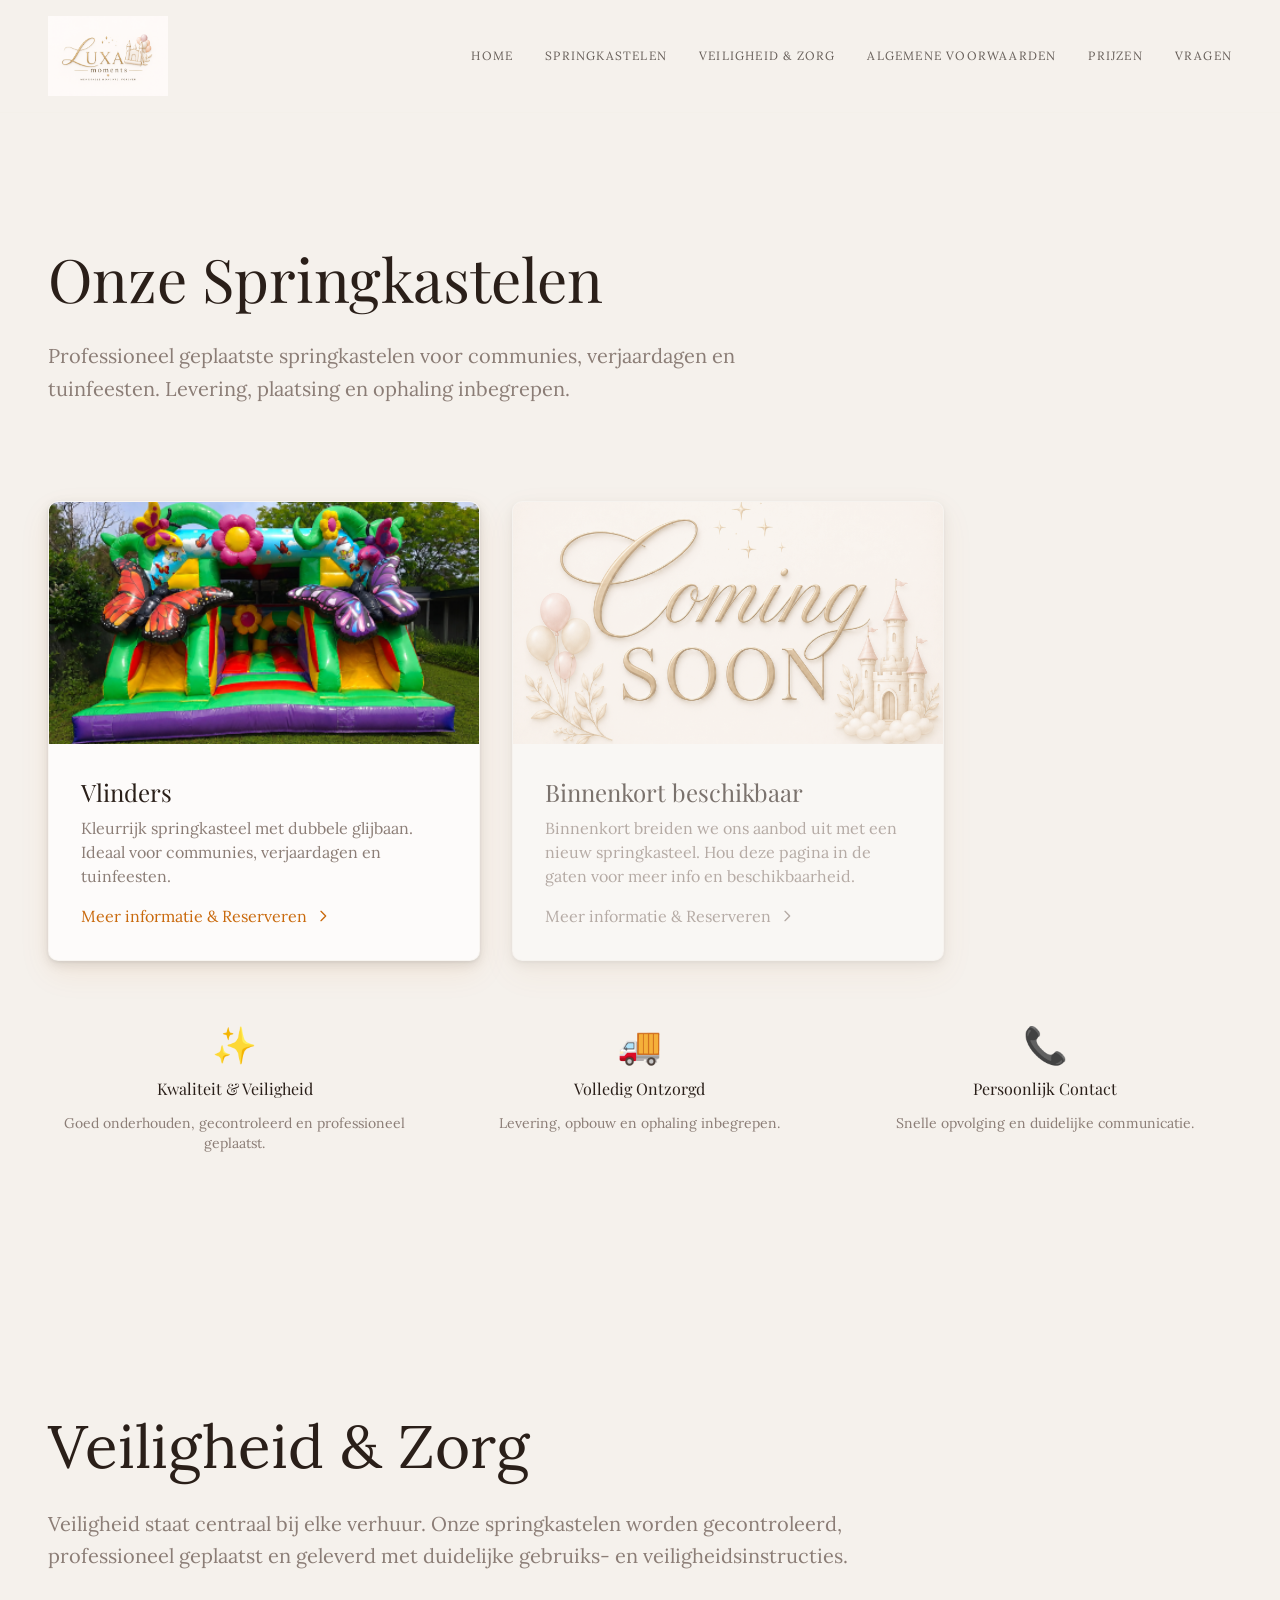
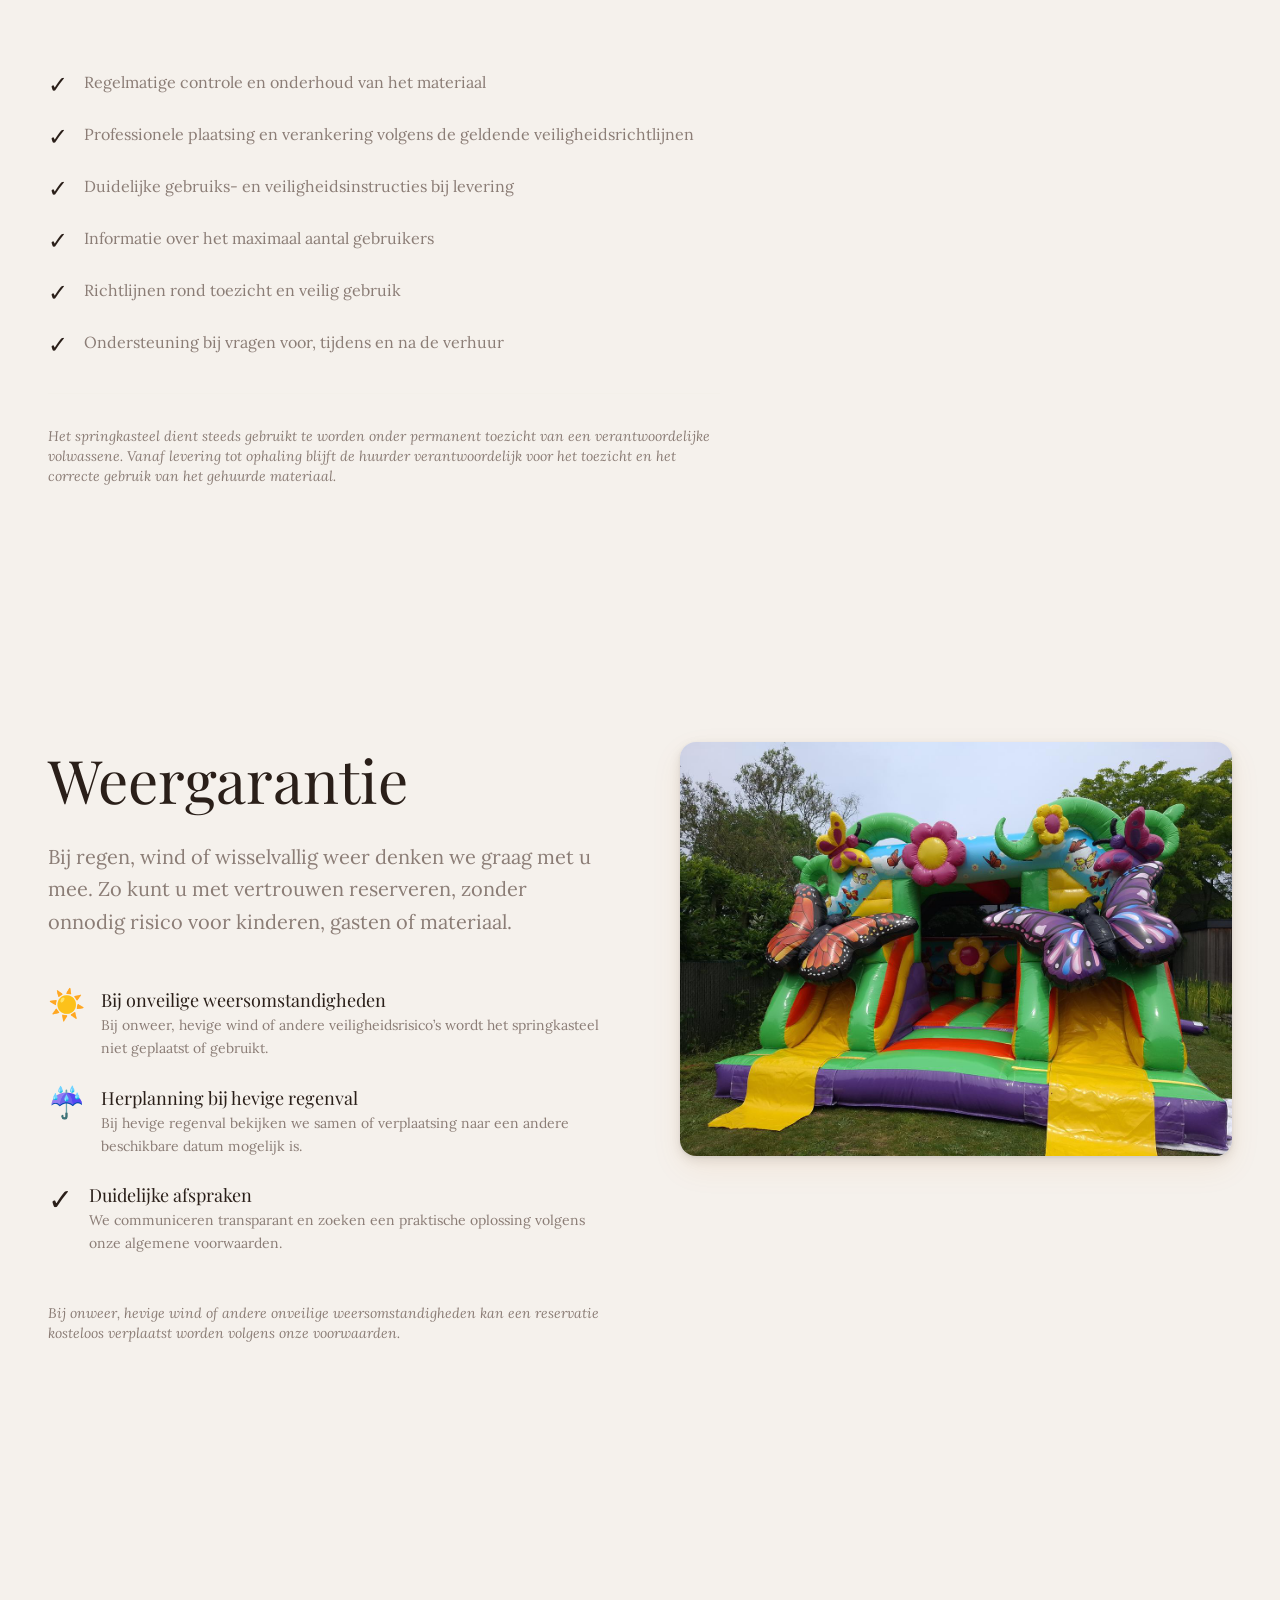
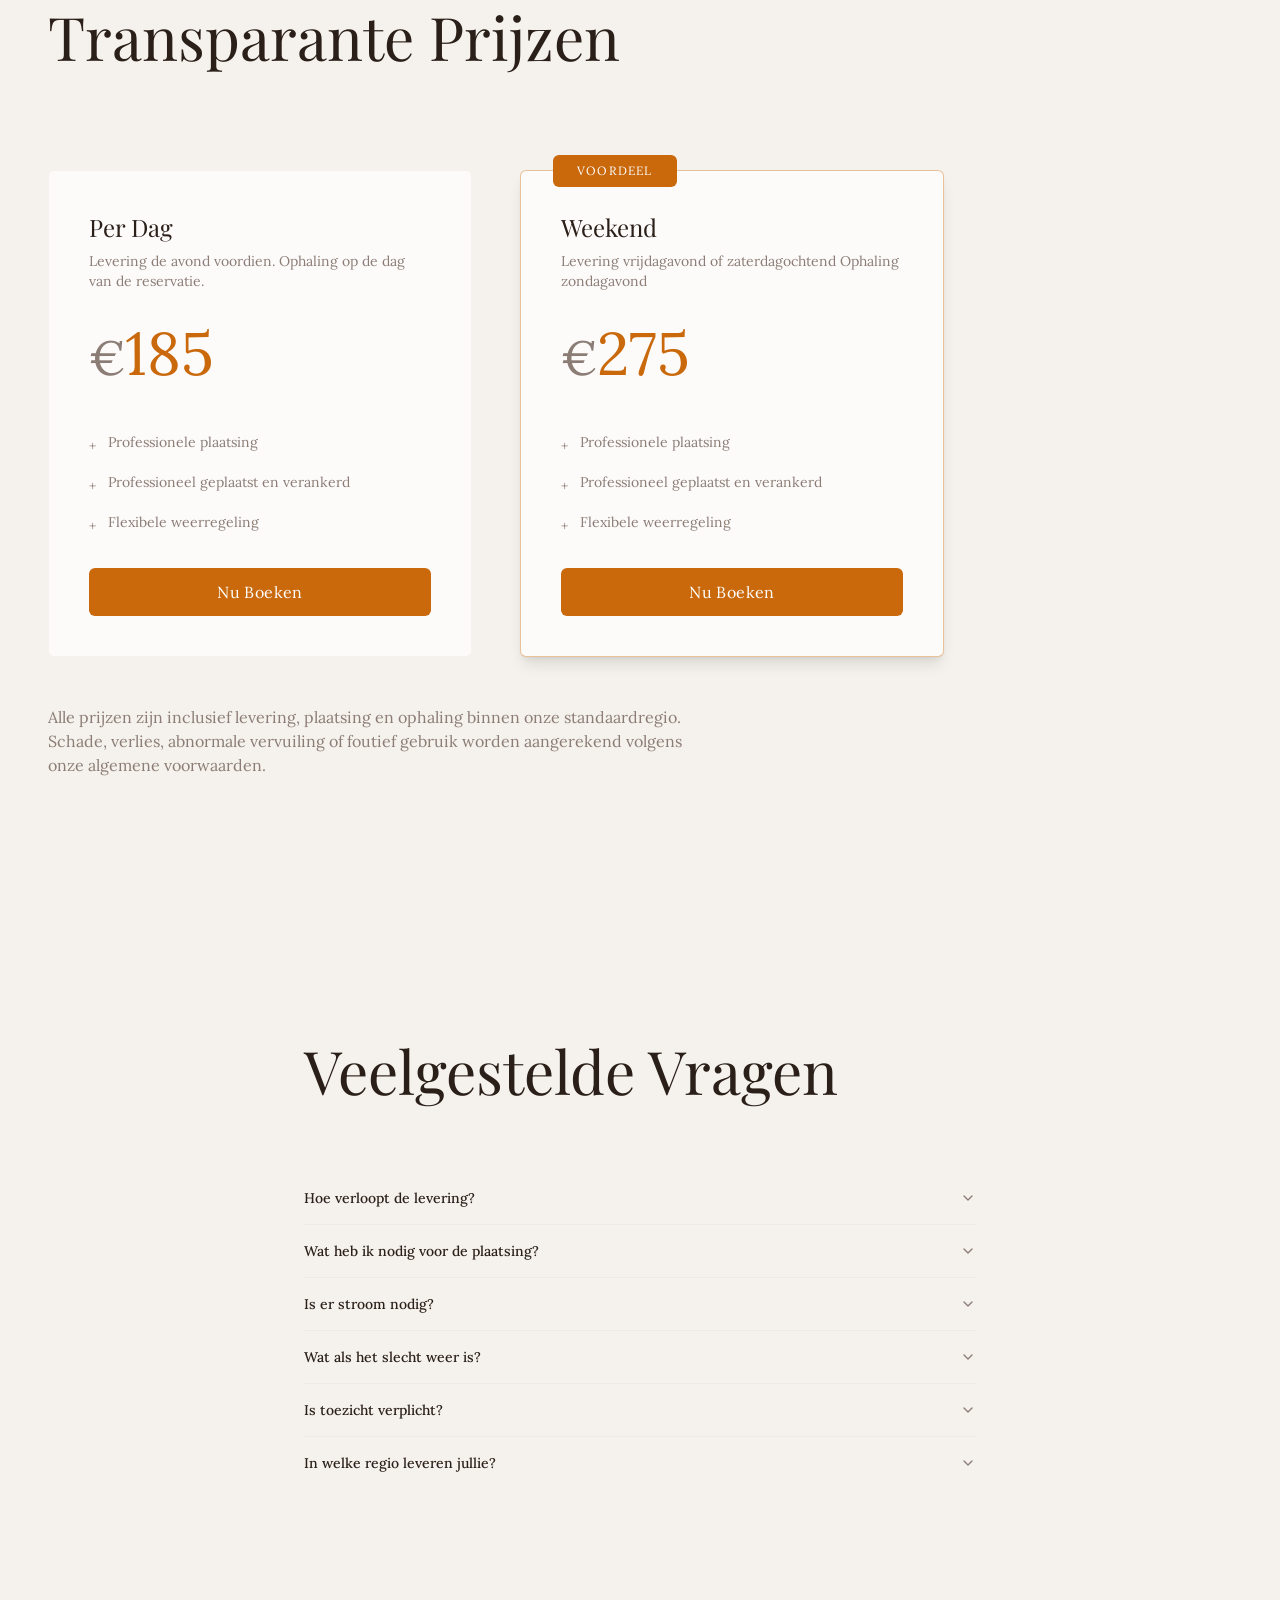
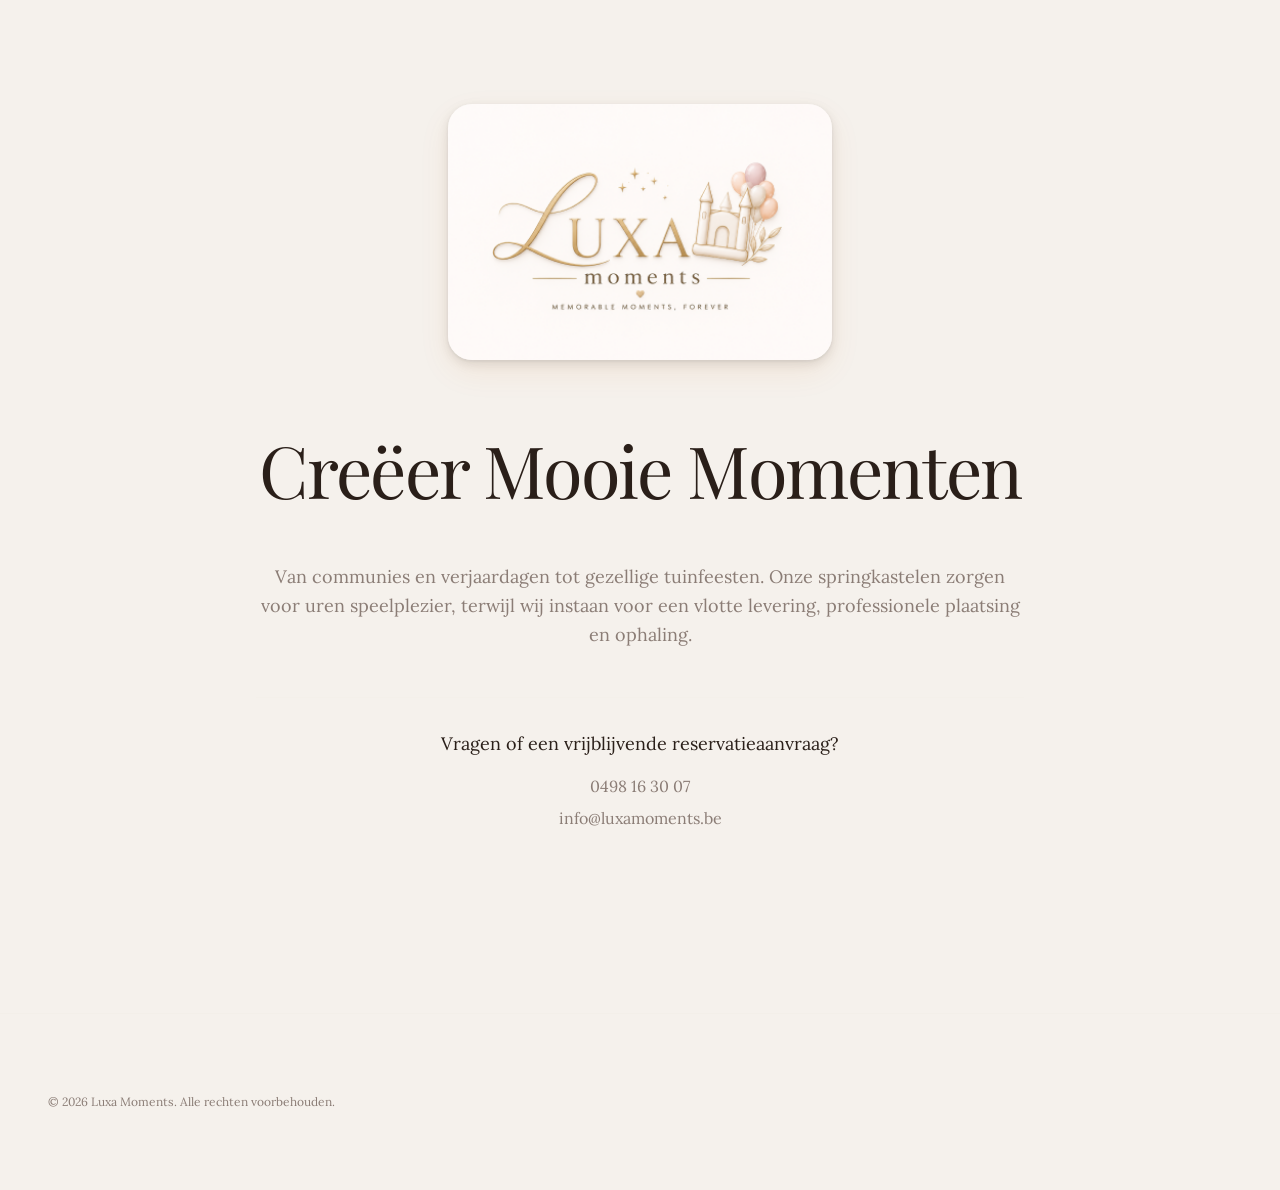
==== commit 33841b4c: "Update contact phone number Co-Authored-By: Craft Agent <agents-noreply@craft.do>" ====
--- a/index.html
+++ b/index.html
@@ -1,6 +1,6 @@
 <!DOCTYPE html>
 <html lang="en"> <head><meta charset="utf-8"/><meta content="width=device-width" name="viewport"/><meta content="Astro v5.14.3" name="generator"/><title>Luxa Moments | Springkasteelverhuur Sint-Job</title><meta content="Premium springkastelen voor communies, verjaardagen en tuinfeesten. Levering, plaatsing en ophaling inbegrepen in Sint-Job, Brecht, Brasschaat en omgeving" name="description"/><link href="https://www.luxamoments.be/" rel="canonical"/><link href="assets/luxa-asset-0911e2b9-5da9-11f1-bbfd-0242ac110002-png-thumbnail_image.png" rel="shortcut icon"/><link href="assets/luxa-css-algemene-voorwaarden.P5QmdC7P.css" rel="stylesheet"/>
-</head><body><p></p> <header class="sticky top-0 z-50 bg-background border-b border-border/30"> <nav class="max-w-7xl mx-auto px-6 sm:px-8 lg:px-12"> <div class="flex justify-between items-center py-4"> <a class="flex-shrink-0 hover:opacity-85 transition" href="index.html"> <img alt="Vlinders logo" class="h-20 w-auto" src="assets/luxa-asset-09d299f4-5da9-11f1-b760-0242ac110002-d8cf9e96-e2f9-4f1a-a914-3a374a99c22c.png"/> </a> <ul class="hidden md:flex gap-8 text-xs tracking-widest uppercase"> <li><a class="hover:text-primary transition text-foreground/70 hover:text-foreground font-light" href="index.html#hero">Home</a></li> <li><a class="hover:text-primary transition text-foreground/70 hover:text-foreground font-light" href="index.html#onze-springkastelen">Springkastelen</a></li> <li><a class="hover:text-primary transition text-foreground/70 hover:text-foreground font-light" href="index.html#safety">Veiligheid &amp; Zorg</a></li> <li><a class="hover:text-primary transition text-foreground/70 hover:text-foreground font-light" href="algemene-voorwaarden/index.html">Algemene Voorwaarden</a></li> <li><a class="hover:text-primary transition text-foreground/70 hover:text-foreground font-light" href="index.html#pricing">Prijzen</a></li> <li hidden=""><a class="hover:text-primary transition text-foreground/70 hover:text-foreground font-light" href="over-ons/index.html">Over Ons</a></li> <li><a class="hover:text-primary transition text-foreground/70 hover:text-foreground font-light" href="index.html#faq">Vragen</a></li> </ul> <button aria-label="Toggle menu" class="md:hidden p-2 hover:bg-secondary rounded transition" id="mobile-menu-btn"> <svg class="w-6 h-6" fill="none" stroke="currentColor" viewbox="0 0 24 24"> <path d="M4 6h16M4 12h16M4 18h16" stroke-linecap="round" stroke-linejoin="round" stroke-width="2"></path> </svg> </button> </div> <div class="hidden md:hidden mt-4 space-y-2 pb-4" id="mobile-menu"> <a class="block px-3 py-2 hover:bg-secondary rounded transition" href="index.html#hero">Home</a> <a class="block px-3 py-2 hover:bg-secondary rounded transition" href="index.html#onze-springkastelen">Springkastelen</a> <a class="block px-3 py-2 hover:bg-secondary rounded transition" href="index.html#safety">Veiligheid &amp; Zorg</a> <a class="block px-3 py-2 hover:bg-secondary rounded transition" href="algemene-voorwaarden/index.html">Algemene Voorwaarden</a> <a class="block px-3 py-2 hover:bg-secondary rounded transition" href="index.html#pricing">Prijzen</a> <a class="block px-3 py-2 hover:bg-secondary rounded transition hidden" href="over-ons/index.html">Over Ons</a> <a class="block px-3 py-2 hover:bg-secondary rounded transition" href="index.html#faq">Vragen</a> </div> </nav> </header> <script type="module">const n=document.getElementById("mobile-menu-btn"),e=document.getElementById("mobile-menu");n&&n.addEventListener("click",()=>{e?.classList.toggle("hidden")});const i=e?.querySelectorAll("a");i?.forEach(t=>{t.addEventListener("click",()=>{e?.classList.add("hidden")})});</script> <!-- Availability & Booking Section --> <section class="py-24 md:py-32 bg-background" id="onze-springkastelen"> <div class="max-w-7xl mx-auto px-6 sm:px-8 lg:px-12"> <div class="max-w-3xl mb-16 md:mb-24"> <h2 class="text-5xl md:text-6xl font-light text-foreground leading-tight mb-6">
+</head><body><p></p> <header class="sticky top-0 z-50 bg-background border-b border-border/30"> <nav class="max-w-7xl mx-auto px-6 sm:px-8 lg:px-12"> <div class="flex justify-between items-center py-4"> <a class="flex-shrink-0 hover:opacity-85 transition" href="index.html"> <img alt="Vlinders logo" class="h-20 w-auto" src="assets/luxa-asset-09d299f4-5da9-11f1-b760-0242ac110002-d8cf9e96-e2f9-4f1a-a914-3a374a99c22c.png"/> </a> <ul class="hidden md:flex gap-8 text-xs tracking-widest uppercase"> <li><a class="hover:text-primary transition text-foreground/70 hover:text-foreground font-light" href="index.html#hero">Home</a></li> <li><a class="hover:text-primary transition text-foreground/70 hover:text-foreground font-light" href="index.html#onze-springkastelen">Springkastelen</a></li> <li><a class="hover:text-primary transition text-foreground/70 hover:text-foreground font-light" href="index.html#safety">Veiligheid &amp; Zorg</a></li> <li><a class="hover:text-primary transition text-foreground/70 hover:text-foreground font-light" href="algemene-voorwaarden/index.html">Algemene Voorwaarden</a></li> <li><a class="hover:text-primary transition text-foreground/70 hover:text-foreground font-light" href="index.html#pricing">Prijzen</a></li>  <li><a class="hover:text-primary transition text-foreground/70 hover:text-foreground font-light" href="index.html#faq">Vragen</a></li> </ul> <button aria-label="Toggle menu" class="md:hidden p-2 hover:bg-secondary rounded transition" id="mobile-menu-btn"> <svg class="w-6 h-6" fill="none" stroke="currentColor" viewbox="0 0 24 24"> <path d="M4 6h16M4 12h16M4 18h16" stroke-linecap="round" stroke-linejoin="round" stroke-width="2"></path> </svg> </button> </div> <div class="hidden md:hidden mt-4 space-y-2 pb-4" id="mobile-menu"> <a class="block px-3 py-2 hover:bg-secondary rounded transition" href="index.html#hero">Home</a> <a class="block px-3 py-2 hover:bg-secondary rounded transition" href="index.html#onze-springkastelen">Springkastelen</a> <a class="block px-3 py-2 hover:bg-secondary rounded transition" href="index.html#safety">Veiligheid &amp; Zorg</a> <a class="block px-3 py-2 hover:bg-secondary rounded transition" href="algemene-voorwaarden/index.html">Algemene Voorwaarden</a> <a class="block px-3 py-2 hover:bg-secondary rounded transition" href="index.html#pricing">Prijzen</a>  <a class="block px-3 py-2 hover:bg-secondary rounded transition" href="index.html#faq">Vragen</a> </div> </nav> </header> <script type="module">const n=document.getElementById("mobile-menu-btn"),e=document.getElementById("mobile-menu");n&&n.addEventListener("click",()=>{e?.classList.toggle("hidden")});const i=e?.querySelectorAll("a");i?.forEach(t=>{t.addEventListener("click",()=>{e?.classList.add("hidden")})});</script> <!-- Availability & Booking Section --> <section class="py-24 md:py-32 bg-background" id="onze-springkastelen"> <div class="max-w-7xl mx-auto px-6 sm:px-8 lg:px-12"> <div class="max-w-3xl mb-16 md:mb-24"> <h2 class="text-5xl md:text-6xl font-light text-foreground leading-tight mb-6">
 Onze Springkastelen
 </h2> <p class="text-xl text-muted-foreground font-light leading-relaxed">
 Professioneel geplaatste springkastelen voor communies, verjaardagen en tuinfeesten. Levering, plaatsing en ophaling inbegrepen.
@@ -39,8 +39,8 @@
 Van communies en verjaardagen tot gezellige tuinfeesten. Onze springkastelen zorgen voor uren speelplezier, terwijl wij instaan voor een vlotte levering, professionele plaatsing en ophaling.
 </p> <!-- Contact Block --> <div class="pt-8 border-t border-border/30 space-y-4"> <p class="text-lg font-light text-foreground">
 Vragen of een vrijblijvende reservatieaanvraag?
-</p> <div class="space-y-2"> <div class="text-muted-foreground font-light"> <a class="hover:text-primary transition" href="tel:+32456151180">
-+32 456 15 11 80
+</p> <div class="space-y-2"> <div class="text-muted-foreground font-light"> <a class="hover:text-primary transition" href="tel:+32498163007">
+0498 16 30 07
 </a> </div> <div class="text-muted-foreground font-light"> <a class="hover:text-primary transition" href="mailto:info@luxamoments.be">
 info@luxamoments.be
-</a> </div> </div> </div> </div> </div> </div> </section> <footer class="bg-background border-t border-border/40 mt-24"> <div class="max-w-7xl mx-auto px-6 sm:px-8 lg:px-12 py-16 lg:py-20"> <div class="hidden grid md:grid-cols-4 gap-12 lg:gap-16 mb-12"> <div> <img alt="Vlinders logo" class="h-16 w-auto mb-4" src="assets/luxa-asset-09d299f4-5da9-11f1-b760-0242ac110002-d8cf9e96-e2f9-4f1a-a914-3a374a99c22c.png"/> <p class="text-sm text-muted-foreground leading-relaxed">Premium ballonverhuur in België</p> </div> <div> <h4 class="text-sm uppercase tracking-widest mb-6 text-foreground">Snelkoppelingen</h4> <ul class="space-y-3 text-sm"> <li><a class="text-muted-foreground hover:text-primary transition" href="over-ons/index.html">Over Ons</a></li> <li><a class="text-muted-foreground hover:text-primary transition" href="index.html#vlinders">Vlinders</a></li> <li><a class="text-muted-foreground hover:text-primary transition" href="index.html#pricing">Prijzen</a></li> <li><a class="text-muted-foreground hover:text-primary transition" href="index.html#availability">Beschikbaarheid</a></li> <li><a class="text-muted-foreground hover:text-primary transition" href="index.html#faq">Veelgestelde Vragen</a></li> </ul> </div> <div> <h4 class="text-sm uppercase tracking-widest mb-6 text-foreground">Beleid</h4> <ul class="space-y-3 text-sm"> <li><a class="text-muted-foreground hover:text-primary transition" href="index.html#weather-guarantee">Weergarantie</a></li> <li><a class="text-muted-foreground hover:text-primary transition" href="index.html#safety">Veiligheid</a></li> <li><a class="text-muted-foreground hover:text-primary transition" href="terms/index.html">Algemene Voorwaarden</a></li> </ul> </div> <div> <h4 class="text-sm uppercase tracking-widest mb-6 text-foreground">Betalingsmogelijkheden</h4> <div class="flex gap-3 mb-4"> <span class="inline-block bg-gold-light border border-gold px-4 py-2 rounded text-xs font-medium text-foreground">Bancontact</span> <span class="inline-block bg-gold-light border border-gold px-4 py-2 rounded text-xs font-medium text-foreground">Kaarten</span> </div> <p class="text-xs text-muted-foreground leading-relaxed">Veilige boekingen met live kalender</p> </div> </div> <div class="border-t-0 pt-0"> <div class="flex flex-col sm:flex-row justify-between items-center gap-6"> <p class="text-xs text-muted-foreground">© 2026 Luxa Moments. Alle rechten voorbehouden.</p> </div> </div> </div> </footer>   </body></html>+</a> </div> </div> </div> </div> </div> </div> </section> <footer class="bg-background border-t border-border/40 mt-24"> <div class="max-w-7xl mx-auto px-6 sm:px-8 lg:px-12 py-16 lg:py-20"> <div class="hidden grid md:grid-cols-4 gap-12 lg:gap-16 mb-12"> <div> <img alt="Vlinders logo" class="h-16 w-auto mb-4" src="assets/luxa-asset-09d299f4-5da9-11f1-b760-0242ac110002-d8cf9e96-e2f9-4f1a-a914-3a374a99c22c.png"/> <p class="text-sm text-muted-foreground leading-relaxed">Premium ballonverhuur in België</p> </div> <div> <h4 class="text-sm uppercase tracking-widest mb-6 text-foreground">Snelkoppelingen</h4> <ul class="space-y-3 text-sm">  <li><a class="text-muted-foreground hover:text-primary transition" href="index.html#vlinders">Vlinders</a></li> <li><a class="text-muted-foreground hover:text-primary transition" href="index.html#pricing">Prijzen</a></li> <li><a class="text-muted-foreground hover:text-primary transition" href="index.html#availability">Beschikbaarheid</a></li> <li><a class="text-muted-foreground hover:text-primary transition" href="index.html#faq">Veelgestelde Vragen</a></li> </ul> </div> <div> <h4 class="text-sm uppercase tracking-widest mb-6 text-foreground">Beleid</h4> <ul class="space-y-3 text-sm"> <li><a class="text-muted-foreground hover:text-primary transition" href="index.html#weather-guarantee">Weergarantie</a></li> <li><a class="text-muted-foreground hover:text-primary transition" href="index.html#safety">Veiligheid</a></li> <li><a class="text-muted-foreground hover:text-primary transition" href="terms/index.html">Algemene Voorwaarden</a></li> </ul> </div> <div> <h4 class="text-sm uppercase tracking-widest mb-6 text-foreground">Betalingsmogelijkheden</h4> <div class="flex gap-3 mb-4"> <span class="inline-block bg-gold-light border border-gold px-4 py-2 rounded text-xs font-medium text-foreground">Bancontact</span> <span class="inline-block bg-gold-light border border-gold px-4 py-2 rounded text-xs font-medium text-foreground">Kaarten</span> </div> <p class="text-xs text-muted-foreground leading-relaxed">Veilige boekingen met live kalender</p> </div> </div> <div class="border-t-0 pt-0"> <div class="flex flex-col sm:flex-row justify-between items-center gap-6"> <p class="text-xs text-muted-foreground">© 2026 Luxa Moments. Alle rechten voorbehouden.</p> </div> </div> </div> </footer> </body></html>
